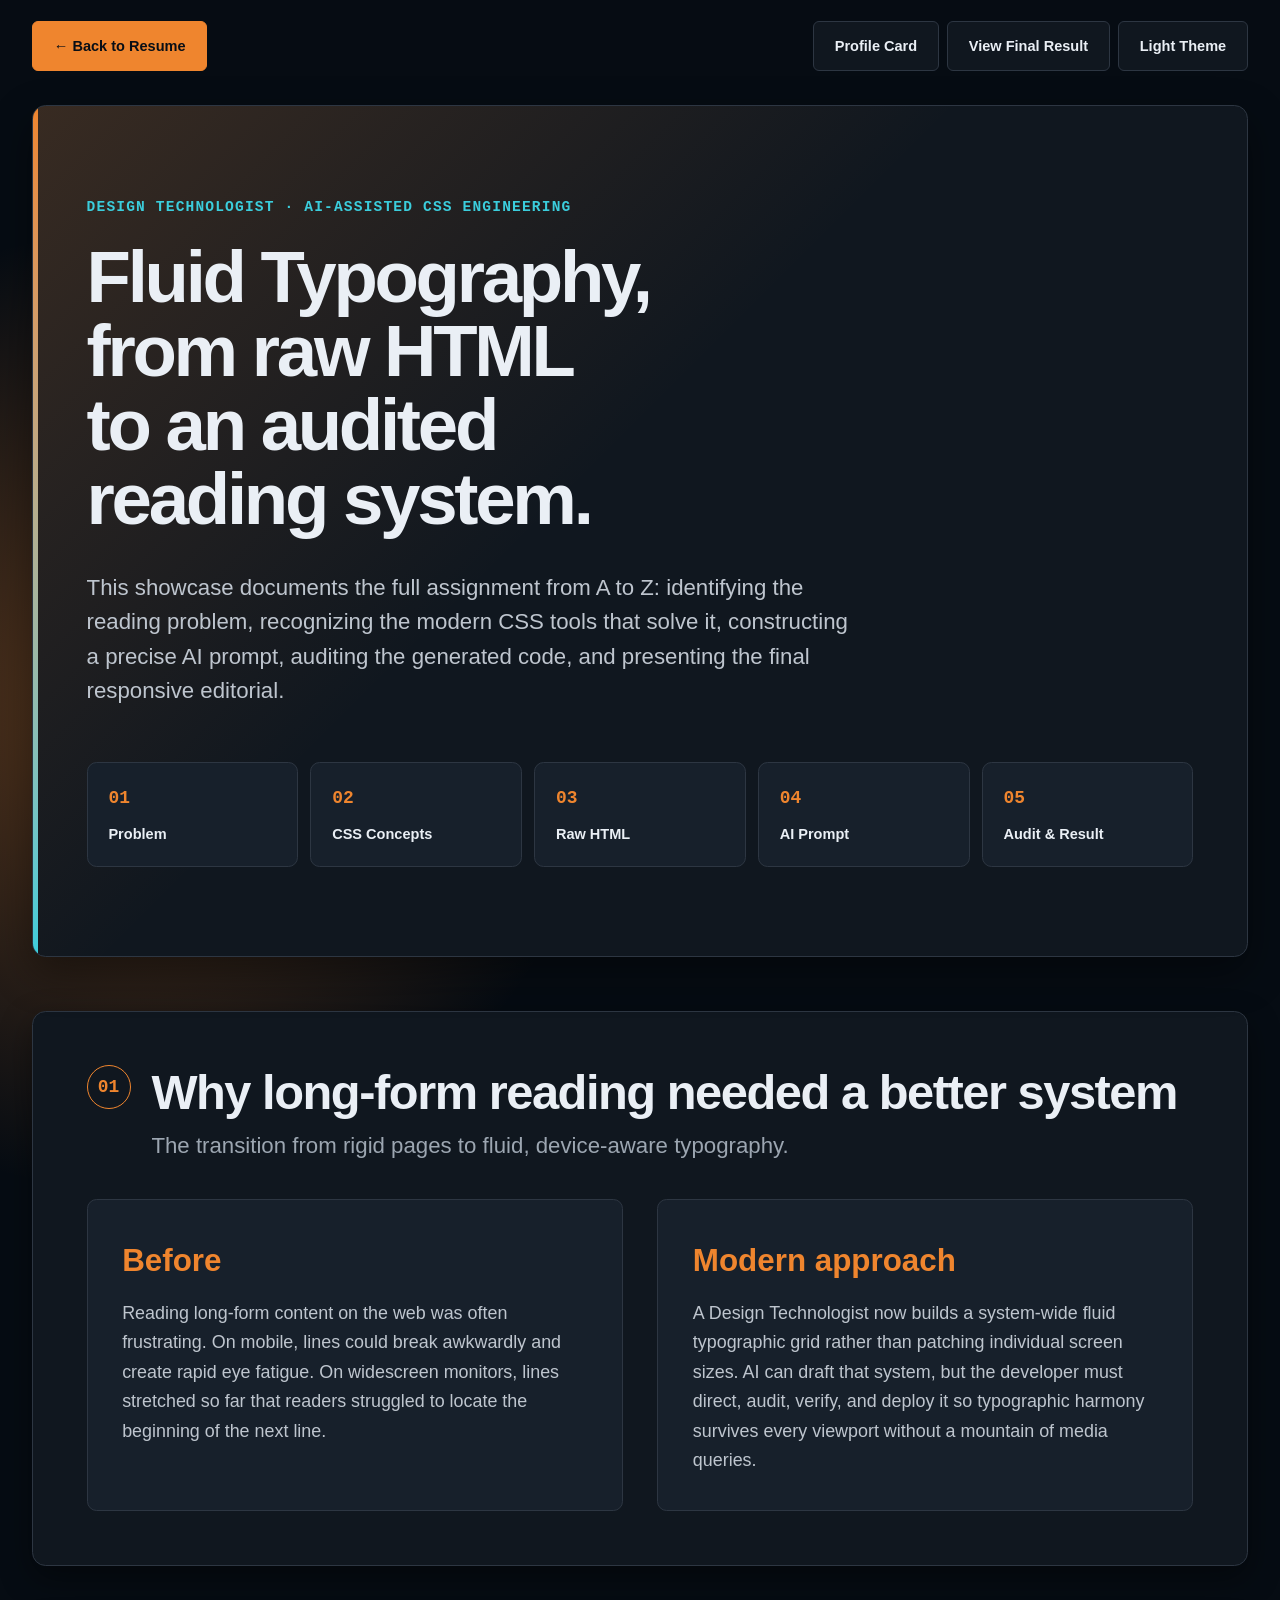
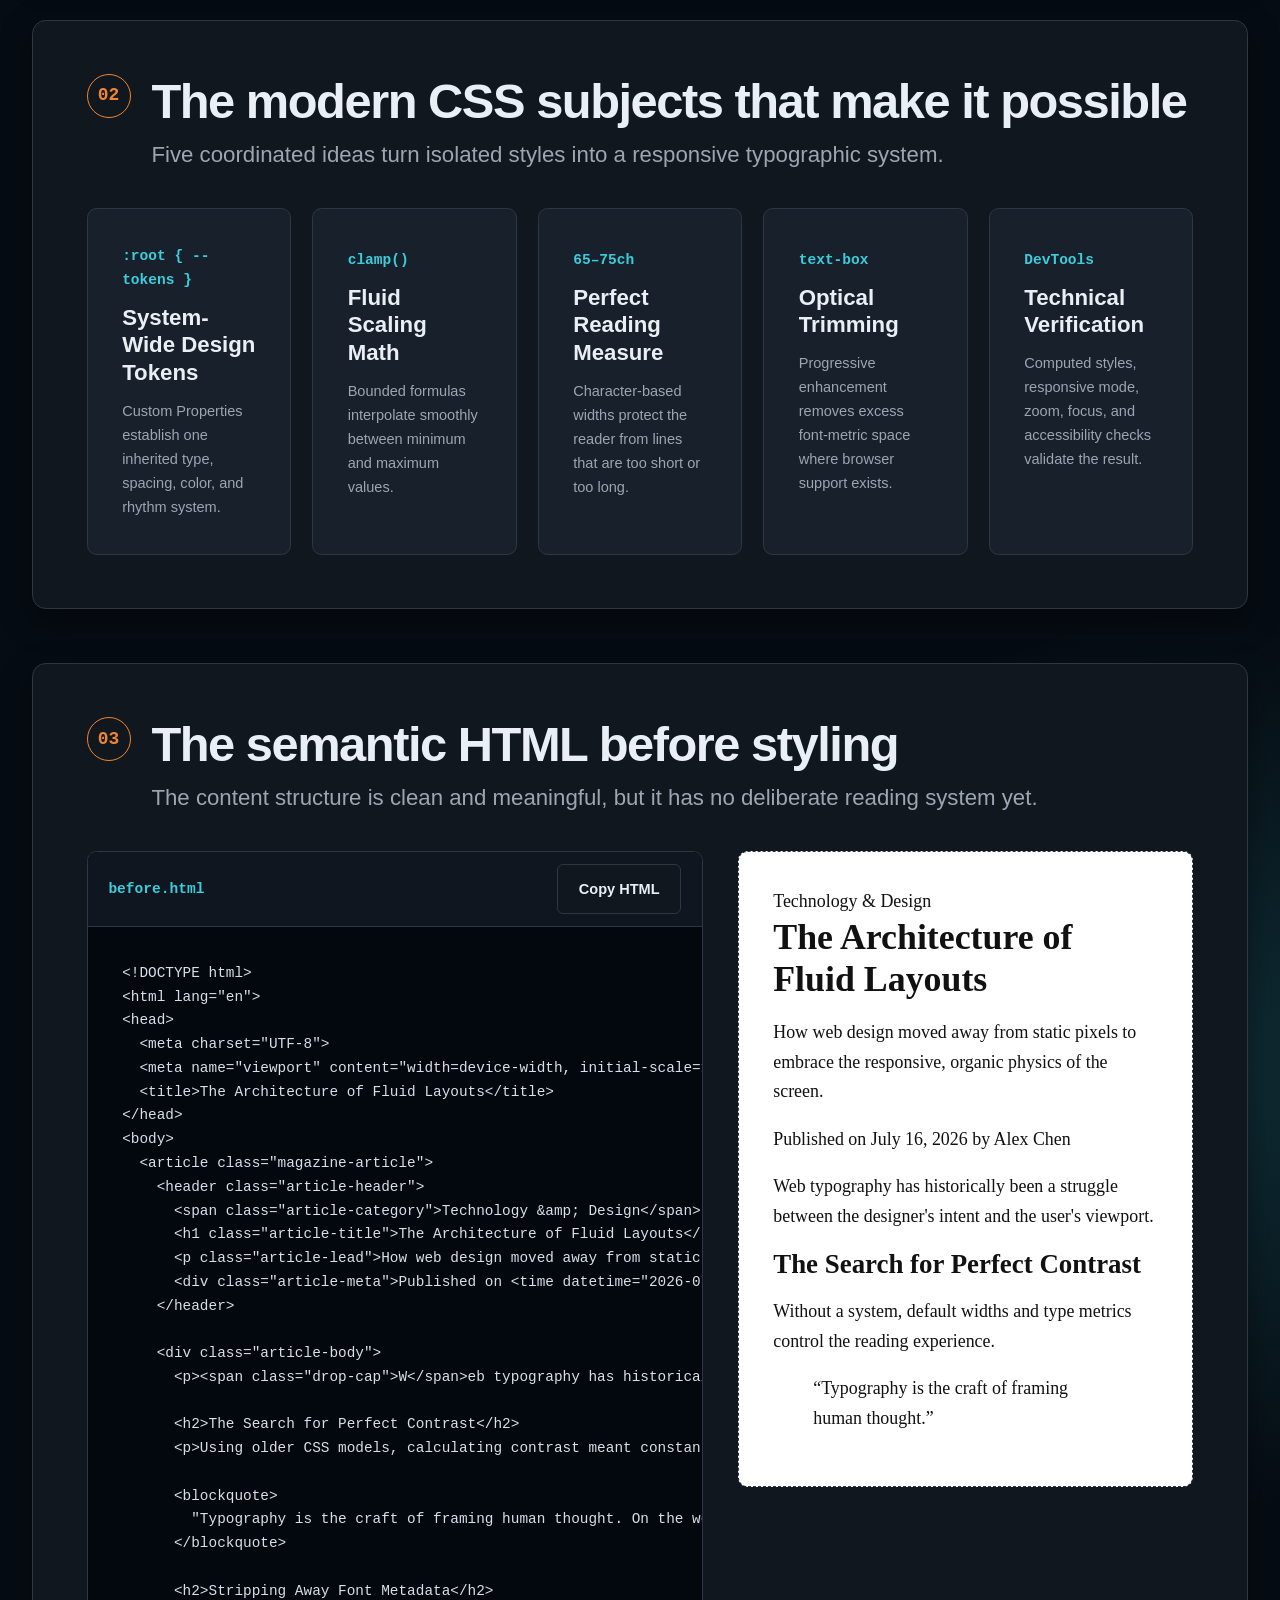
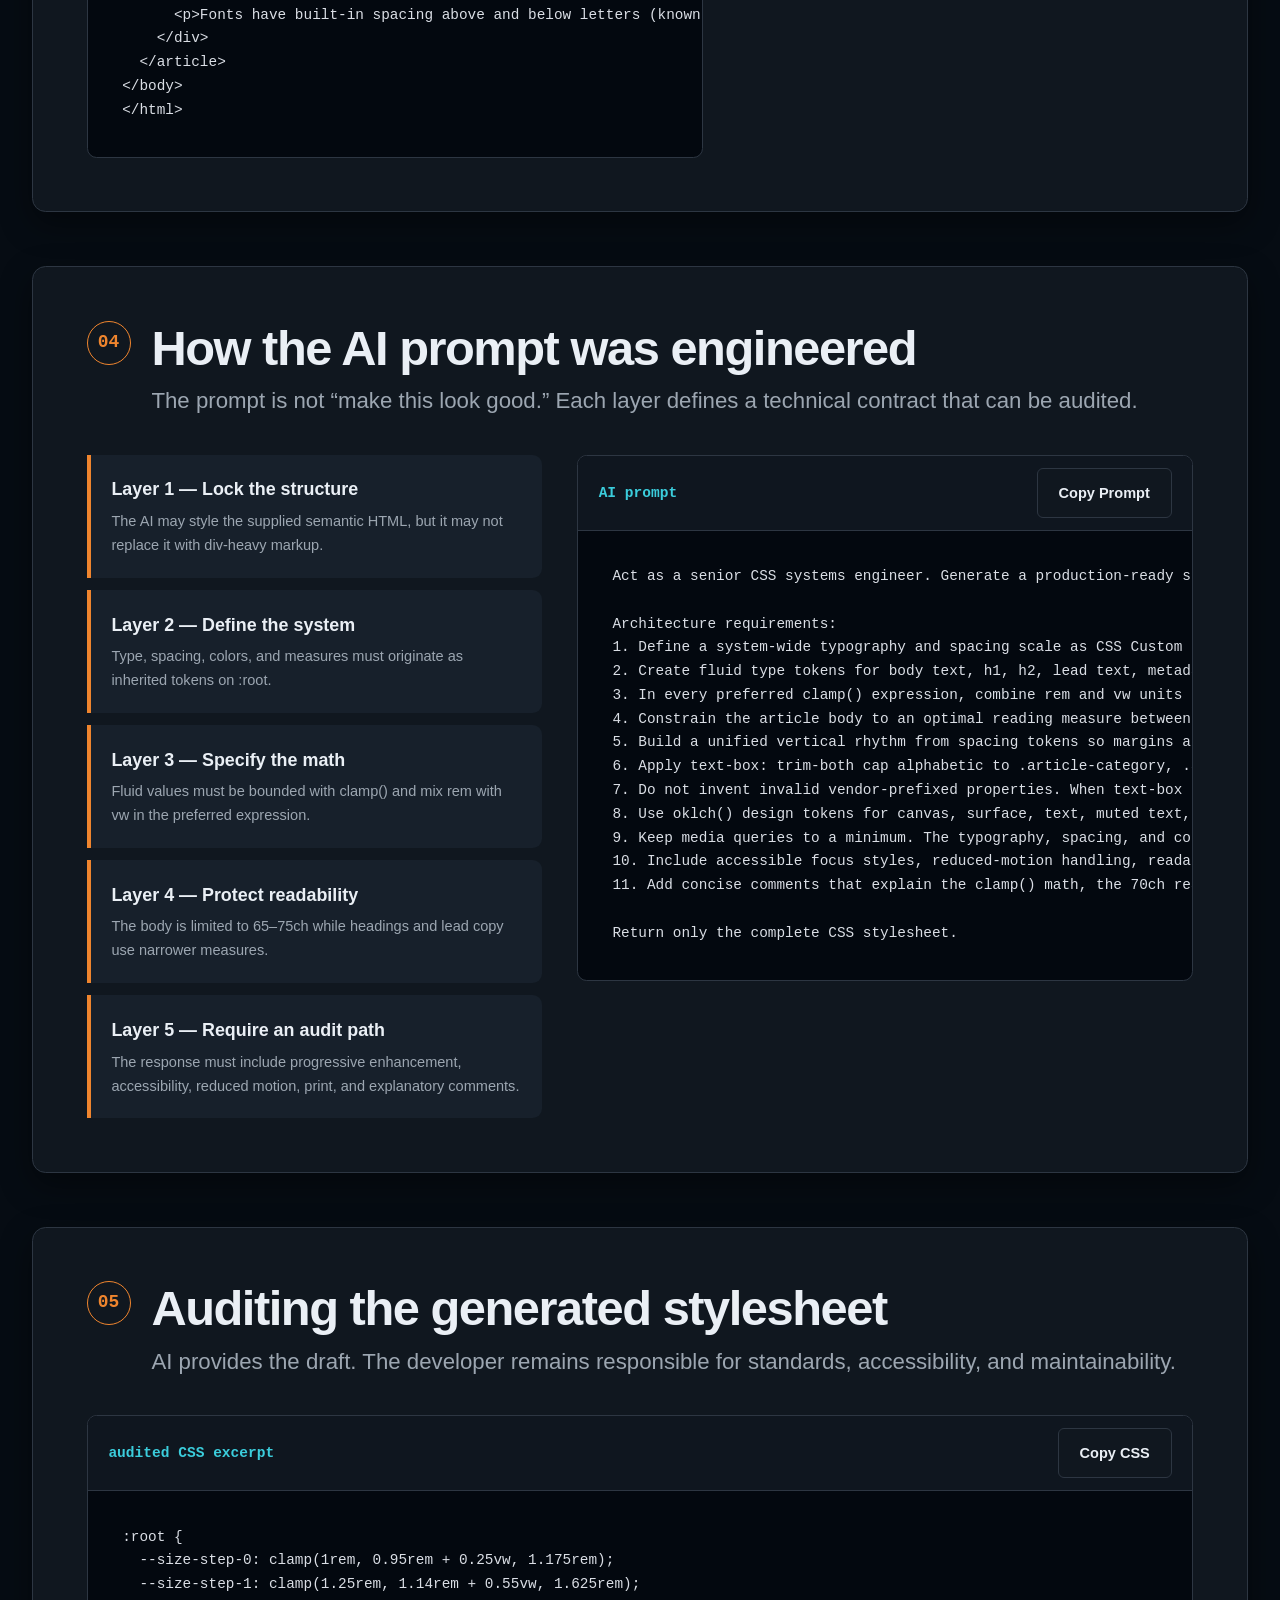
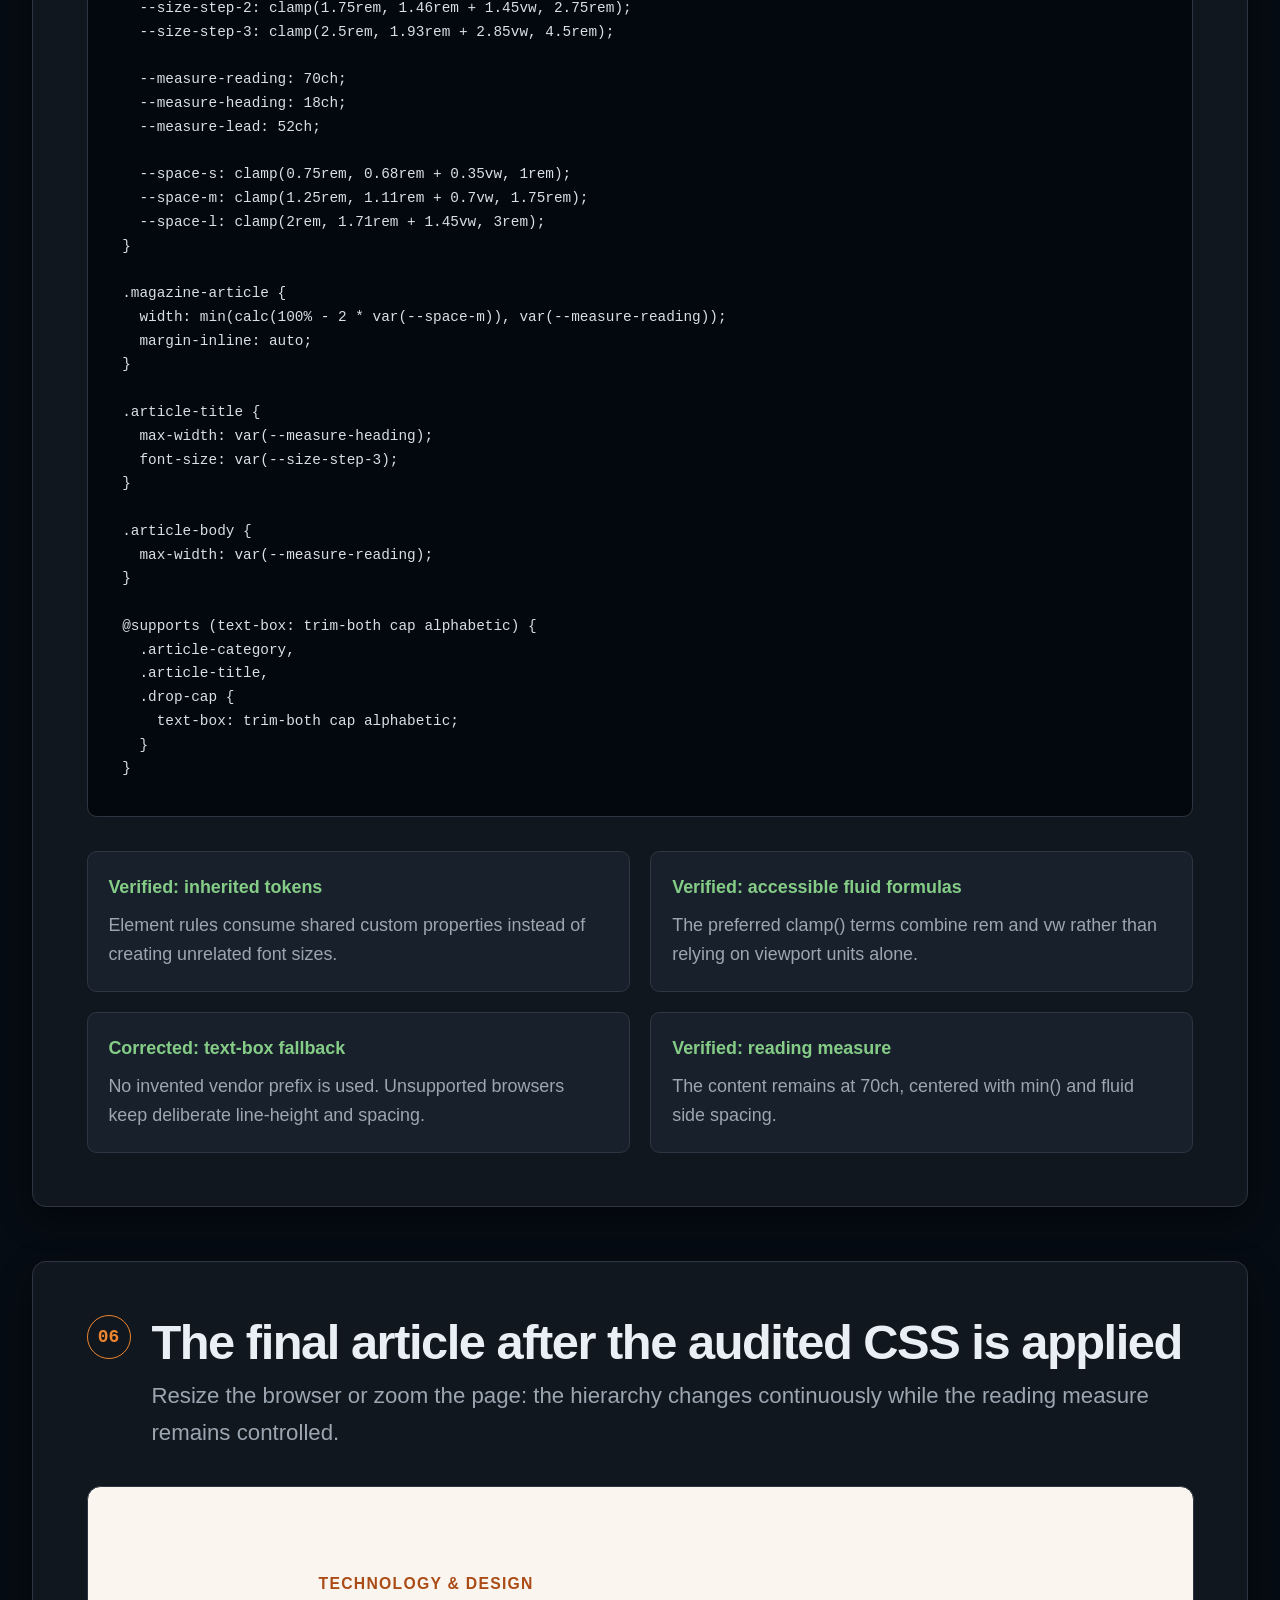
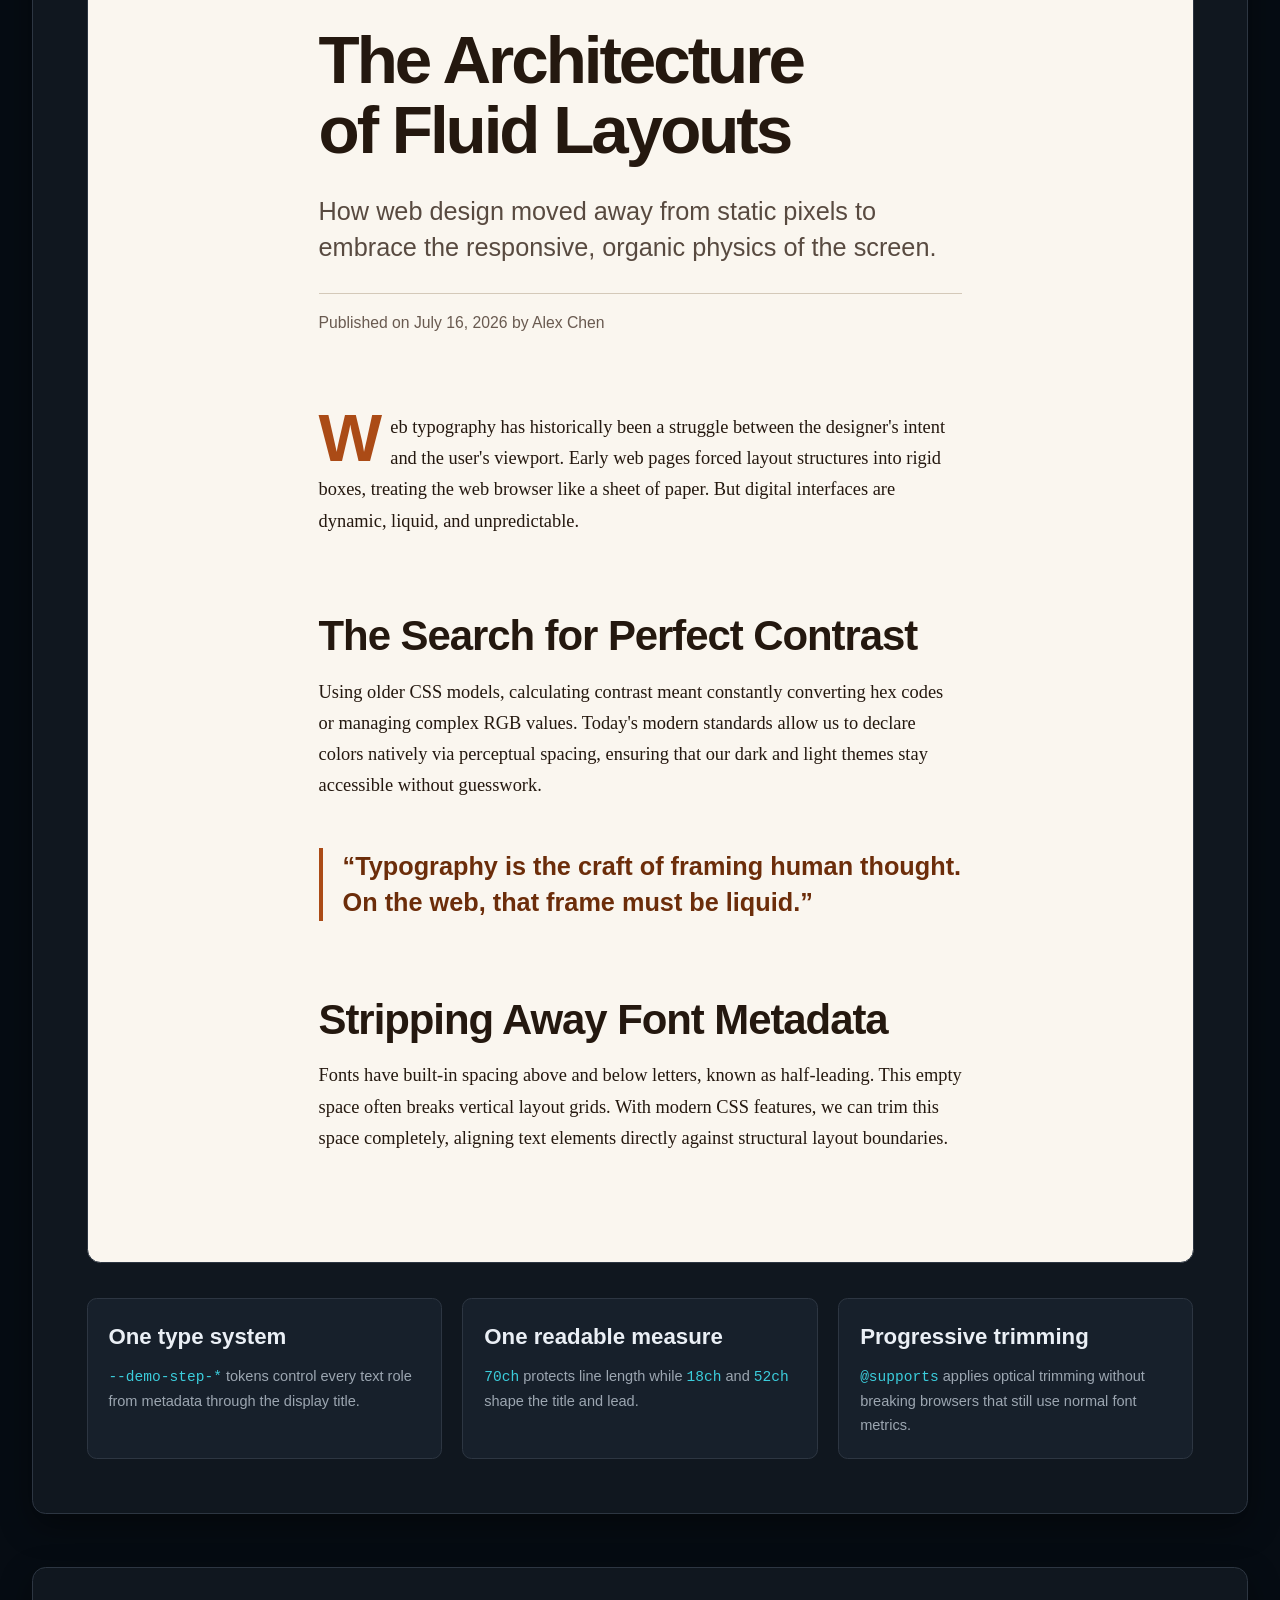
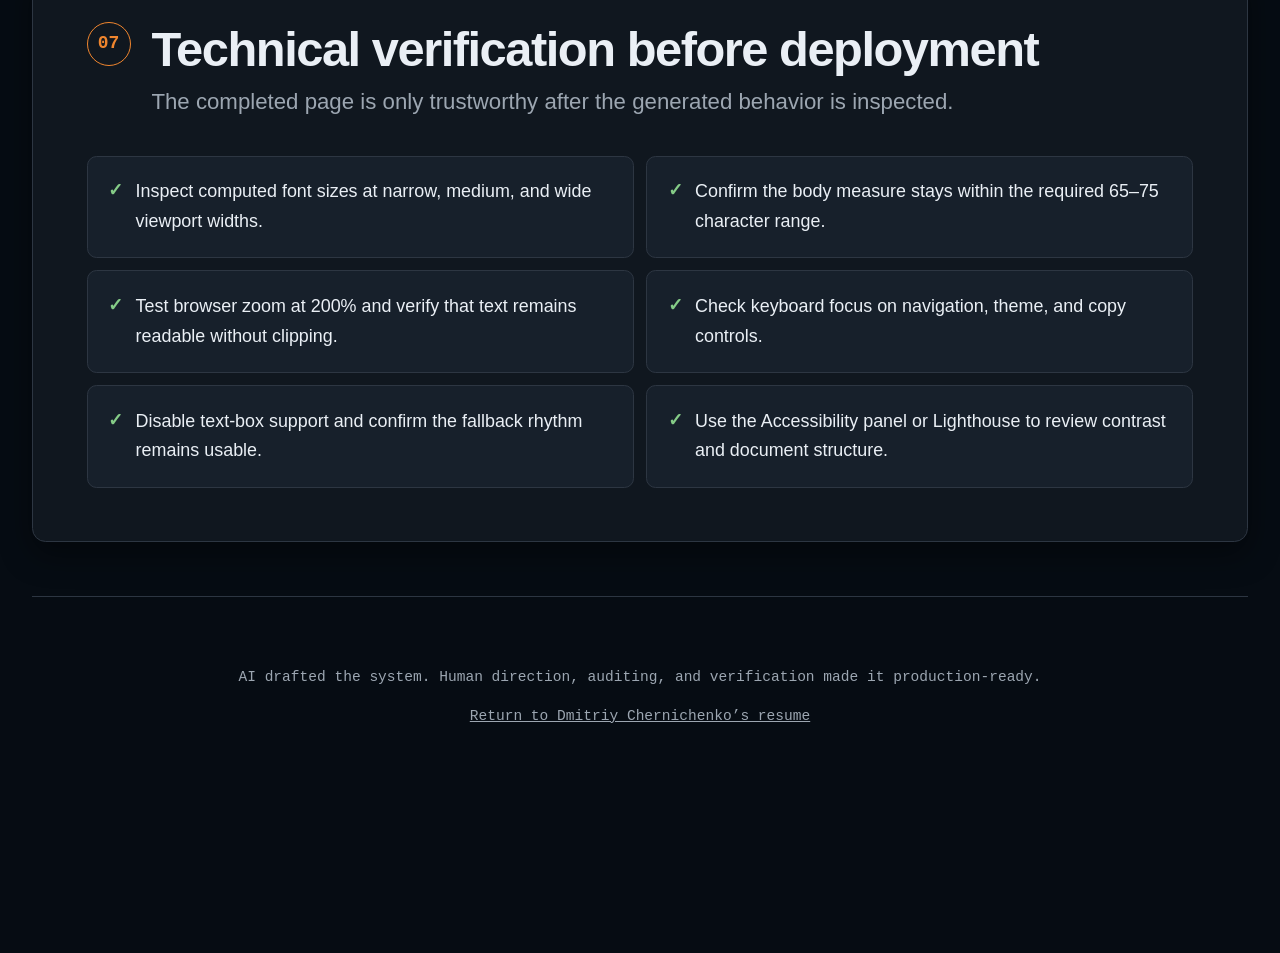
==== fluid-typography-showcase.html @ 5d5708a4 "Typography showcase is added." ====
<!DOCTYPE html>
<html lang="en" data-theme="dark">
<head>
  <meta charset="UTF-8">
  <meta name="viewport" content="width=device-width, initial-scale=1.0">
  <meta name="theme-color" content="#030712">
  <script src="theme.js"></script>
  <meta name="description" content="An end-to-end showcase of using AI to generate, audit, verify, and deploy a modern fluid typography system with CSS custom properties, clamp(), ch units, and text-box trimming.">
  <title>Fluid Typography | AI-Assisted Modern CSS Showcase</title>

  <style>
    :root {
      --color-canvas: oklch(0.15 0.02 255);
      --color-surface: oklch(0.20 0.02 255);
      --color-surface-elevated: oklch(0.24 0.025 255);
      --color-border: oklch(0.33 0.025 255);
      --color-text-primary: oklch(0.95 0.01 255);
      --color-text-secondary: oklch(0.82 0.015 255);
      --color-text-muted: oklch(0.72 0.02 255);
      --color-accent: oklch(0.72 0.16 55);
      --color-accent-hover: oklch(0.77 0.15 55);
      --color-accent-secondary: oklch(0.78 0.12 205);
      --color-on-accent: oklch(0.16 0.02 255);
      --color-accent-soft: oklch(0.72 0.16 55 / 0.10);
      --color-accent-soft-strong: oklch(0.72 0.16 55 / 0.18);
      --color-accent-glow: oklch(0.72 0.16 55 / 0.35);
      --color-cyan-glow: oklch(0.78 0.12 205 / 0.18);
      --color-overlay: oklch(0 0 0 / 0.32);
      --color-code: oklch(0.13 0.02 255);
      --color-success: oklch(0.78 0.12 145);
      --color-shadow: oklch(0 0 0 / 0.42);

      --font-sans: -apple-system, BlinkMacSystemFont, "Segoe UI", Roboto, sans-serif;
      --font-serif: Georgia, "Times New Roman", serif;
      --font-mono: "Fira Code", "SFMono-Regular", Consolas, "Liberation Mono", monospace;

      --showcase-step--1: clamp(0.82rem, 0.79rem + 0.15vw, 0.92rem);
      --showcase-step-0: clamp(1rem, 0.96rem + 0.2vw, 1.125rem);
      --showcase-step-1: clamp(1.15rem, 1.07rem + 0.4vw, 1.4rem);
      --showcase-step-2: clamp(1.45rem, 1.28rem + 0.85vw, 2rem);
      --showcase-step-3: clamp(2rem, 1.65rem + 1.75vw, 3.15rem);
      --showcase-step-4: clamp(2.65rem, 2.02rem + 3.15vw, 4.75rem);

      --demo-step--1: clamp(0.875rem, 0.84rem + 0.18vw, 1rem);
      --demo-step-0: clamp(1rem, 0.95rem + 0.25vw, 1.175rem);
      --demo-step-1: clamp(1.25rem, 1.14rem + 0.55vw, 1.625rem);
      --demo-step-2: clamp(1.75rem, 1.46rem + 1.45vw, 2.75rem);
      --demo-step-3: clamp(2.5rem, 1.93rem + 2.85vw, 4.5rem);

      --space-2xs: 0.25rem;
      --space-xs: 0.5rem;
      --space-sm: 0.75rem;
      --space-md: clamp(1rem, 0.9rem + 0.5vw, 1.35rem);
      --space-lg: clamp(1.5rem, 1.28rem + 1.1vw, 2.25rem);
      --space-xl: clamp(2rem, 1.55rem + 2.25vw, 3.5rem);
      --space-2xl: clamp(3rem, 2.15rem + 4.25vw, 5.75rem);

      --radius-sm: 0.375rem;
      --radius-md: 0.6rem;
      --radius-lg: 0.85rem;
      --radius-pill: 999px;
      --layout-max: 76rem;
      --reading-measure: 70ch;
      --border-hairline: 1px;
      --control-height: 2.75rem;
      --transition-fast: 0.2s ease;
      --transition-normal: 0.3s ease;
      --focus-ring: 0 0 0 0.25rem var(--color-accent-secondary);
      --shadow-card: 0 1rem 2.5rem var(--color-shadow);
    }

    [data-theme="light"] {
      --color-canvas: oklch(0.97 0.008 255);
      --color-surface: oklch(0.995 0.002 255);
      --color-surface-elevated: oklch(0.965 0.01 255);
      --color-border: oklch(0.86 0.02 255);
      --color-text-primary: oklch(0.22 0.025 255);
      --color-text-secondary: oklch(0.36 0.025 255);
      --color-text-muted: oklch(0.45 0.025 255);
      --color-accent: oklch(0.52 0.125 55);
      --color-accent-hover: oklch(0.46 0.11 55);
      --color-accent-secondary: oklch(0.45 0.07 205);
      --color-on-accent: oklch(0.995 0.002 255);
      --color-accent-soft: oklch(0.52 0.125 55 / 0.09);
      --color-accent-soft-strong: oklch(0.52 0.125 55 / 0.15);
      --color-accent-glow: oklch(0.52 0.125 55 / 0.20);
      --color-cyan-glow: oklch(0.45 0.07 205 / 0.12);
      --color-overlay: oklch(0.22 0.025 255 / 0.10);
      --color-code: oklch(0.20 0.02 255);
      --color-success: oklch(0.48 0.12 145);
      --color-shadow: oklch(0.22 0.025 255 / 0.14);
    }

    *,
    *::before,
    *::after {
      box-sizing: border-box;
    }

    html {
      color-scheme: dark;
      scroll-behavior: smooth;
    }

    [data-theme="light"] {
      color-scheme: light;
    }

    body {
      margin: 0;
      min-width: 0;
      background:
        radial-gradient(circle at 10% 8%, var(--color-accent-glow), transparent 30rem),
        radial-gradient(circle at 92% 30%, var(--color-cyan-glow), transparent 28rem),
        var(--color-canvas);
      color: var(--color-text-primary);
      font-family: var(--font-sans);
      font-size: var(--showcase-step-0);
      line-height: 1.65;
      text-rendering: optimizeLegibility;
      -webkit-font-smoothing: antialiased;
      transition: background-color var(--transition-normal), color var(--transition-normal);
    }

    a {
      color: inherit;
    }

    :where(a, button):focus-visible {
      outline: none;
      box-shadow: var(--focus-ring);
    }

    .skip-link {
      position: fixed;
      top: var(--space-xs);
      left: var(--space-xs);
      z-index: 1000;
      transform: translateY(calc(-100% - 2rem));
      padding: var(--space-sm) var(--space-md);
      border-radius: var(--radius-sm);
      background: var(--color-accent);
      color: var(--color-on-accent);
      font-weight: 800;
      text-decoration: none;
      transition: transform var(--transition-fast);
    }

    .skip-link:focus {
      transform: translateY(0);
    }

    .site-shell {
      width: min(100% - 2rem, var(--layout-max));
      margin-inline: auto;
      padding-block: var(--space-md) var(--space-2xl);
    }

    .site-nav {
      position: static;
      display: flex;
      align-items: center;
      justify-content: space-between;
      gap: var(--space-md);
      padding: 0;
      border: 0;
      border-radius: 0;
      background: transparent;
      box-shadow: none;
      backdrop-filter: none;
    }

    .nav-actions {
      display: flex;
      justify-content: flex-end;
      flex-wrap: wrap;
      gap: var(--space-xs);
      margin-inline-start: auto;
    }

    .nav-link,
    .theme-toggle,
    .copy-button {
      min-height: var(--control-height);
      display: inline-flex;
      align-items: center;
      justify-content: center;
      padding: var(--space-sm) var(--space-md);
      border: var(--border-hairline) solid var(--color-border);
      border-radius: var(--radius-sm);
      background: var(--color-surface);
      color: var(--color-text-primary);
      font: inherit;
      font-size: var(--showcase-step--1);
      font-weight: 800;
      text-decoration: none;
      cursor: pointer;
      transition:
        transform var(--transition-fast),
        color var(--transition-fast),
        border-color var(--transition-fast),
        background-color var(--transition-fast);
    }

    .nav-link:hover,
    .theme-toggle:hover,
    .copy-button:hover {
      color: var(--color-accent);
      border-color: var(--color-accent);
      transform: translateY(-0.0625rem);
    }

    .nav-link--primary {
      background: var(--color-accent);
      border-color: var(--color-accent);
      color: var(--color-on-accent);
    }

    .nav-link--primary:hover {
      background: var(--color-accent-hover);
      border-color: var(--color-accent-hover);
      color: var(--color-on-accent);
    }

    .hero {
      position: relative;
      overflow: hidden;
      margin-top: var(--space-lg);
      padding: var(--space-2xl) var(--space-xl);
      border: var(--border-hairline) solid var(--color-border);
      border-radius: var(--radius-lg);
      background:
        linear-gradient(135deg, var(--color-accent-soft-strong), transparent 45%),
        var(--color-surface);
      box-shadow: var(--shadow-card);
    }

    .hero::before {
      content: "";
      position: absolute;
      inset-block: 0;
      inset-inline-start: 0;
      width: 0.3rem;
      background: linear-gradient(var(--color-accent), var(--color-accent-secondary));
    }

    .eyebrow {
      margin: 0 0 var(--space-md);
      color: var(--color-accent-secondary);
      font-family: var(--font-mono);
      font-size: var(--showcase-step--1);
      font-weight: 800;
      letter-spacing: 0.08em;
      text-transform: uppercase;
    }

    h1,
    h2,
    h3 {
      overflow-wrap: anywhere;
    }

    h1 {
      max-width: 17ch;
      margin: 0;
      font-size: var(--showcase-step-4);
      line-height: 1.02;
      letter-spacing: -0.045em;
      text-wrap: balance;
    }

    .hero-lead {
      max-width: 62ch;
      margin: var(--space-lg) 0 0;
      color: var(--color-text-secondary);
      font-size: var(--showcase-step-1);
      line-height: 1.55;
    }

    .process-strip {
      display: grid;
      grid-template-columns: repeat(5, minmax(0, 1fr));
      gap: var(--space-sm);
      margin-top: var(--space-xl);
    }

    .process-step {
      padding: var(--space-md);
      border: var(--border-hairline) solid var(--color-border);
      border-radius: var(--radius-md);
      background: var(--color-surface-elevated);
    }

    .process-number {
      display: block;
      margin-bottom: var(--space-xs);
      color: var(--color-accent);
      font-family: var(--font-mono);
      font-weight: 800;
    }

    .process-step strong {
      display: block;
      font-size: var(--showcase-step--1);
    }

    main {
      display: grid;
      gap: var(--space-xl);
      margin-top: var(--space-xl);
    }

    .section-card {
      padding: var(--space-xl);
      border: var(--border-hairline) solid var(--color-border);
      border-radius: var(--radius-lg);
      background: var(--color-surface);
      box-shadow: 0 0.75rem 2rem var(--color-shadow);
    }

    .section-header {
      display: grid;
      grid-template-columns: auto minmax(0, 1fr);
      gap: var(--space-md);
      align-items: start;
      margin-bottom: var(--space-lg);
    }

    .section-index {
      min-width: 2.75rem;
      min-height: 2.75rem;
      display: inline-grid;
      place-items: center;
      border: var(--border-hairline) solid var(--color-accent);
      border-radius: 50%;
      color: var(--color-accent);
      font-family: var(--font-mono);
      font-weight: 800;
    }

    .section-card h2 {
      margin: 0;
      color: var(--color-text-primary);
      font-size: var(--showcase-step-3);
      line-height: 1.12;
      letter-spacing: -0.03em;
      text-wrap: balance;
    }

    .section-kicker {
      margin: var(--space-xs) 0 0;
      color: var(--color-text-muted);
      font-size: var(--showcase-step-1);
    }

    .narrative-grid {
      display: grid;
      grid-template-columns: repeat(2, minmax(0, 1fr));
      gap: var(--space-lg);
    }

    .narrative-panel {
      padding: var(--space-lg);
      border: var(--border-hairline) solid var(--color-border);
      border-radius: var(--radius-md);
      background: var(--color-surface-elevated);
    }

    .narrative-panel h3 {
      margin: 0 0 var(--space-sm);
      color: var(--color-accent);
      font-size: var(--showcase-step-2);
    }

    .narrative-panel p {
      margin: 0;
      color: var(--color-text-secondary);
    }

    .concept-grid {
      display: grid;
      grid-template-columns: repeat(5, minmax(0, 1fr));
      gap: var(--space-md);
    }

    .concept-card {
      min-width: 0;
      padding: var(--space-lg);
      border: var(--border-hairline) solid var(--color-border);
      border-radius: var(--radius-md);
      background: var(--color-surface-elevated);
      transition: transform var(--transition-normal), border-color var(--transition-normal);
    }

    .concept-card:hover {
      transform: translateY(-0.15rem);
      border-color: var(--color-accent);
    }

    .concept-token {
      display: inline-block;
      margin-bottom: var(--space-sm);
      color: var(--color-accent-secondary);
      font-family: var(--font-mono);
      font-size: var(--showcase-step--1);
      font-weight: 800;
    }

    .concept-card h3 {
      margin: 0 0 var(--space-sm);
      font-size: var(--showcase-step-1);
      line-height: 1.25;
    }

    .concept-card p {
      margin: 0;
      color: var(--color-text-muted);
      font-size: var(--showcase-step--1);
    }

    .code-panel {
      overflow: hidden;
      border: var(--border-hairline) solid var(--color-border);
      border-radius: var(--radius-md);
      background: var(--color-code);
    }

    .code-toolbar {
      display: flex;
      align-items: center;
      justify-content: space-between;
      gap: var(--space-md);
      padding: var(--space-sm) var(--space-md);
      border-bottom: var(--border-hairline) solid var(--color-border);
      background: color-mix(in oklch, var(--color-surface-elevated) 82%, black 18%);
    }

    [data-theme="light"] .code-toolbar {
      background: var(--color-surface-elevated);
    }

    .code-label {
      color: var(--color-accent-secondary);
      font-family: var(--font-mono);
      font-size: var(--showcase-step--1);
      font-weight: 800;
    }

    pre {
      margin: 0;
      padding: var(--space-lg);
      overflow: auto;
      color: oklch(0.90 0.01 255);
      font-family: var(--font-mono);
      font-size: clamp(0.78rem, 0.74rem + 0.2vw, 0.9rem);
      line-height: 1.65;
      tab-size: 2;
      white-space: pre;
    }

    .before-preview {
      padding: var(--space-lg);
      border: var(--border-hairline) dashed var(--color-border);
      border-radius: var(--radius-md);
      background: white;
      color: #111;
      font-family: serif;
    }

    .before-preview article {
      max-width: none;
    }

    .before-preview h1,
    .before-preview h2 {
      letter-spacing: normal;
      text-wrap: wrap;
    }

    .before-preview h1 {
      max-width: none;
      color: #111;
      font-size: 2em;
      line-height: normal;
    }

    .before-preview h2 {
      color: #111;
      font-size: 1.5em;
    }

    .before-preview p,
    .before-preview blockquote {
      color: #111;
    }

    .before-layout {
      display: grid;
      grid-template-columns: minmax(0, 1.15fr) minmax(18rem, 0.85fr);
      gap: var(--space-lg);
      align-items: start;
    }

    .prompt-build {
      display: grid;
      grid-template-columns: minmax(0, 0.85fr) minmax(0, 1.15fr);
      gap: var(--space-lg);
      align-items: start;
    }

    .prompt-layers {
      display: grid;
      gap: var(--space-sm);
    }

    .prompt-layer {
      padding: var(--space-md);
      border-inline-start: 0.25rem solid var(--color-accent);
      border-radius: 0 var(--radius-md) var(--radius-md) 0;
      background: var(--color-surface-elevated);
    }

    .prompt-layer strong {
      display: block;
      margin-bottom: var(--space-2xs);
      color: var(--color-text-primary);
    }

    .prompt-layer p {
      margin: 0;
      color: var(--color-text-muted);
      font-size: var(--showcase-step--1);
    }

    .audit-grid {
      display: grid;
      grid-template-columns: repeat(2, minmax(0, 1fr));
      gap: var(--space-md);
      margin-top: var(--space-lg);
    }

    .audit-item {
      padding: var(--space-md);
      border: var(--border-hairline) solid var(--color-border);
      border-radius: var(--radius-md);
      background: var(--color-surface-elevated);
    }

    .audit-item strong {
      color: var(--color-success);
    }

    .audit-item p {
      margin: var(--space-xs) 0 0;
      color: var(--color-text-muted);
    }

    .result-stage {
      padding: clamp(1rem, 0.6rem + 2vw, 2.5rem);
      border: var(--border-hairline) solid var(--color-border);
      border-radius: var(--radius-lg);
      background: oklch(0.975 0.01 80);
      color: oklch(0.22 0.025 55);
      container-type: inline-size;
    }

    .result-stage .magazine-article {
      width: min(calc(100% - 2rem), 70ch);
      margin-inline: auto;
      padding-block: clamp(2rem, 1.71rem + 1.45vw, 3rem);
      font-family: Georgia, "Times New Roman", serif;
      font-size: var(--demo-step-0);
      line-height: 1.7;
    }

    .result-stage .article-header {
      margin-bottom: clamp(3rem, 2.43rem + 2.85vw, 5rem);
    }

    .result-stage .article-category {
      display: inline-block;
      margin-bottom: clamp(1.25rem, 1.11rem + 0.7vw, 1.75rem);
      color: oklch(0.53 0.14 45);
      font-family: var(--font-sans);
      font-size: var(--demo-step--1);
      font-weight: 800;
      letter-spacing: 0.08em;
      text-transform: uppercase;
    }

    .result-stage .article-title {
      max-width: 18ch;
      margin: 0;
      color: oklch(0.22 0.025 55);
      font-family: var(--font-sans);
      font-size: var(--demo-step-3);
      font-weight: 800;
      line-height: 1.05;
      letter-spacing: -0.045em;
      text-wrap: balance;
    }

    .result-stage .article-lead {
      max-width: 52ch;
      margin-block: clamp(1.25rem, 1.11rem + 0.7vw, 1.75rem);
      color: oklch(0.42 0.025 55);
      font-family: var(--font-sans);
      font-size: var(--demo-step-1);
      line-height: 1.45;
    }

    .result-stage .article-meta {
      padding-top: 1rem;
      border-top: 1px solid oklch(0.84 0.025 75);
      color: oklch(0.48 0.025 55);
      font-family: var(--font-sans);
      font-size: var(--demo-step--1);
    }

    .result-stage .article-body {
      max-width: 70ch;
    }

    .result-stage .article-body p {
      margin-block: 0 clamp(1.25rem, 1.11rem + 0.7vw, 1.75rem);
    }

    .result-stage .article-body h2 {
      margin-block: clamp(3rem, 2.43rem + 2.85vw, 5rem) 1rem;
      color: oklch(0.22 0.025 55);
      font-family: var(--font-sans);
      font-size: var(--demo-step-2);
      line-height: 1.15;
      letter-spacing: -0.025em;
      text-wrap: balance;
    }

    .result-stage blockquote {
      margin: clamp(2rem, 1.71rem + 1.45vw, 3rem) 0;
      padding-inline-start: 1.25rem;
      border-inline-start: 0.25rem solid oklch(0.53 0.14 45);
      color: oklch(0.38 0.1 45);
      font-family: var(--font-sans);
      font-size: var(--demo-step-1);
      font-weight: 700;
      line-height: 1.45;
    }

    .result-stage .drop-cap {
      float: left;
      margin-inline-end: 0.12em;
      color: oklch(0.53 0.14 45);
      font-family: var(--font-sans);
      font-size: var(--demo-step-3);
      font-weight: 800;
      line-height: 0.78;
    }

    @supports (text-box: trim-both cap alphabetic) {
      .result-stage .article-category,
      .result-stage .article-title,
      .result-stage .drop-cap,
      .eyebrow,
      .nav-link,
      .theme-toggle,
      .copy-button {
        text-box: trim-both cap alphabetic;
      }
    }

    .result-explanation {
      display: grid;
      grid-template-columns: repeat(3, minmax(0, 1fr));
      gap: var(--space-md);
      margin-top: var(--space-lg);
    }

    .result-note {
      padding: var(--space-md);
      border: var(--border-hairline) solid var(--color-border);
      border-radius: var(--radius-md);
      background: var(--color-surface-elevated);
    }

    .result-note code {
      color: var(--color-accent-secondary);
      font-family: var(--font-mono);
    }

    .result-note h3 {
      margin: 0 0 var(--space-xs);
      font-size: var(--showcase-step-1);
    }

    .result-note p {
      margin: 0;
      color: var(--color-text-muted);
      font-size: var(--showcase-step--1);
    }

    .verification-list {
      display: grid;
      grid-template-columns: repeat(2, minmax(0, 1fr));
      gap: var(--space-sm);
      padding: 0;
      margin: 0;
      list-style: none;
    }

    .verification-list li {
      position: relative;
      padding: var(--space-md) var(--space-md) var(--space-md) 3rem;
      border: var(--border-hairline) solid var(--color-border);
      border-radius: var(--radius-md);
      background: var(--color-surface-elevated);
    }

    .verification-list li::before {
      content: "✓";
      position: absolute;
      left: var(--space-md);
      color: var(--color-success);
      font-family: var(--font-mono);
      font-weight: 900;
    }

    .site-footer {
      margin-top: var(--space-xl);
      padding: var(--space-xl);
      border-top: var(--border-hairline) solid var(--color-border);
      color: var(--color-text-muted);
      text-align: center;
      font-family: var(--font-mono);
      font-size: var(--showcase-step--1);
    }

    .noscript-note {
      margin-top: var(--space-md);
      padding: var(--space-md);
      border: var(--border-hairline) solid var(--color-border);
      border-radius: var(--radius-md);
      color: var(--color-text-secondary);
      background: var(--color-surface);
    }

    @media (max-width: 64rem) {
      .process-strip,
      .concept-grid {
        grid-template-columns: repeat(2, minmax(0, 1fr));
      }

      .prompt-build,
      .before-layout {
        grid-template-columns: 1fr;
      }
    }

    @media (max-width: 42rem) {
      .site-shell {
        width: min(100% - 1rem, var(--layout-max));
      }

      .site-nav {
        align-items: stretch;
        flex-direction: column;
      }

      .nav-actions {
        display: grid;
        grid-template-columns: 1fr;
        width: 100%;
        margin-inline-start: 0;
      }

      .site-nav > .nav-link,
      .nav-actions > .nav-link,
      .nav-actions > .theme-toggle {
        width: 100%;
      }

      .hero,
      .section-card {
        padding: var(--space-lg);
      }

      .process-strip,
      .concept-grid,
      .narrative-grid,
      .audit-grid,
      .result-explanation,
      .verification-list {
        grid-template-columns: 1fr;
      }

      .section-header {
        grid-template-columns: 1fr;
      }

      .section-index {
        width: 2.75rem;
      }
    }

    @media (prefers-reduced-motion: reduce) {
      html {
        scroll-behavior: auto;
      }

      *,
      *::before,
      *::after {
        transition-duration: 0.01ms !important;
        animation-duration: 0.01ms !important;
        animation-iteration-count: 1 !important;
      }
    }

    @media print {
      :root,
      [data-theme="light"] {
        --color-canvas: white;
        --color-surface: white;
        --color-surface-elevated: #f7f7f7;
        --color-border: #aaa;
        --color-text-primary: #111;
        --color-text-secondary: #222;
        --color-text-muted: #444;
        --color-accent: #8a3b00;
        --color-accent-secondary: #006b75;
        --color-shadow: transparent;
      }

      body {
        background: white;
      }

      .site-nav,
      .copy-button {
        display: none;
      }

      .site-shell {
        width: 100%;
        padding: 0;
      }

      .hero,
      .section-card {
        box-shadow: none;
        break-inside: avoid;
      }

      pre {
        white-space: pre-wrap;
      }
    }
  </style>
</head>

<body>
  <a class="skip-link" href="#main-content">Skip to main content</a>

  <div class="site-shell">
    <nav class="site-nav" aria-label="Portfolio navigation">
      <a class="nav-link nav-link--primary" href="index.html">← Back to Resume</a>

      <div class="nav-actions">
        <a class="nav-link" href="Profile Card/profile-card.html">Profile Card</a>
        <a class="nav-link" href="#final-result">View Final Result</a>
        <button
          type="button"
          class="theme-toggle"
          id="themeToggle"
          data-theme-toggle
          aria-label="Switch to light theme"
          aria-pressed="false"
        >
          Light Theme
        </button>
      </div>
    </nav>

    <header class="hero">
      <p class="eyebrow">Design Technologist · AI-Assisted CSS Engineering</p>
      <h1>Fluid Typography, from raw HTML to an audited reading system.</h1>
      <p class="hero-lead">
        This showcase documents the full assignment from A to Z: identifying the reading problem,
        recognizing the modern CSS tools that solve it, constructing a precise AI prompt, auditing
        the generated code, and presenting the final responsive editorial.
      </p>

      <div class="process-strip" aria-label="Project workflow">
        <div class="process-step"><span class="process-number">01</span><strong>Problem</strong></div>
        <div class="process-step"><span class="process-number">02</span><strong>CSS Concepts</strong></div>
        <div class="process-step"><span class="process-number">03</span><strong>Raw HTML</strong></div>
        <div class="process-step"><span class="process-number">04</span><strong>AI Prompt</strong></div>
        <div class="process-step"><span class="process-number">05</span><strong>Audit &amp; Result</strong></div>
      </div>
    </header>

    <main id="main-content">
      <section class="section-card" aria-labelledby="problem-title">
        <div class="section-header">
          <span class="section-index">01</span>
          <div>
            <h2 id="problem-title">Why long-form reading needed a better system</h2>
            <p class="section-kicker">The transition from rigid pages to fluid, device-aware typography.</p>
          </div>
        </div>

        <div class="narrative-grid">
          <article class="narrative-panel">
            <h3>Before</h3>
            <p>
              Reading long-form content on the web was often frustrating. On mobile, lines could
              break awkwardly and create rapid eye fatigue. On widescreen monitors, lines stretched
              so far that readers struggled to locate the beginning of the next line.
            </p>
          </article>

          <article class="narrative-panel">
            <h3>Modern approach</h3>
            <p>
              A Design Technologist now builds a system-wide fluid typographic grid rather than
              patching individual screen sizes. AI can draft that system, but the developer must
              direct, audit, verify, and deploy it so typographic harmony survives every viewport
              without a mountain of media queries.
            </p>
          </article>
        </div>
      </section>

      <section class="section-card" aria-labelledby="concepts-title">
        <div class="section-header">
          <span class="section-index">02</span>
          <div>
            <h2 id="concepts-title">The modern CSS subjects that make it possible</h2>
            <p class="section-kicker">Five coordinated ideas turn isolated styles into a responsive typographic system.</p>
          </div>
        </div>

        <div class="concept-grid">
          <article class="concept-card">
            <span class="concept-token">:root { --tokens }</span>
            <h3>System-Wide Design Tokens</h3>
            <p>Custom Properties establish one inherited type, spacing, color, and rhythm system.</p>
          </article>

          <article class="concept-card">
            <span class="concept-token">clamp()</span>
            <h3>Fluid Scaling Math</h3>
            <p>Bounded formulas interpolate smoothly between minimum and maximum values.</p>
          </article>

          <article class="concept-card">
            <span class="concept-token">65–75ch</span>
            <h3>Perfect Reading Measure</h3>
            <p>Character-based widths protect the reader from lines that are too short or too long.</p>
          </article>

          <article class="concept-card">
            <span class="concept-token">text-box</span>
            <h3>Optical Trimming</h3>
            <p>Progressive enhancement removes excess font-metric space where browser support exists.</p>
          </article>

          <article class="concept-card">
            <span class="concept-token">DevTools</span>
            <h3>Technical Verification</h3>
            <p>Computed styles, responsive mode, zoom, focus, and accessibility checks validate the result.</p>
          </article>
        </div>
      </section>

      <section class="section-card" aria-labelledby="before-title">
        <div class="section-header">
          <span class="section-index">03</span>
          <div>
            <h2 id="before-title">The semantic HTML before styling</h2>
            <p class="section-kicker">The content structure is clean and meaningful, but it has no deliberate reading system yet.</p>
          </div>
        </div>

        <div class="before-layout">
          <div class="code-panel">
            <div class="code-toolbar">
              <span class="code-label">before.html</span>
              <button class="copy-button" type="button" data-copy-target="rawHtmlCode">Copy HTML</button>
            </div>
            <pre><code id="rawHtmlCode">&lt;!DOCTYPE html&gt;
&lt;html lang=&quot;en&quot;&gt;
&lt;head&gt;
  &lt;meta charset=&quot;UTF-8&quot;&gt;
  &lt;meta name=&quot;viewport&quot; content=&quot;width=device-width, initial-scale=1.0&quot;&gt;
  &lt;title&gt;The Architecture of Fluid Layouts&lt;/title&gt;
&lt;/head&gt;
&lt;body&gt;
  &lt;article class=&quot;magazine-article&quot;&gt;
    &lt;header class=&quot;article-header&quot;&gt;
      &lt;span class=&quot;article-category&quot;&gt;Technology &amp;amp; Design&lt;/span&gt;
      &lt;h1 class=&quot;article-title&quot;&gt;The Architecture of Fluid Layouts&lt;/h1&gt;
      &lt;p class=&quot;article-lead&quot;&gt;How web design moved away from static pixels to embrace the responsive, organic physics of the screen.&lt;/p&gt;
      &lt;div class=&quot;article-meta&quot;&gt;Published on &lt;time datetime=&quot;2026-07-16&quot;&gt;July 16, 2026&lt;/time&gt; by Alex Chen&lt;/div&gt;
    &lt;/header&gt;

    &lt;div class=&quot;article-body&quot;&gt;
      &lt;p&gt;&lt;span class=&quot;drop-cap&quot;&gt;W&lt;/span&gt;eb typography has historically been a struggle between the designer&#x27;s intent and the user&#x27;s viewport. Early web pages forced layout structures into rigid boxes, treating the web browser like a sheet of paper. But digital interfaces are dynamic, liquid, and unpredictable.&lt;/p&gt;

      &lt;h2&gt;The Search for Perfect Contrast&lt;/h2&gt;
      &lt;p&gt;Using older CSS models, calculating contrast meant constantly converting hex codes or managing complex RGB values. Today&#x27;s modern standards allow us to declare colors natively via perceptual spacing, ensuring that our dark and light themes stay accessible without guesswork.&lt;/p&gt;

      &lt;blockquote&gt;
        &quot;Typography is the craft of framing human thought. On the web, that frame must be liquid.&quot;
      &lt;/blockquote&gt;

      &lt;h2&gt;Stripping Away Font Metadata&lt;/h2&gt;
      &lt;p&gt;Fonts have built-in spacing above and below letters (known as half-leading). This empty space often breaks vertical layout grids. With modern CSS features, we can trim this space completely, aligning text elements directly against structural layout boundaries.&lt;/p&gt;
    &lt;/div&gt;
  &lt;/article&gt;
&lt;/body&gt;
&lt;/html&gt;</code></pre>
          </div>

          <div class="before-preview" aria-label="Simplified unstyled article preview">
            <article>
              <header>
                <span>Technology &amp; Design</span>
                <h1>The Architecture of Fluid Layouts</h1>
                <p>How web design moved away from static pixels to embrace the responsive, organic physics of the screen.</p>
                <p>Published on July 16, 2026 by Alex Chen</p>
              </header>
              <p>Web typography has historically been a struggle between the designer's intent and the user's viewport.</p>
              <h2>The Search for Perfect Contrast</h2>
              <p>Without a system, default widths and type metrics control the reading experience.</p>
              <blockquote>“Typography is the craft of framing human thought.”</blockquote>
            </article>
          </div>
        </div>
      </section>

      <section class="section-card" aria-labelledby="prompt-title">
        <div class="section-header">
          <span class="section-index">04</span>
          <div>
            <h2 id="prompt-title">How the AI prompt was engineered</h2>
            <p class="section-kicker">The prompt is not “make this look good.” Each layer defines a technical contract that can be audited.</p>
          </div>
        </div>

        <div class="prompt-build">
          <div class="prompt-layers">
            <div class="prompt-layer">
              <strong>Layer 1 — Lock the structure</strong>
              <p>The AI may style the supplied semantic HTML, but it may not replace it with div-heavy markup.</p>
            </div>

            <div class="prompt-layer">
              <strong>Layer 2 — Define the system</strong>
              <p>Type, spacing, colors, and measures must originate as inherited tokens on :root.</p>
            </div>

            <div class="prompt-layer">
              <strong>Layer 3 — Specify the math</strong>
              <p>Fluid values must be bounded with clamp() and mix rem with vw in the preferred expression.</p>
            </div>

            <div class="prompt-layer">
              <strong>Layer 4 — Protect readability</strong>
              <p>The body is limited to 65–75ch while headings and lead copy use narrower measures.</p>
            </div>

            <div class="prompt-layer">
              <strong>Layer 5 — Require an audit path</strong>
              <p>The response must include progressive enhancement, accessibility, reduced motion, print, and explanatory comments.</p>
            </div>
          </div>

          <div class="code-panel">
            <div class="code-toolbar">
              <span class="code-label">AI prompt</span>
              <button class="copy-button" type="button" data-copy-target="promptCode">Copy Prompt</button>
            </div>
            <pre><code id="promptCode">Act as a senior CSS systems engineer. Generate a production-ready stylesheet for the supplied semantic HTML without changing the HTML structure.

Architecture requirements:
1. Define a system-wide typography and spacing scale as CSS Custom Properties on :root. Do not place hardcoded font-size values directly on article elements.
2. Create fluid type tokens for body text, h1, h2, lead text, metadata, and blockquote using clamp().
3. In every preferred clamp() expression, combine rem and vw units so scaling remains responsive while preserving browser zoom and user font-size behavior.
4. Constrain the article body to an optimal reading measure between 65ch and 75ch. Use a narrower measure for the headline and lead.
5. Build a unified vertical rhythm from spacing tokens so margins and padding flow from the same system.
6. Apply text-box: trim-both cap alphabetic to .article-category, .article-title, and .drop-cap inside an @supports feature query.
7. Do not invent invalid vendor-prefixed properties. When text-box is unsupported, preserve alignment through controlled line-height, padding, and baseline-aware spacing.
8. Use oklch() design tokens for canvas, surface, text, muted text, border, and accent colors.
9. Keep media queries to a minimum. The typography, spacing, and content width should adapt primarily through clamp(), min(), max(), and logical properties.
10. Include accessible focus styles, reduced-motion handling, readable contrast, and sensible print behavior.
11. Add concise comments that explain the clamp() math, the 70ch reading measure, and the progressive-enhancement fallback for text-box.

Return only the complete CSS stylesheet.</code></pre>
          </div>
        </div>
      </section>

      <section class="section-card" aria-labelledby="audit-title">
        <div class="section-header">
          <span class="section-index">05</span>
          <div>
            <h2 id="audit-title">Auditing the generated stylesheet</h2>
            <p class="section-kicker">AI provides the draft. The developer remains responsible for standards, accessibility, and maintainability.</p>
          </div>
        </div>

        <div class="code-panel">
          <div class="code-toolbar">
            <span class="code-label">audited CSS excerpt</span>
            <button class="copy-button" type="button" data-copy-target="cssCode">Copy CSS</button>
          </div>
          <pre><code id="cssCode">:root {
  --size-step-0: clamp(1rem, 0.95rem + 0.25vw, 1.175rem);
  --size-step-1: clamp(1.25rem, 1.14rem + 0.55vw, 1.625rem);
  --size-step-2: clamp(1.75rem, 1.46rem + 1.45vw, 2.75rem);
  --size-step-3: clamp(2.5rem, 1.93rem + 2.85vw, 4.5rem);

  --measure-reading: 70ch;
  --measure-heading: 18ch;
  --measure-lead: 52ch;

  --space-s: clamp(0.75rem, 0.68rem + 0.35vw, 1rem);
  --space-m: clamp(1.25rem, 1.11rem + 0.7vw, 1.75rem);
  --space-l: clamp(2rem, 1.71rem + 1.45vw, 3rem);
}

.magazine-article {
  width: min(calc(100% - 2 * var(--space-m)), var(--measure-reading));
  margin-inline: auto;
}

.article-title {
  max-width: var(--measure-heading);
  font-size: var(--size-step-3);
}

.article-body {
  max-width: var(--measure-reading);
}

@supports (text-box: trim-both cap alphabetic) {
  .article-category,
  .article-title,
  .drop-cap {
    text-box: trim-both cap alphabetic;
  }
}</code></pre>
        </div>

        <div class="audit-grid">
          <article class="audit-item">
            <strong>Verified: inherited tokens</strong>
            <p>Element rules consume shared custom properties instead of creating unrelated font sizes.</p>
          </article>

          <article class="audit-item">
            <strong>Verified: accessible fluid formulas</strong>
            <p>The preferred clamp() terms combine rem and vw rather than relying on viewport units alone.</p>
          </article>

          <article class="audit-item">
            <strong>Corrected: text-box fallback</strong>
            <p>No invented vendor prefix is used. Unsupported browsers keep deliberate line-height and spacing.</p>
          </article>

          <article class="audit-item">
            <strong>Verified: reading measure</strong>
            <p>The content remains at 70ch, centered with min() and fluid side spacing.</p>
          </article>
        </div>
      </section>

      <section class="section-card" id="final-result" aria-labelledby="result-title">
        <div class="section-header">
          <span class="section-index">06</span>
          <div>
            <h2 id="result-title">The final article after the audited CSS is applied</h2>
            <p class="section-kicker">Resize the browser or zoom the page: the hierarchy changes continuously while the reading measure remains controlled.</p>
          </div>
        </div>

        <div class="result-stage">
          <article class="magazine-article">
            <header class="article-header">
              <span class="article-category">Technology &amp; Design</span>
              <h1 class="article-title">The Architecture of Fluid Layouts</h1>
              <p class="article-lead">How web design moved away from static pixels to embrace the responsive, organic physics of the screen.</p>
              <div class="article-meta">Published on <time datetime="2026-07-16">July 16, 2026</time> by Alex Chen</div>
            </header>

            <div class="article-body">
              <p><span class="drop-cap">W</span>eb typography has historically been a struggle between the designer's intent and the user's viewport. Early web pages forced layout structures into rigid boxes, treating the web browser like a sheet of paper. But digital interfaces are dynamic, liquid, and unpredictable.</p>

              <h2>The Search for Perfect Contrast</h2>
              <p>Using older CSS models, calculating contrast meant constantly converting hex codes or managing complex RGB values. Today's modern standards allow us to declare colors natively via perceptual spacing, ensuring that our dark and light themes stay accessible without guesswork.</p>

              <blockquote>
                “Typography is the craft of framing human thought. On the web, that frame must be liquid.”
              </blockquote>

              <h2>Stripping Away Font Metadata</h2>
              <p>Fonts have built-in spacing above and below letters, known as half-leading. This empty space often breaks vertical layout grids. With modern CSS features, we can trim this space completely, aligning text elements directly against structural layout boundaries.</p>
            </div>
          </article>
        </div>

        <div class="result-explanation">
          <article class="result-note">
            <h3>One type system</h3>
            <p><code>--demo-step-*</code> tokens control every text role from metadata through the display title.</p>
          </article>

          <article class="result-note">
            <h3>One readable measure</h3>
            <p><code>70ch</code> protects line length while <code>18ch</code> and <code>52ch</code> shape the title and lead.</p>
          </article>

          <article class="result-note">
            <h3>Progressive trimming</h3>
            <p><code>@supports</code> applies optical trimming without breaking browsers that still use normal font metrics.</p>
          </article>
        </div>
      </section>

      <section class="section-card" aria-labelledby="verification-title">
        <div class="section-header">
          <span class="section-index">07</span>
          <div>
            <h2 id="verification-title">Technical verification before deployment</h2>
            <p class="section-kicker">The completed page is only trustworthy after the generated behavior is inspected.</p>
          </div>
        </div>

        <ul class="verification-list">
          <li>Inspect computed font sizes at narrow, medium, and wide viewport widths.</li>
          <li>Confirm the body measure stays within the required 65–75 character range.</li>
          <li>Test browser zoom at 200% and verify that text remains readable without clipping.</li>
          <li>Check keyboard focus on navigation, theme, and copy controls.</li>
          <li>Disable text-box support and confirm the fallback rhythm remains usable.</li>
          <li>Use the Accessibility panel or Lighthouse to review contrast and document structure.</li>
        </ul>
      </section>
    </main>

    <footer class="site-footer">
      <p>AI drafted the system. Human direction, auditing, and verification made it production-ready.</p>
      <p><a href="index.html">Return to Dmitriy Chernichenko’s resume</a></p>
    </footer>

    <noscript>
      <p class="noscript-note">The showcase remains readable without JavaScript. Theme persistence and copy buttons require JavaScript.</p>
    </noscript>
  </div>

  <script>
    document.querySelectorAll("[data-copy-target]").forEach((button) => {
        button.addEventListener("click", async () => {
          const target = document.getElementById(button.dataset.copyTarget);
          if (!target) return;

          const originalLabel = button.textContent;

          try {
            await navigator.clipboard.writeText(target.textContent);
            button.textContent = "Copied";
          } catch {
            button.textContent = "Select & Copy";
            const selection = window.getSelection();
            const range = document.createRange();
            range.selectNodeContents(target);
            selection.removeAllRanges();
            selection.addRange(range);
          }

          window.setTimeout(() => {
            button.textContent = originalLabel;
          }, 1800);
        });
    });
  </script>
</body>
</html>
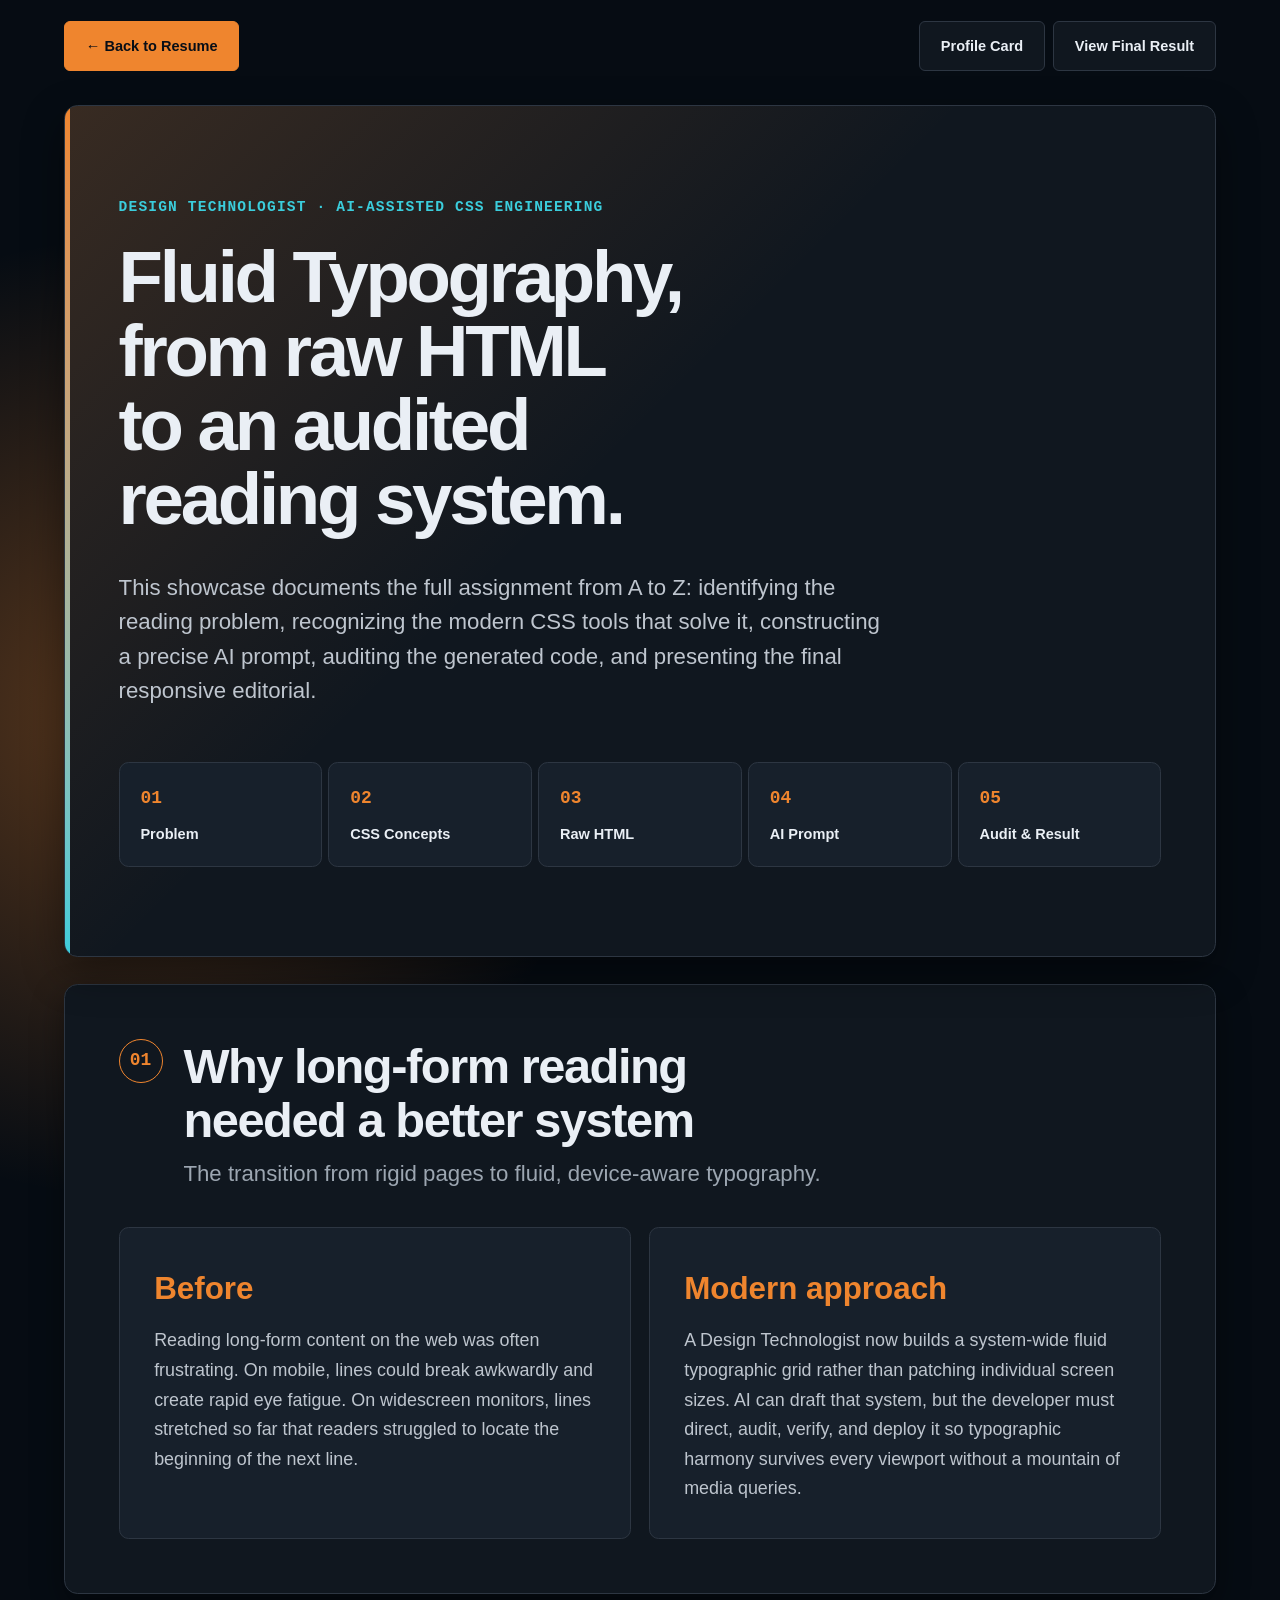
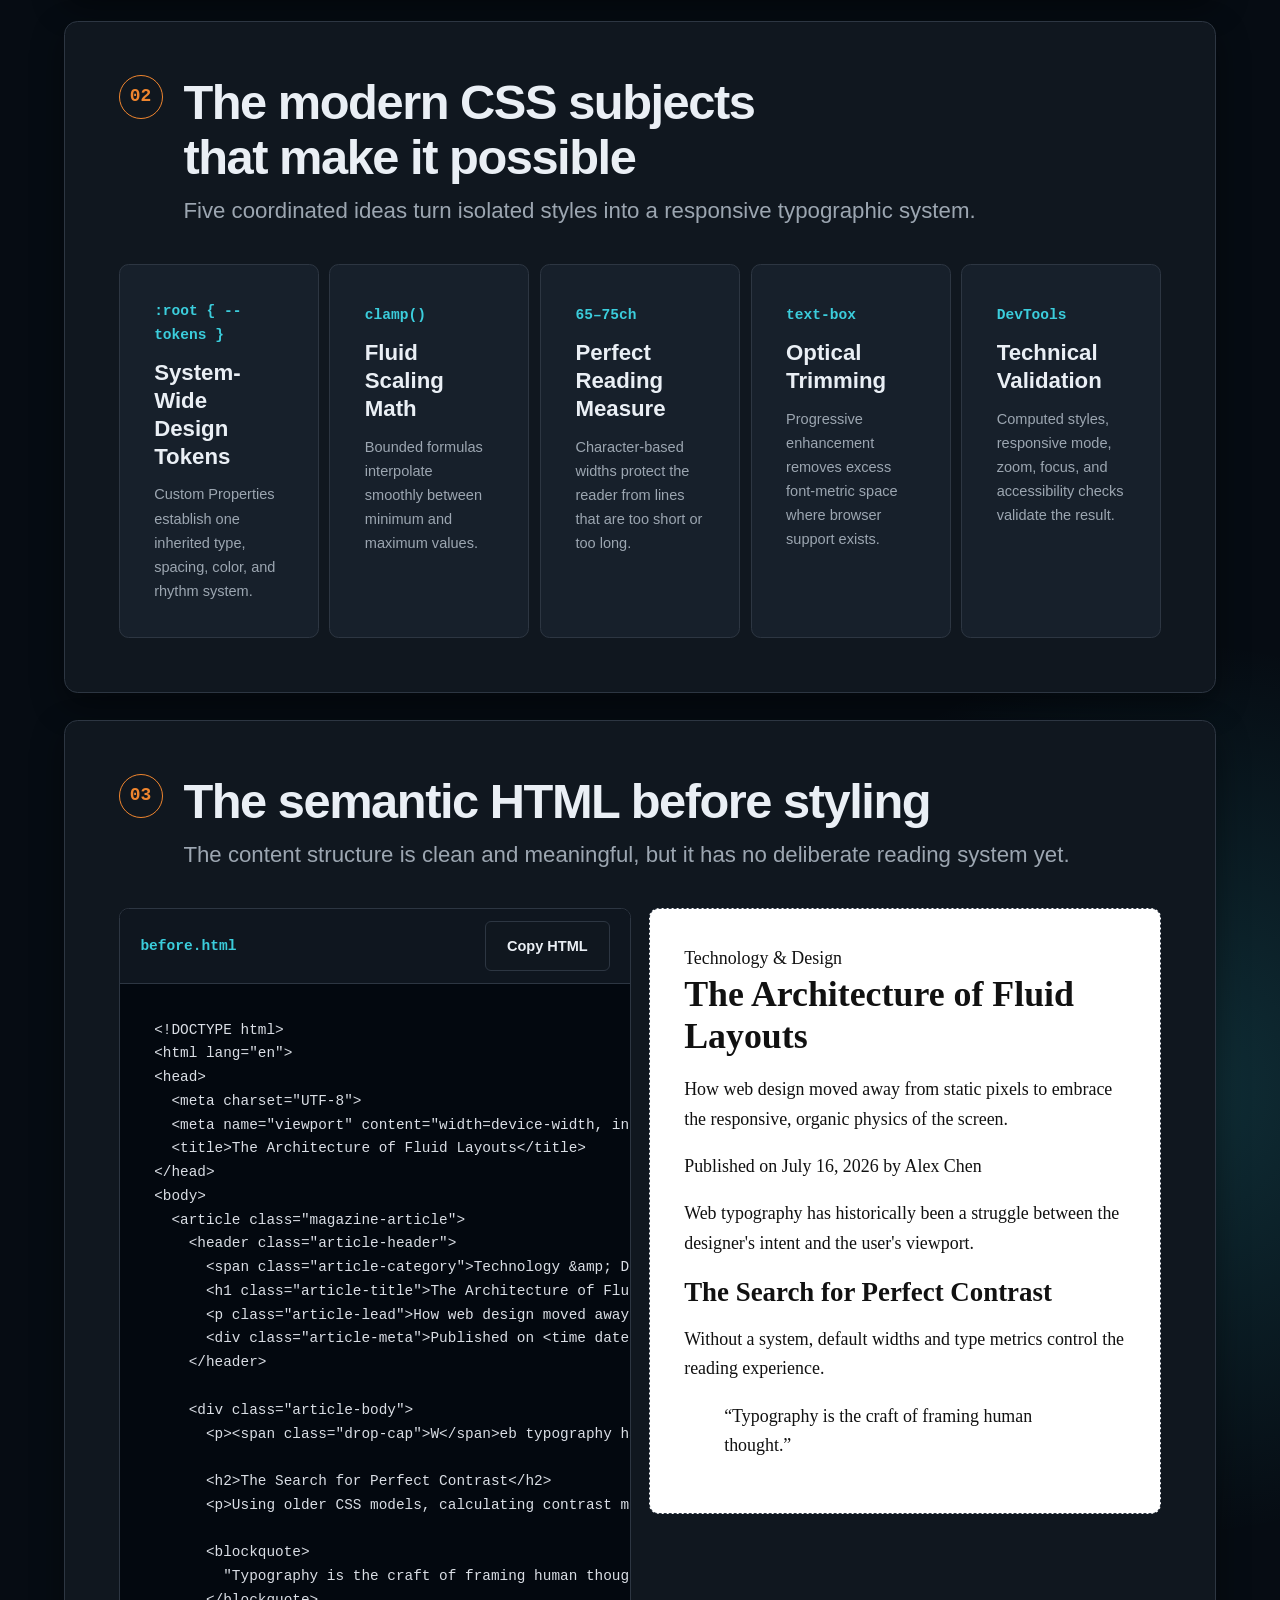
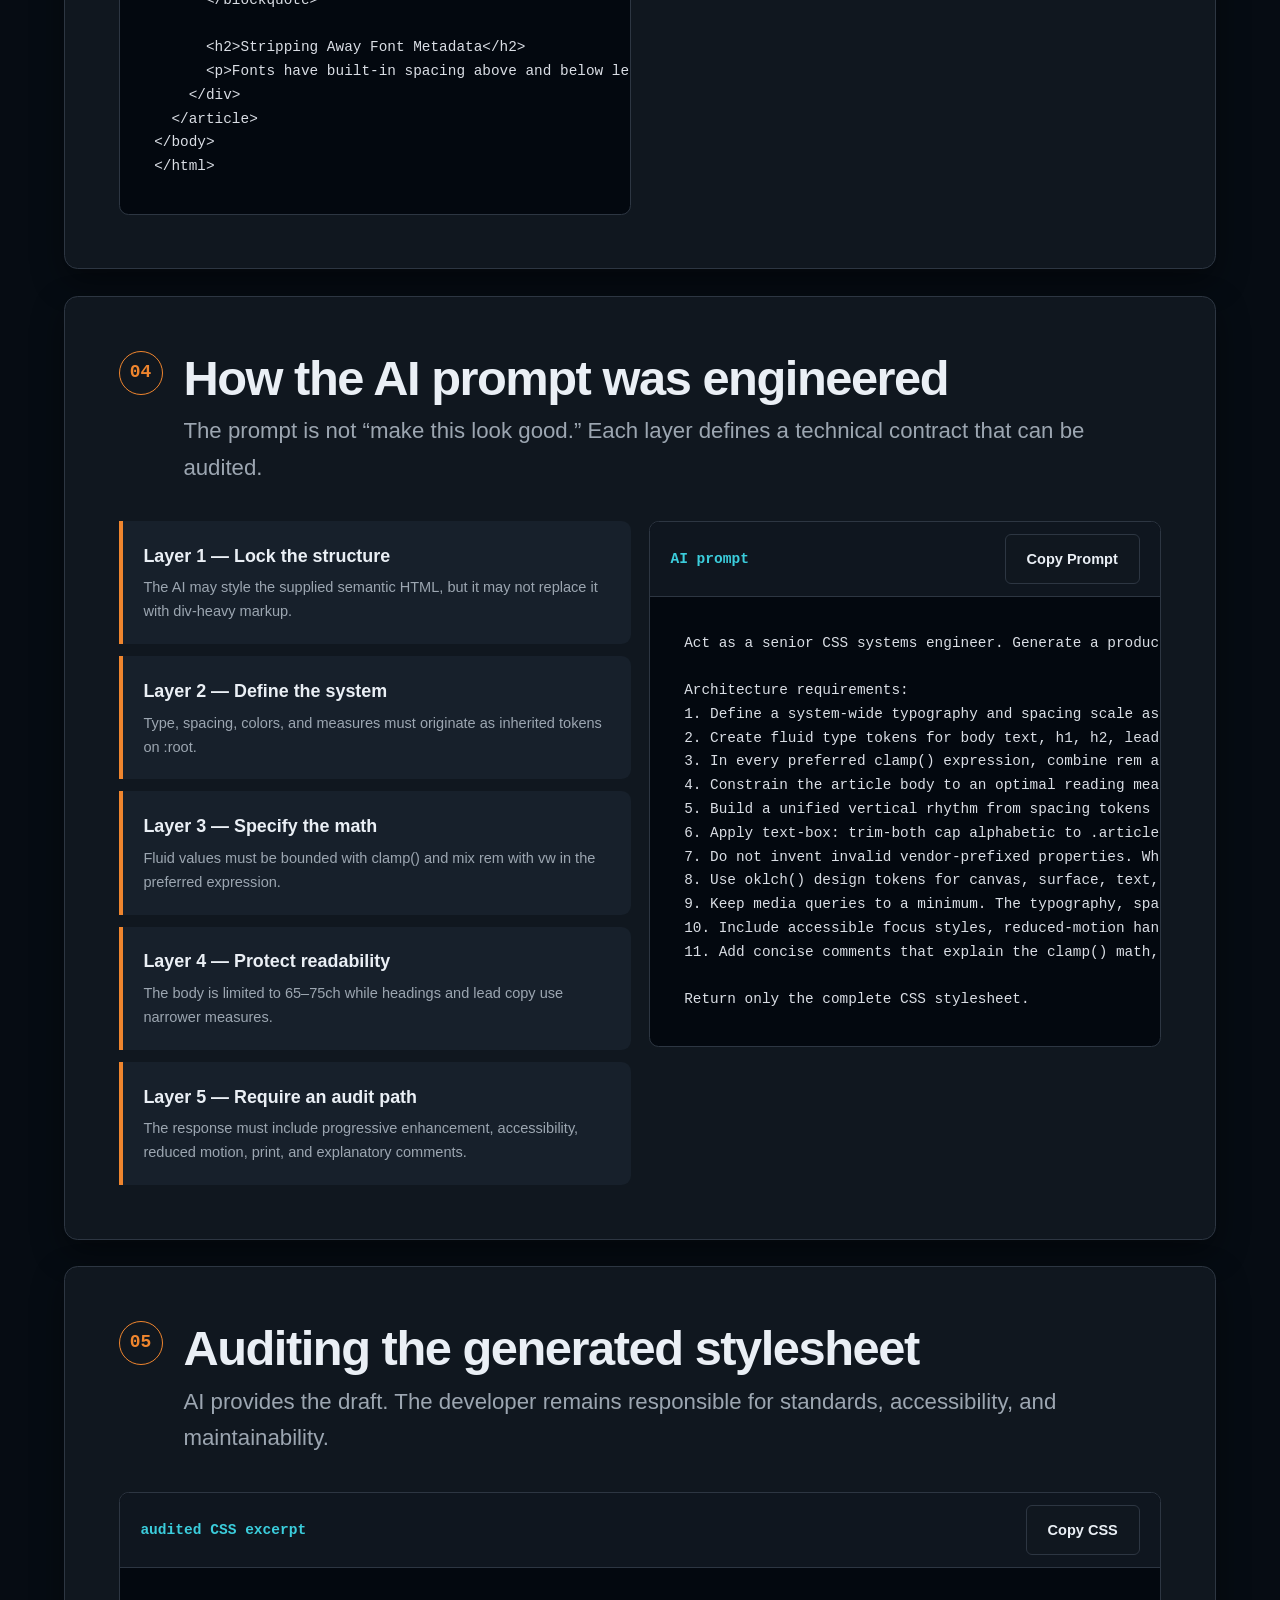
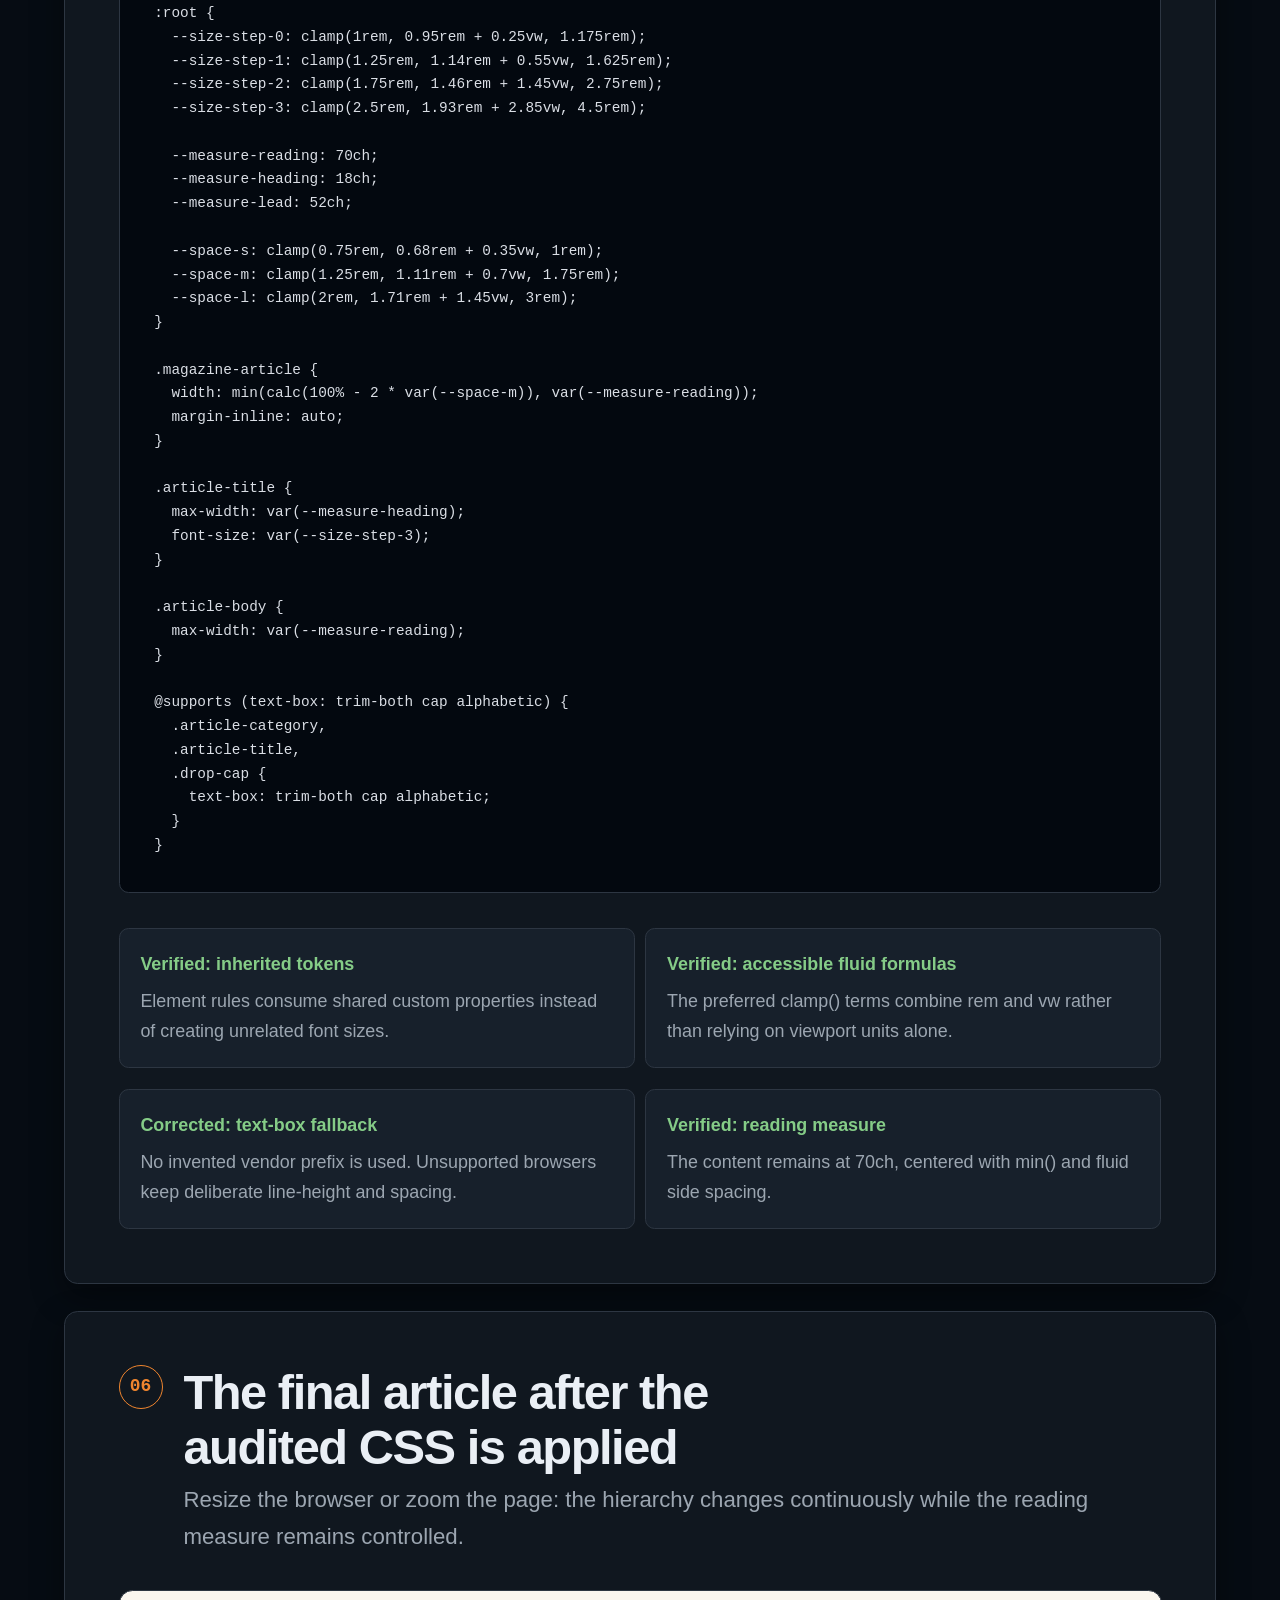
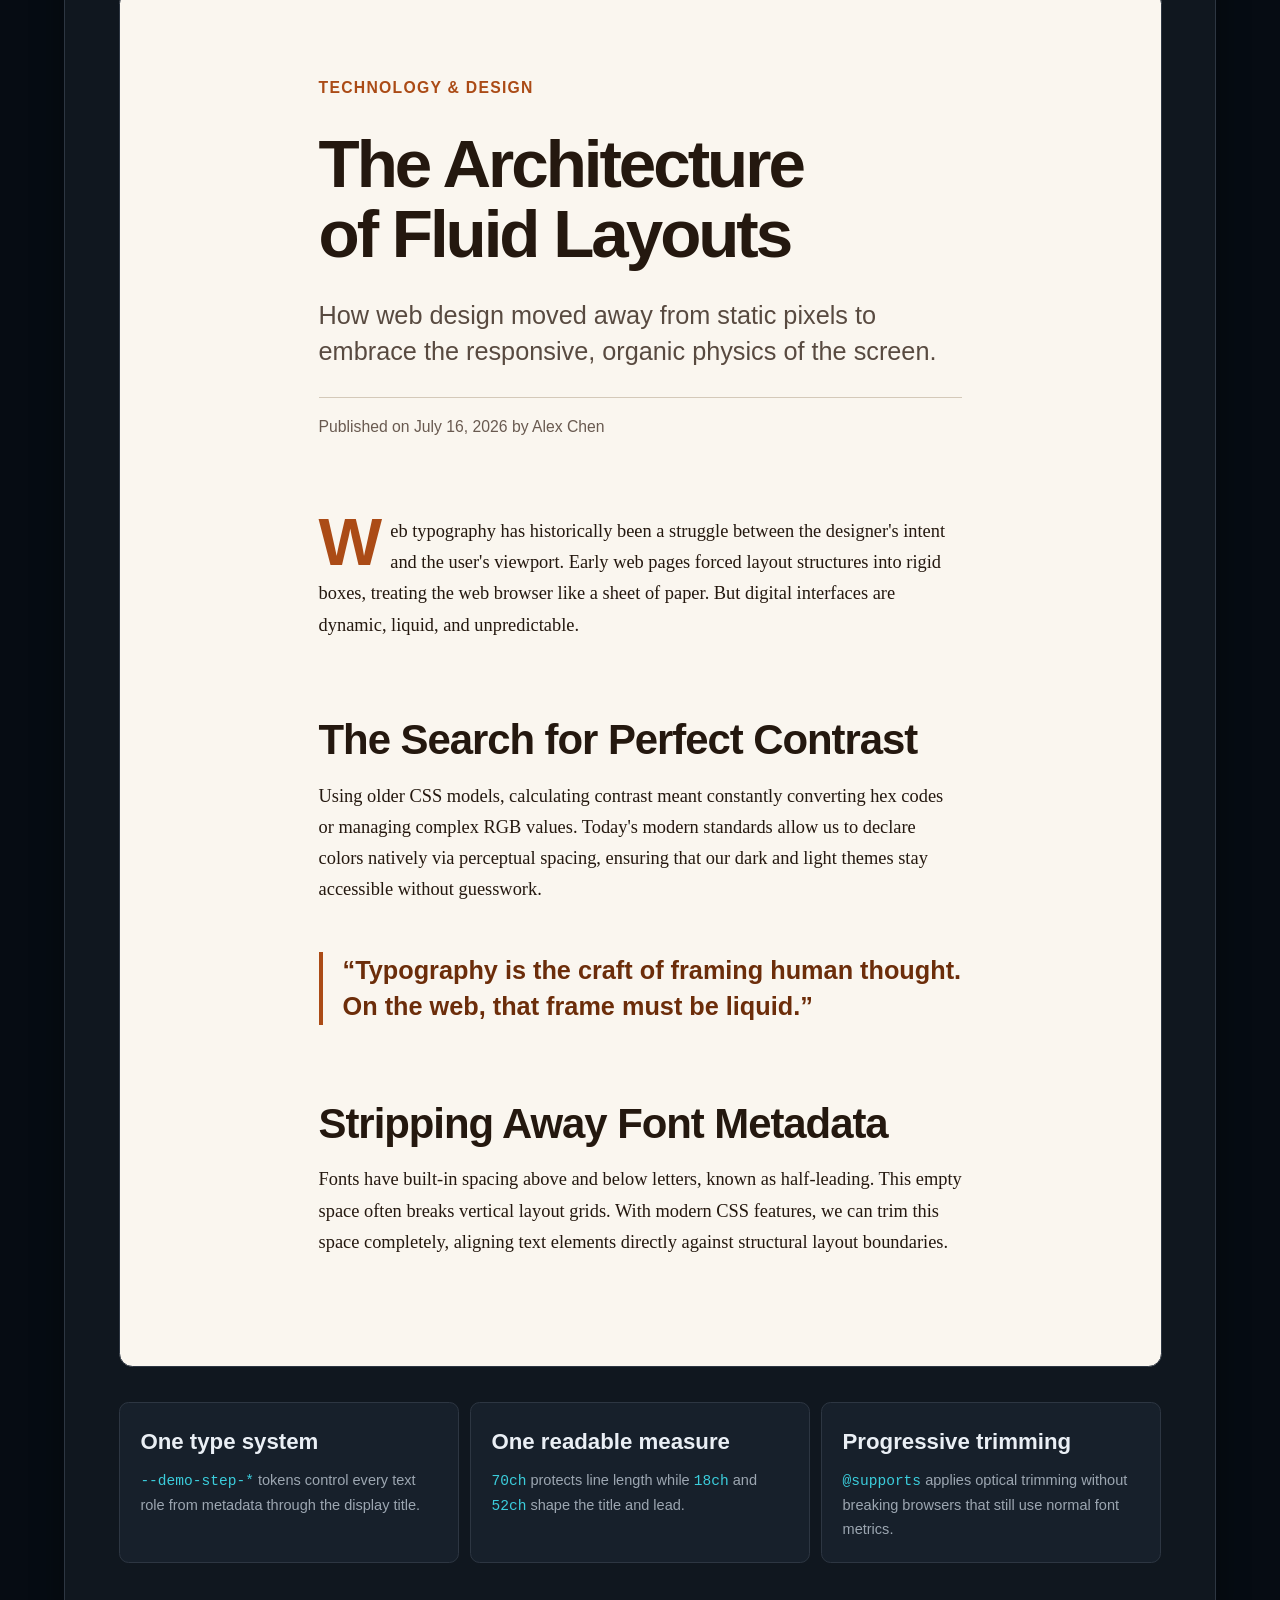
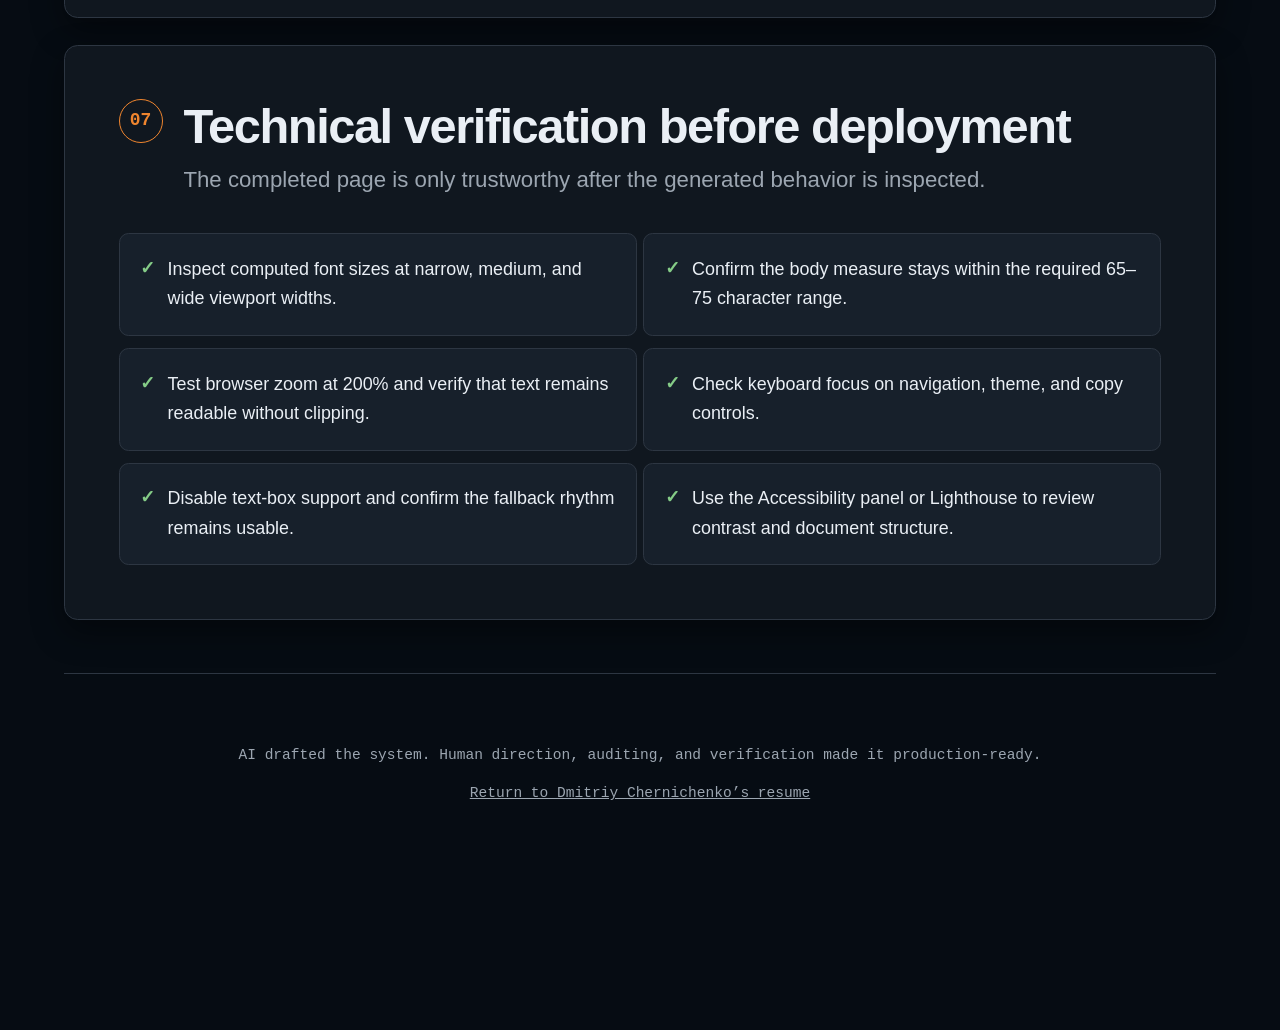
==== commit f3d5b057: "Minor fixex" ====
--- a/fluid-typography-showcase.html
+++ b/fluid-typography-showcase.html
@@ -7,857 +7,13 @@
   <script src="theme.js"></script>
   <meta name="description" content="An end-to-end showcase of using AI to generate, audit, verify, and deploy a modern fluid typography system with CSS custom properties, clamp(), ch units, and text-box trimming.">
   <title>Fluid Typography | AI-Assisted Modern CSS Showcase</title>
-
-  <style>
-    :root {
-      --color-canvas: oklch(0.15 0.02 255);
-      --color-surface: oklch(0.20 0.02 255);
-      --color-surface-elevated: oklch(0.24 0.025 255);
-      --color-border: oklch(0.33 0.025 255);
-      --color-text-primary: oklch(0.95 0.01 255);
-      --color-text-secondary: oklch(0.82 0.015 255);
-      --color-text-muted: oklch(0.72 0.02 255);
-      --color-accent: oklch(0.72 0.16 55);
-      --color-accent-hover: oklch(0.77 0.15 55);
-      --color-accent-secondary: oklch(0.78 0.12 205);
-      --color-on-accent: oklch(0.16 0.02 255);
-      --color-accent-soft: oklch(0.72 0.16 55 / 0.10);
-      --color-accent-soft-strong: oklch(0.72 0.16 55 / 0.18);
-      --color-accent-glow: oklch(0.72 0.16 55 / 0.35);
-      --color-cyan-glow: oklch(0.78 0.12 205 / 0.18);
-      --color-overlay: oklch(0 0 0 / 0.32);
-      --color-code: oklch(0.13 0.02 255);
-      --color-success: oklch(0.78 0.12 145);
-      --color-shadow: oklch(0 0 0 / 0.42);
-
-      --font-sans: -apple-system, BlinkMacSystemFont, "Segoe UI", Roboto, sans-serif;
-      --font-serif: Georgia, "Times New Roman", serif;
-      --font-mono: "Fira Code", "SFMono-Regular", Consolas, "Liberation Mono", monospace;
-
-      --showcase-step--1: clamp(0.82rem, 0.79rem + 0.15vw, 0.92rem);
-      --showcase-step-0: clamp(1rem, 0.96rem + 0.2vw, 1.125rem);
-      --showcase-step-1: clamp(1.15rem, 1.07rem + 0.4vw, 1.4rem);
-      --showcase-step-2: clamp(1.45rem, 1.28rem + 0.85vw, 2rem);
-      --showcase-step-3: clamp(2rem, 1.65rem + 1.75vw, 3.15rem);
-      --showcase-step-4: clamp(2.65rem, 2.02rem + 3.15vw, 4.75rem);
-
-      --demo-step--1: clamp(0.875rem, 0.84rem + 0.18vw, 1rem);
-      --demo-step-0: clamp(1rem, 0.95rem + 0.25vw, 1.175rem);
-      --demo-step-1: clamp(1.25rem, 1.14rem + 0.55vw, 1.625rem);
-      --demo-step-2: clamp(1.75rem, 1.46rem + 1.45vw, 2.75rem);
-      --demo-step-3: clamp(2.5rem, 1.93rem + 2.85vw, 4.5rem);
-
-      --space-2xs: 0.25rem;
-      --space-xs: 0.5rem;
-      --space-sm: 0.75rem;
-      --space-md: clamp(1rem, 0.9rem + 0.5vw, 1.35rem);
-      --space-lg: clamp(1.5rem, 1.28rem + 1.1vw, 2.25rem);
-      --space-xl: clamp(2rem, 1.55rem + 2.25vw, 3.5rem);
-      --space-2xl: clamp(3rem, 2.15rem + 4.25vw, 5.75rem);
-
-      --radius-sm: 0.375rem;
-      --radius-md: 0.6rem;
-      --radius-lg: 0.85rem;
-      --radius-pill: 999px;
-      --layout-max: 76rem;
-      --reading-measure: 70ch;
-      --border-hairline: 1px;
-      --control-height: 2.75rem;
-      --transition-fast: 0.2s ease;
-      --transition-normal: 0.3s ease;
-      --focus-ring: 0 0 0 0.25rem var(--color-accent-secondary);
-      --shadow-card: 0 1rem 2.5rem var(--color-shadow);
-    }
-
-    [data-theme="light"] {
-      --color-canvas: oklch(0.97 0.008 255);
-      --color-surface: oklch(0.995 0.002 255);
-      --color-surface-elevated: oklch(0.965 0.01 255);
-      --color-border: oklch(0.86 0.02 255);
-      --color-text-primary: oklch(0.22 0.025 255);
-      --color-text-secondary: oklch(0.36 0.025 255);
-      --color-text-muted: oklch(0.45 0.025 255);
-      --color-accent: oklch(0.52 0.125 55);
-      --color-accent-hover: oklch(0.46 0.11 55);
-      --color-accent-secondary: oklch(0.45 0.07 205);
-      --color-on-accent: oklch(0.995 0.002 255);
-      --color-accent-soft: oklch(0.52 0.125 55 / 0.09);
-      --color-accent-soft-strong: oklch(0.52 0.125 55 / 0.15);
-      --color-accent-glow: oklch(0.52 0.125 55 / 0.20);
-      --color-cyan-glow: oklch(0.45 0.07 205 / 0.12);
-      --color-overlay: oklch(0.22 0.025 255 / 0.10);
-      --color-code: oklch(0.20 0.02 255);
-      --color-success: oklch(0.48 0.12 145);
-      --color-shadow: oklch(0.22 0.025 255 / 0.14);
-    }
-
-    *,
-    *::before,
-    *::after {
-      box-sizing: border-box;
-    }
-
-    html {
-      color-scheme: dark;
-      scroll-behavior: smooth;
-    }
-
-    [data-theme="light"] {
-      color-scheme: light;
-    }
-
-    body {
-      margin: 0;
-      min-width: 0;
-      background:
-        radial-gradient(circle at 10% 8%, var(--color-accent-glow), transparent 30rem),
-        radial-gradient(circle at 92% 30%, var(--color-cyan-glow), transparent 28rem),
-        var(--color-canvas);
-      color: var(--color-text-primary);
-      font-family: var(--font-sans);
-      font-size: var(--showcase-step-0);
-      line-height: 1.65;
-      text-rendering: optimizeLegibility;
-      -webkit-font-smoothing: antialiased;
-      transition: background-color var(--transition-normal), color var(--transition-normal);
-    }
-
-    a {
-      color: inherit;
-    }
-
-    :where(a, button):focus-visible {
-      outline: none;
-      box-shadow: var(--focus-ring);
-    }
-
-    .skip-link {
-      position: fixed;
-      top: var(--space-xs);
-      left: var(--space-xs);
-      z-index: 1000;
-      transform: translateY(calc(-100% - 2rem));
-      padding: var(--space-sm) var(--space-md);
-      border-radius: var(--radius-sm);
-      background: var(--color-accent);
-      color: var(--color-on-accent);
-      font-weight: 800;
-      text-decoration: none;
-      transition: transform var(--transition-fast);
-    }
-
-    .skip-link:focus {
-      transform: translateY(0);
-    }
-
-    .site-shell {
-      width: min(100% - 2rem, var(--layout-max));
-      margin-inline: auto;
-      padding-block: var(--space-md) var(--space-2xl);
-    }
-
-    .site-nav {
-      position: static;
-      display: flex;
-      align-items: center;
-      justify-content: space-between;
-      gap: var(--space-md);
-      padding: 0;
-      border: 0;
-      border-radius: 0;
-      background: transparent;
-      box-shadow: none;
-      backdrop-filter: none;
-    }
-
-    .nav-actions {
-      display: flex;
-      justify-content: flex-end;
-      flex-wrap: wrap;
-      gap: var(--space-xs);
-      margin-inline-start: auto;
-    }
-
-    .nav-link,
-    .theme-toggle,
-    .copy-button {
-      min-height: var(--control-height);
-      display: inline-flex;
-      align-items: center;
-      justify-content: center;
-      padding: var(--space-sm) var(--space-md);
-      border: var(--border-hairline) solid var(--color-border);
-      border-radius: var(--radius-sm);
-      background: var(--color-surface);
-      color: var(--color-text-primary);
-      font: inherit;
-      font-size: var(--showcase-step--1);
-      font-weight: 800;
-      text-decoration: none;
-      cursor: pointer;
-      transition:
-        transform var(--transition-fast),
-        color var(--transition-fast),
-        border-color var(--transition-fast),
-        background-color var(--transition-fast);
-    }
-
-    .nav-link:hover,
-    .theme-toggle:hover,
-    .copy-button:hover {
-      color: var(--color-accent);
-      border-color: var(--color-accent);
-      transform: translateY(-0.0625rem);
-    }
-
-    .nav-link--primary {
-      background: var(--color-accent);
-      border-color: var(--color-accent);
-      color: var(--color-on-accent);
-    }
-
-    .nav-link--primary:hover {
-      background: var(--color-accent-hover);
-      border-color: var(--color-accent-hover);
-      color: var(--color-on-accent);
-    }
-
-    .hero {
-      position: relative;
-      overflow: hidden;
-      margin-top: var(--space-lg);
-      padding: var(--space-2xl) var(--space-xl);
-      border: var(--border-hairline) solid var(--color-border);
-      border-radius: var(--radius-lg);
-      background:
-        linear-gradient(135deg, var(--color-accent-soft-strong), transparent 45%),
-        var(--color-surface);
-      box-shadow: var(--shadow-card);
-    }
-
-    .hero::before {
-      content: "";
-      position: absolute;
-      inset-block: 0;
-      inset-inline-start: 0;
-      width: 0.3rem;
-      background: linear-gradient(var(--color-accent), var(--color-accent-secondary));
-    }
-
-    .eyebrow {
-      margin: 0 0 var(--space-md);
-      color: var(--color-accent-secondary);
-      font-family: var(--font-mono);
-      font-size: var(--showcase-step--1);
-      font-weight: 800;
-      letter-spacing: 0.08em;
-      text-transform: uppercase;
-    }
-
-    h1,
-    h2,
-    h3 {
-      overflow-wrap: anywhere;
-    }
-
-    h1 {
-      max-width: 17ch;
-      margin: 0;
-      font-size: var(--showcase-step-4);
-      line-height: 1.02;
-      letter-spacing: -0.045em;
-      text-wrap: balance;
-    }
-
-    .hero-lead {
-      max-width: 62ch;
-      margin: var(--space-lg) 0 0;
-      color: var(--color-text-secondary);
-      font-size: var(--showcase-step-1);
-      line-height: 1.55;
-    }
-
-    .process-strip {
-      display: grid;
-      grid-template-columns: repeat(5, minmax(0, 1fr));
-      gap: var(--space-sm);
-      margin-top: var(--space-xl);
-    }
-
-    .process-step {
-      padding: var(--space-md);
-      border: var(--border-hairline) solid var(--color-border);
-      border-radius: var(--radius-md);
-      background: var(--color-surface-elevated);
-    }
-
-    .process-number {
-      display: block;
-      margin-bottom: var(--space-xs);
-      color: var(--color-accent);
-      font-family: var(--font-mono);
-      font-weight: 800;
-    }
-
-    .process-step strong {
-      display: block;
-      font-size: var(--showcase-step--1);
-    }
-
-    main {
-      display: grid;
-      gap: var(--space-xl);
-      margin-top: var(--space-xl);
-    }
-
-    .section-card {
-      padding: var(--space-xl);
-      border: var(--border-hairline) solid var(--color-border);
-      border-radius: var(--radius-lg);
-      background: var(--color-surface);
-      box-shadow: 0 0.75rem 2rem var(--color-shadow);
-    }
-
-    .section-header {
-      display: grid;
-      grid-template-columns: auto minmax(0, 1fr);
-      gap: var(--space-md);
-      align-items: start;
-      margin-bottom: var(--space-lg);
-    }
-
-    .section-index {
-      min-width: 2.75rem;
-      min-height: 2.75rem;
-      display: inline-grid;
-      place-items: center;
-      border: var(--border-hairline) solid var(--color-accent);
-      border-radius: 50%;
-      color: var(--color-accent);
-      font-family: var(--font-mono);
-      font-weight: 800;
-    }
-
-    .section-card h2 {
-      margin: 0;
-      color: var(--color-text-primary);
-      font-size: var(--showcase-step-3);
-      line-height: 1.12;
-      letter-spacing: -0.03em;
-      text-wrap: balance;
-    }
-
-    .section-kicker {
-      margin: var(--space-xs) 0 0;
-      color: var(--color-text-muted);
-      font-size: var(--showcase-step-1);
-    }
-
-    .narrative-grid {
-      display: grid;
-      grid-template-columns: repeat(2, minmax(0, 1fr));
-      gap: var(--space-lg);
-    }
-
-    .narrative-panel {
-      padding: var(--space-lg);
-      border: var(--border-hairline) solid var(--color-border);
-      border-radius: var(--radius-md);
-      background: var(--color-surface-elevated);
-    }
-
-    .narrative-panel h3 {
-      margin: 0 0 var(--space-sm);
-      color: var(--color-accent);
-      font-size: var(--showcase-step-2);
-    }
-
-    .narrative-panel p {
-      margin: 0;
-      color: var(--color-text-secondary);
-    }
-
-    .concept-grid {
-      display: grid;
-      grid-template-columns: repeat(5, minmax(0, 1fr));
-      gap: var(--space-md);
-    }
-
-    .concept-card {
-      min-width: 0;
-      padding: var(--space-lg);
-      border: var(--border-hairline) solid var(--color-border);
-      border-radius: var(--radius-md);
-      background: var(--color-surface-elevated);
-      transition: transform var(--transition-normal), border-color var(--transition-normal);
-    }
-
-    .concept-card:hover {
-      transform: translateY(-0.15rem);
-      border-color: var(--color-accent);
-    }
-
-    .concept-token {
-      display: inline-block;
-      margin-bottom: var(--space-sm);
-      color: var(--color-accent-secondary);
-      font-family: var(--font-mono);
-      font-size: var(--showcase-step--1);
-      font-weight: 800;
-    }
-
-    .concept-card h3 {
-      margin: 0 0 var(--space-sm);
-      font-size: var(--showcase-step-1);
-      line-height: 1.25;
-    }
-
-    .concept-card p {
-      margin: 0;
-      color: var(--color-text-muted);
-      font-size: var(--showcase-step--1);
-    }
-
-    .code-panel {
-      overflow: hidden;
-      border: var(--border-hairline) solid var(--color-border);
-      border-radius: var(--radius-md);
-      background: var(--color-code);
-    }
-
-    .code-toolbar {
-      display: flex;
-      align-items: center;
-      justify-content: space-between;
-      gap: var(--space-md);
-      padding: var(--space-sm) var(--space-md);
-      border-bottom: var(--border-hairline) solid var(--color-border);
-      background: color-mix(in oklch, var(--color-surface-elevated) 82%, black 18%);
-    }
-
-    [data-theme="light"] .code-toolbar {
-      background: var(--color-surface-elevated);
-    }
-
-    .code-label {
-      color: var(--color-accent-secondary);
-      font-family: var(--font-mono);
-      font-size: var(--showcase-step--1);
-      font-weight: 800;
-    }
-
-    pre {
-      margin: 0;
-      padding: var(--space-lg);
-      overflow: auto;
-      color: oklch(0.90 0.01 255);
-      font-family: var(--font-mono);
-      font-size: clamp(0.78rem, 0.74rem + 0.2vw, 0.9rem);
-      line-height: 1.65;
-      tab-size: 2;
-      white-space: pre;
-    }
-
-    .before-preview {
-      padding: var(--space-lg);
-      border: var(--border-hairline) dashed var(--color-border);
-      border-radius: var(--radius-md);
-      background: white;
-      color: #111;
-      font-family: serif;
-    }
-
-    .before-preview article {
-      max-width: none;
-    }
-
-    .before-preview h1,
-    .before-preview h2 {
-      letter-spacing: normal;
-      text-wrap: wrap;
-    }
-
-    .before-preview h1 {
-      max-width: none;
-      color: #111;
-      font-size: 2em;
-      line-height: normal;
-    }
-
-    .before-preview h2 {
-      color: #111;
-      font-size: 1.5em;
-    }
-
-    .before-preview p,
-    .before-preview blockquote {
-      color: #111;
-    }
-
-    .before-layout {
-      display: grid;
-      grid-template-columns: minmax(0, 1.15fr) minmax(18rem, 0.85fr);
-      gap: var(--space-lg);
-      align-items: start;
-    }
-
-    .prompt-build {
-      display: grid;
-      grid-template-columns: minmax(0, 0.85fr) minmax(0, 1.15fr);
-      gap: var(--space-lg);
-      align-items: start;
-    }
-
-    .prompt-layers {
-      display: grid;
-      gap: var(--space-sm);
-    }
-
-    .prompt-layer {
-      padding: var(--space-md);
-      border-inline-start: 0.25rem solid var(--color-accent);
-      border-radius: 0 var(--radius-md) var(--radius-md) 0;
-      background: var(--color-surface-elevated);
-    }
-
-    .prompt-layer strong {
-      display: block;
-      margin-bottom: var(--space-2xs);
-      color: var(--color-text-primary);
-    }
-
-    .prompt-layer p {
-      margin: 0;
-      color: var(--color-text-muted);
-      font-size: var(--showcase-step--1);
-    }
-
-    .audit-grid {
-      display: grid;
-      grid-template-columns: repeat(2, minmax(0, 1fr));
-      gap: var(--space-md);
-      margin-top: var(--space-lg);
-    }
-
-    .audit-item {
-      padding: var(--space-md);
-      border: var(--border-hairline) solid var(--color-border);
-      border-radius: var(--radius-md);
-      background: var(--color-surface-elevated);
-    }
-
-    .audit-item strong {
-      color: var(--color-success);
-    }
-
-    .audit-item p {
-      margin: var(--space-xs) 0 0;
-      color: var(--color-text-muted);
-    }
-
-    .result-stage {
-      padding: clamp(1rem, 0.6rem + 2vw, 2.5rem);
-      border: var(--border-hairline) solid var(--color-border);
-      border-radius: var(--radius-lg);
-      background: oklch(0.975 0.01 80);
-      color: oklch(0.22 0.025 55);
-      container-type: inline-size;
-    }
-
-    .result-stage .magazine-article {
-      width: min(calc(100% - 2rem), 70ch);
-      margin-inline: auto;
-      padding-block: clamp(2rem, 1.71rem + 1.45vw, 3rem);
-      font-family: Georgia, "Times New Roman", serif;
-      font-size: var(--demo-step-0);
-      line-height: 1.7;
-    }
-
-    .result-stage .article-header {
-      margin-bottom: clamp(3rem, 2.43rem + 2.85vw, 5rem);
-    }
-
-    .result-stage .article-category {
-      display: inline-block;
-      margin-bottom: clamp(1.25rem, 1.11rem + 0.7vw, 1.75rem);
-      color: oklch(0.53 0.14 45);
-      font-family: var(--font-sans);
-      font-size: var(--demo-step--1);
-      font-weight: 800;
-      letter-spacing: 0.08em;
-      text-transform: uppercase;
-    }
-
-    .result-stage .article-title {
-      max-width: 18ch;
-      margin: 0;
-      color: oklch(0.22 0.025 55);
-      font-family: var(--font-sans);
-      font-size: var(--demo-step-3);
-      font-weight: 800;
-      line-height: 1.05;
-      letter-spacing: -0.045em;
-      text-wrap: balance;
-    }
-
-    .result-stage .article-lead {
-      max-width: 52ch;
-      margin-block: clamp(1.25rem, 1.11rem + 0.7vw, 1.75rem);
-      color: oklch(0.42 0.025 55);
-      font-family: var(--font-sans);
-      font-size: var(--demo-step-1);
-      line-height: 1.45;
-    }
-
-    .result-stage .article-meta {
-      padding-top: 1rem;
-      border-top: 1px solid oklch(0.84 0.025 75);
-      color: oklch(0.48 0.025 55);
-      font-family: var(--font-sans);
-      font-size: var(--demo-step--1);
-    }
-
-    .result-stage .article-body {
-      max-width: 70ch;
-    }
-
-    .result-stage .article-body p {
-      margin-block: 0 clamp(1.25rem, 1.11rem + 0.7vw, 1.75rem);
-    }
-
-    .result-stage .article-body h2 {
-      margin-block: clamp(3rem, 2.43rem + 2.85vw, 5rem) 1rem;
-      color: oklch(0.22 0.025 55);
-      font-family: var(--font-sans);
-      font-size: var(--demo-step-2);
-      line-height: 1.15;
-      letter-spacing: -0.025em;
-      text-wrap: balance;
-    }
-
-    .result-stage blockquote {
-      margin: clamp(2rem, 1.71rem + 1.45vw, 3rem) 0;
-      padding-inline-start: 1.25rem;
-      border-inline-start: 0.25rem solid oklch(0.53 0.14 45);
-      color: oklch(0.38 0.1 45);
-      font-family: var(--font-sans);
-      font-size: var(--demo-step-1);
-      font-weight: 700;
-      line-height: 1.45;
-    }
-
-    .result-stage .drop-cap {
-      float: left;
-      margin-inline-end: 0.12em;
-      color: oklch(0.53 0.14 45);
-      font-family: var(--font-sans);
-      font-size: var(--demo-step-3);
-      font-weight: 800;
-      line-height: 0.78;
-    }
-
-    @supports (text-box: trim-both cap alphabetic) {
-      .result-stage .article-category,
-      .result-stage .article-title,
-      .result-stage .drop-cap,
-      .eyebrow,
-      .nav-link,
-      .theme-toggle,
-      .copy-button {
-        text-box: trim-both cap alphabetic;
-      }
-    }
-
-    .result-explanation {
-      display: grid;
-      grid-template-columns: repeat(3, minmax(0, 1fr));
-      gap: var(--space-md);
-      margin-top: var(--space-lg);
-    }
-
-    .result-note {
-      padding: var(--space-md);
-      border: var(--border-hairline) solid var(--color-border);
-      border-radius: var(--radius-md);
-      background: var(--color-surface-elevated);
-    }
-
-    .result-note code {
-      color: var(--color-accent-secondary);
-      font-family: var(--font-mono);
-    }
-
-    .result-note h3 {
-      margin: 0 0 var(--space-xs);
-      font-size: var(--showcase-step-1);
-    }
-
-    .result-note p {
-      margin: 0;
-      color: var(--color-text-muted);
-      font-size: var(--showcase-step--1);
-    }
-
-    .verification-list {
-      display: grid;
-      grid-template-columns: repeat(2, minmax(0, 1fr));
-      gap: var(--space-sm);
-      padding: 0;
-      margin: 0;
-      list-style: none;
-    }
-
-    .verification-list li {
-      position: relative;
-      padding: var(--space-md) var(--space-md) var(--space-md) 3rem;
-      border: var(--border-hairline) solid var(--color-border);
-      border-radius: var(--radius-md);
-      background: var(--color-surface-elevated);
-    }
-
-    .verification-list li::before {
-      content: "✓";
-      position: absolute;
-      left: var(--space-md);
-      color: var(--color-success);
-      font-family: var(--font-mono);
-      font-weight: 900;
-    }
-
-    .site-footer {
-      margin-top: var(--space-xl);
-      padding: var(--space-xl);
-      border-top: var(--border-hairline) solid var(--color-border);
-      color: var(--color-text-muted);
-      text-align: center;
-      font-family: var(--font-mono);
-      font-size: var(--showcase-step--1);
-    }
-
-    .noscript-note {
-      margin-top: var(--space-md);
-      padding: var(--space-md);
-      border: var(--border-hairline) solid var(--color-border);
-      border-radius: var(--radius-md);
-      color: var(--color-text-secondary);
-      background: var(--color-surface);
-    }
-
-    @media (max-width: 64rem) {
-      .process-strip,
-      .concept-grid {
-        grid-template-columns: repeat(2, minmax(0, 1fr));
-      }
-
-      .prompt-build,
-      .before-layout {
-        grid-template-columns: 1fr;
-      }
-    }
-
-    @media (max-width: 42rem) {
-      .site-shell {
-        width: min(100% - 1rem, var(--layout-max));
-      }
-
-      .site-nav {
-        align-items: stretch;
-        flex-direction: column;
-      }
-
-      .nav-actions {
-        display: grid;
-        grid-template-columns: 1fr;
-        width: 100%;
-        margin-inline-start: 0;
-      }
-
-      .site-nav > .nav-link,
-      .nav-actions > .nav-link,
-      .nav-actions > .theme-toggle {
-        width: 100%;
-      }
-
-      .hero,
-      .section-card {
-        padding: var(--space-lg);
-      }
-
-      .process-strip,
-      .concept-grid,
-      .narrative-grid,
-      .audit-grid,
-      .result-explanation,
-      .verification-list {
-        grid-template-columns: 1fr;
-      }
-
-      .section-header {
-        grid-template-columns: 1fr;
-      }
-
-      .section-index {
-        width: 2.75rem;
-      }
-    }
-
-    @media (prefers-reduced-motion: reduce) {
-      html {
-        scroll-behavior: auto;
-      }
-
-      *,
-      *::before,
-      *::after {
-        transition-duration: 0.01ms !important;
-        animation-duration: 0.01ms !important;
-        animation-iteration-count: 1 !important;
-      }
-    }
-
-    @media print {
-      :root,
-      [data-theme="light"] {
-        --color-canvas: white;
-        --color-surface: white;
-        --color-surface-elevated: #f7f7f7;
-        --color-border: #aaa;
-        --color-text-primary: #111;
-        --color-text-secondary: #222;
-        --color-text-muted: #444;
-        --color-accent: #8a3b00;
-        --color-accent-secondary: #006b75;
-        --color-shadow: transparent;
-      }
-
-      body {
-        background: white;
-      }
-
-      .site-nav,
-      .copy-button {
-        display: none;
-      }
-
-      .site-shell {
-        width: 100%;
-        padding: 0;
-      }
-
-      .hero,
-      .section-card {
-        box-shadow: none;
-        break-inside: avoid;
-      }
-
-      pre {
-        white-space: pre-wrap;
-      }
-    }
-  </style>
+  <!-- OLD: Fluid Typography used an active embedded <style> block here.
+       CHANGED: those same rules now live in style.css, scoped to
+       body.fluid-typography-page. Profile Card CSS was not moved. -->
+  <link rel="stylesheet" href="style.css">
 </head>
 
-<body>
+<body class="fluid-typography-page">
   <a class="skip-link" href="#main-content">Skip to main content</a>
 
   <div class="site-shell">
@@ -867,6 +23,7 @@
       <div class="nav-actions">
         <a class="nav-link" href="Profile Card/profile-card.html">Profile Card</a>
         <a class="nav-link" href="#final-result">View Final Result</a>
+        <!-- OLD LOCAL THEME BUTTON — intentionally disabled:
         <button
           type="button"
           class="theme-toggle"
@@ -877,6 +34,8 @@
         >
           Light Theme
         </button>
+        -->
+        <!-- CHANGED: Fluid Typography follows the Resume page's resume-theme value. -->
       </div>
     </nav>
 
@@ -966,7 +125,7 @@
 
           <article class="concept-card">
             <span class="concept-token">DevTools</span>
-            <h3>Technical Verification</h3>
+            <h3>Technical Validation</h3>
             <p>Computed styles, responsive mode, zoom, focus, and accessibility checks validate the result.</p>
           </article>
         </div>
--- a/style.css
+++ b/style.css
@@ -0,0 +1,2302 @@
+/* ==========================================================================
+   REFACTOR NOTES
+   Every altered legacy declaration is retained immediately above its
+   replacement as a commented-out OLD line. The following declaration or block
+   explains why it changed. Additions are labeled ADDED.
+   ========================================================================== */
+
+/* ==========================================================================
+   1. DESIGN TOKENS AND THEME COLORS
+   ========================================================================== */
+:root {
+  /* OLD: --bg-primary: #030712;
+     CHANGED: replaced device-dependent hex with an in-sRGB-gamut OKLCH token. */
+  --color-canvas: oklch(0.15 0.02 255);
+
+  /* OLD: --bg-secondary: #0b0f19;
+     CHANGED: renamed semantically so components do not depend on one theme. */
+  --color-surface: oklch(0.20 0.02 255);
+
+  /* ADDED: a distinct elevated surface prevents one-off translucent whites. */
+  --color-surface-elevated: oklch(0.24 0.025 255);
+
+  /* OLD: --border-color: #1e293b;
+     CHANGED: moved the border into the perceptual palette. */
+  --color-border: oklch(0.33 0.025 255);
+
+  /* OLD: --text-primary: #ffffff;
+     CHANGED: near-white reduces glare while preserving 17.01:1 contrast on the canvas. */
+  --color-text-primary: oklch(0.95 0.01 255);
+
+  /* OLD: --text-secondary: #ffffff;
+     CHANGED: restored a useful hierarchy; contrast remains 10.37:1 on the surface. */
+  --color-text-secondary: oklch(0.82 0.015 255);
+
+  /* OLD: --text-muted: #64748b;
+     CHANGED: the old gray was too dim for several small-text uses. This token
+     provides 7.30:1 contrast on the dark surface. */
+  --color-text-muted: oklch(0.72 0.02 255);
+
+  /* OLD: --accent-primary: #ff6a00;
+     CHANGED: in-gamut orange preserves the visual identity and provides 6.96:1
+     contrast against the dark surface. */
+  --color-accent: oklch(0.72 0.16 55);
+  --color-accent-hover: oklch(0.77 0.15 55);
+
+  /* OLD: --accent-secondary: #00f2fe;
+     CHANGED: reduced chroma to the verified-safe sRGB ceiling while preserving hue. */
+  --color-accent-secondary: oklch(0.78 0.12 205);
+
+  /* ADDED: foreground placed on the orange control background; 7.46:1 contrast. */
+  --color-on-accent: oklch(0.16 0.02 255);
+
+  /* OLD examples:
+       background-color: rgba(255, 255, 255, 0.01);
+       background-color: rgba(255, 106, 0, 0.05);
+       box-shadow: 0 0 15px rgba(255, 106, 0, 0.4);
+     CHANGED: reusable translucent colors now belong to the token system. */
+  --color-accent-soft: oklch(0.72 0.16 55 / 0.10);
+  --color-accent-soft-strong: oklch(0.72 0.16 55 / 0.18);
+  --color-accent-glow: oklch(0.72 0.16 55 / 0.38);
+  --color-overlay-soft: oklch(1 0 0 / 0.025);
+  --color-shadow: oklch(0 0 0 / 0.46);
+  --color-shadow-soft: oklch(0 0 0 / 0.34);
+
+  /* OLD: --font-mono: "Fira Code", "Courier New", Courier, monospace;
+     CHANGED: retained and grouped with the full typography system. */
+  --font-sans: -apple-system, BlinkMacSystemFont, "Segoe UI", Roboto, sans-serif;
+  --font-mono: "Fira Code", "Courier New", Courier, monospace;
+
+  /* ADDED: shared typography tokens replace repeated fixed values. */
+  --font-size-xs: 0.8rem;
+  --font-size-sm: 0.875rem;
+  --font-size-base: 1rem;
+  --font-size-md: 1.05rem;
+  --font-size-lg: 1.15rem;
+  --font-size-xl: 1.25rem;
+  --line-height-compact: 1.3;
+  --line-height-base: 1.6;
+  --line-height-relaxed: 1.7;
+
+  /* ADDED: spacing tokens replace repeated 0.5/0.75/1/1.5/2/3rem literals. */
+  --space-2xs: 0.25rem;
+  --space-xs: 0.5rem;
+  --space-sm: 0.75rem;
+  --space-md: 1rem;
+  --space-lg: 1.5rem;
+  --space-xl: 2rem;
+  --space-2xl: 2.5rem;
+  --space-3xl: 3rem;
+
+  /* OLD examples:
+       border-radius: 4px;
+       border-radius: 6px;
+       border-radius: 8px;
+       border-radius: 12px;
+     CHANGED: component radii now share one scale. */
+  --radius-xs: 0.25rem;
+  --radius-sm: 0.375rem;
+  --radius-md: 0.5rem;
+  --radius-lg: 0.75rem;
+  --radius-pill: 999px;
+
+  /* ADDED: structural and interaction tokens. */
+  --layout-max-width: 75rem;
+  --sidebar-ratio: 2.7fr;
+  --content-ratio: 7.3fr;
+
+  /* ADDED: fixed timeline tracks keep every job number, heading, and date on
+     the same vertical guides instead of allowing content width to move them. */
+  --timeline-number-column: 1.25rem;
+  --timeline-date-column: minmax(16rem, 20rem);
+
+  --control-height: 2.75rem;
+  --control-height-primary: 3rem;
+  --border-hairline: 1px;
+  --transition-fast: 0.2s ease;
+  --transition-normal: 0.3s ease;
+  --focus-ring: 0 0 0 0.25rem var(--color-accent-secondary);
+  --shadow-card: 0 var(--space-sm) var(--space-xl) var(--color-shadow-soft);
+  --shadow-header: 0 var(--space-lg) var(--space-2xl) var(--color-shadow);
+}
+
+/* ADDED: light-theme override. Hue stays consistent across themes; chroma is
+   lowered only where the sRGB gamut narrows. Every listed color is in gamut. */
+[data-theme="light"] {
+  --color-canvas: oklch(0.97 0.008 255);
+  --color-surface: oklch(0.995 0.002 255);
+  --color-surface-elevated: oklch(0.965 0.01 255);
+  --color-border: oklch(0.86 0.02 255);
+  --color-text-primary: oklch(0.22 0.025 255);
+  --color-text-secondary: oklch(0.36 0.025 255);
+  --color-text-muted: oklch(0.45 0.025 255);
+  --color-accent: oklch(0.52 0.125 55);
+  --color-accent-hover: oklch(0.46 0.11 55);
+  --color-accent-secondary: oklch(0.45 0.07 205);
+  --color-on-accent: oklch(0.995 0.002 255);
+  --color-accent-soft: oklch(0.52 0.125 55 / 0.09);
+  --color-accent-soft-strong: oklch(0.52 0.125 55 / 0.15);
+  --color-accent-glow: oklch(0.52 0.125 55 / 0.24);
+  --color-overlay-soft: oklch(0.22 0.025 255 / 0.025);
+  --color-shadow: oklch(0.22 0.025 255 / 0.16);
+  --color-shadow-soft: oklch(0.22 0.025 255 / 0.10);
+}
+
+/* ==========================================================================
+   2. RESET, DOCUMENT BASICS, AND ACCESSIBILITY
+   ========================================================================== */
+*, *::before, *::after {
+  box-sizing: border-box;
+}
+
+html {
+  color-scheme: dark;
+  scroll-behavior: smooth;
+}
+
+[data-theme="light"] {
+  color-scheme: light;
+}
+
+body {
+  margin: 0;
+  padding: 0;
+
+  /* OLD: background-color: var(--bg-primary);
+     CHANGED: semantic theme token supports both themes. */
+  background-color: var(--color-canvas);
+
+  /* OLD: color: var(--text-primary);
+     CHANGED: semantic theme token supports both themes. */
+  color: var(--color-text-primary);
+
+  /* OLD: font-family: -apple-system, BlinkMacSystemFont, "Segoe UI", Roboto, sans-serif;
+     CHANGED: consumes the shared font token. */
+  font-family: var(--font-sans);
+
+  /* OLD: line-height: 1.6;
+     CHANGED: consumes the shared line-height token. */
+  line-height: var(--line-height-base);
+
+  -webkit-font-smoothing: antialiased;
+  text-rendering: optimizeLegibility;
+  transition:
+    background-color var(--transition-normal),
+    color var(--transition-normal);
+}
+
+/* Accessibility skip link */
+.skip-link {
+  position: fixed;
+
+  /* OLD: top: -40px;
+     CHANGED: transform keeps the control fully off-canvas regardless of text size. */
+  top: var(--space-xs);
+  left: var(--space-xs);
+  transform: translateY(calc(-100% - var(--space-lg)));
+
+  /* OLD: background: var(--accent-primary);
+     CHANGED: semantic accent token. */
+  background: var(--color-accent);
+
+  /* OLD: color: var(--bg-primary);
+     CHANGED: verified on-accent foreground. */
+  color: var(--color-on-accent);
+
+  /* OLD: padding: 8px 16px;
+     CHANGED: spacing tokens remove duplicated pixel values. */
+  padding: var(--space-sm) var(--space-md);
+
+  min-height: var(--control-height);
+  display: inline-flex;
+  align-items: center;
+  font-weight: 700;
+  z-index: 1000;
+
+  /* OLD: transition: top 0.2s;
+     CHANGED: transition only the property that actually moves. */
+  transition: transform var(--transition-fast);
+
+  text-decoration: none;
+
+  /* OLD: border-radius: 0 0 4px 4px;
+     CHANGED: shared radius token. */
+  border-radius: var(--radius-sm);
+}
+
+.skip-link:focus {
+  /* OLD: top: 0;
+     CHANGED: pairs with the transform-based hidden state. */
+  transform: translateY(0);
+}
+
+/* OLD:
+   a:focus-visible {
+     outline: 3px solid var(--accent-secondary);
+     outline-offset: 2px;
+   }
+   CHANGED: all interactive controls receive the same tokenized focus treatment. */
+:where(a, button):focus-visible {
+  outline: none;
+  box-shadow: var(--focus-ring);
+}
+
+/* ADDED: top-level controls include the requested Read Resume action and theme toggle. */
+.page-controls {
+  width: min(100%, var(--layout-max-width));
+  margin: 0 auto;
+  padding: var(--space-md) var(--space-lg) 0;
+  display: flex;
+  justify-content: flex-end;
+  flex-wrap: wrap;
+  gap: var(--space-sm);
+}
+
+.button,
+.theme-toggle {
+  min-height: var(--control-height);
+  display: inline-flex;
+  align-items: center;
+  justify-content: center;
+  padding: var(--space-sm) var(--space-md);
+  border-radius: var(--radius-sm);
+  border: var(--border-hairline) solid var(--color-border);
+  font: inherit;
+  font-size: var(--font-size-sm);
+  font-weight: 700;
+  cursor: pointer;
+  text-decoration: none;
+  transition:
+    background-color var(--transition-fast),
+    border-color var(--transition-fast),
+    color var(--transition-fast),
+    box-shadow var(--transition-fast),
+    transform var(--transition-fast);
+}
+
+.button--primary {
+  min-height: var(--control-height-primary);
+  color: var(--color-on-accent);
+  background-color: var(--color-accent);
+  border-color: var(--color-accent);
+}
+
+.button--primary:hover {
+  background-color: var(--color-accent-hover);
+  border-color: var(--color-accent-hover);
+  transform: translateY(-0.0625rem);
+}
+
+.theme-toggle {
+  color: var(--color-text-primary);
+  background-color: var(--color-surface);
+}
+
+.theme-toggle:hover {
+  color: var(--color-accent);
+  border-color: var(--color-accent);
+}
+
+/* Standards-based optical text trimming. No invalid -webkit-text-box fallback. */
+@supports (text-box: trim-both cap alphabetic) {
+  .button,
+  .theme-toggle {
+    text-box: trim-both cap alphabetic;
+    padding-block: calc(var(--space-sm) + 0.15em);
+  }
+}
+
+/* ==========================================================================
+   3. LAYOUT STRUCTURE
+   ========================================================================== */
+.resume-container {
+  /* OLD: max-width: 1200px;
+     CHANGED: structural width is tokenized and expressed in rem. */
+  max-width: var(--layout-max-width);
+  margin: 0 auto;
+
+  /* OLD: padding: 2.5rem 1.5rem;
+     CHANGED: spacing scale prevents duplicated literals. */
+  padding: var(--space-2xl) var(--space-lg);
+}
+
+/* ==========================================================================
+   4. HEADER SECTION
+   ========================================================================== */
+.profile-header {
+  /* OLD: background: radial-gradient(circle at 10% 20%, rgba(11, 15, 25, 0.98) 0%, rgba(3, 7, 18, 0.99) 90%);
+     CHANGED: gradient derives from theme tokens and remains readable in light mode. */
+  /* ADDED: solid fallback remains valid where color-mix() is unavailable. */
+  background-color: var(--color-surface);
+  background:
+    radial-gradient(
+      circle at 10% 20%,
+      color-mix(in oklch, var(--color-surface-elevated) 92%, var(--color-accent) 8%) 0%,
+      var(--color-surface) 90%
+    );
+
+  /* OLD: border: 1px solid var(--border-color);
+     CHANGED: tokenized hairline and semantic border color. */
+  border: var(--border-hairline) solid var(--color-border);
+
+  /* OLD: padding: 2.5rem;
+     CHANGED: spacing token. */
+  padding: var(--space-2xl);
+
+  /* OLD: border-radius: 12px;
+     CHANGED: radius token. */
+  border-radius: var(--radius-lg);
+
+  /* OLD: box-shadow: 0 20px 40px rgba(0, 0, 0, 0.6);
+     CHANGED: shadow geometry and color are centralized. */
+  box-shadow: var(--shadow-header);
+
+  display: flex;
+  flex-direction: column;
+
+  /* OLD: gap: 1.5rem;
+     CHANGED: spacing token. */
+  gap: var(--space-lg);
+
+  /* OLD: margin-bottom: 2rem;
+     CHANGED: spacing token. */
+  margin-bottom: var(--space-xl);
+
+  position: relative;
+  overflow: hidden;
+  transition:
+    background-color var(--transition-normal),
+    border-color var(--transition-normal),
+    box-shadow var(--transition-normal);
+}
+
+/* Gradient left neon accent line */
+.profile-header::before {
+  content: "";
+  position: absolute;
+  inset-block: 0;
+  inset-inline-start: 0;
+  width: 0.25rem;
+
+  /* OLD: background: linear-gradient(180deg, var(--accent-primary) 0%, var(--accent-secondary) 100%);
+     CHANGED: semantic theme tokens. */
+  background: linear-gradient(
+    180deg,
+    var(--color-accent) 0%,
+    var(--color-accent-secondary) 100%
+  );
+}
+
+/* FLUID TYPOGRAPHY VIA clamp()
+   Required derivation:
+     Point A: 320px viewport -> 32px name (2rem)
+     Point B: 1440px viewport -> 44.8px name (2.8rem)
+     slope = (44.8 - 32) / (1440 - 320)
+           = 12.8 / 1120
+           = 0.0114286 px per viewport-px
+           = 1.14286vw
+     intercept = 32px - (0.0114286 * 320)
+               = 28.343px
+               = 1.7714rem
+   Result: clamp(2rem, 1.7714rem + 1.1429vw, 2.8rem). */
+.profile-name {
+  /* OLD: font-size: 2.8rem;
+     CHANGED: fluid type scales continuously without a font-size media query. */
+  font-size: clamp(2rem, 1.7714rem + 1.1429vw, 2.8rem);
+
+  font-weight: 800;
+  letter-spacing: -0.03em;
+
+  /* OLD: margin: 0 0 0.5rem 0;
+     CHANGED: logical property and spacing token. */
+  margin: 0 0 var(--space-xs);
+
+  /* OLD: background: linear-gradient(to right, #ffffff, var(--accent-primary));
+     CHANGED: text and accent now re-theme together. */
+  background: linear-gradient(
+    to right,
+    var(--color-text-primary),
+    var(--color-accent)
+  );
+
+  -webkit-background-clip: text;
+  background-clip: text;
+  color: var(--color-text-primary);
+  -webkit-text-fill-color: transparent;
+  overflow-wrap: anywhere;
+}
+
+.profile-headline {
+  /* ADDED: each text segment becomes a flex item so separators can turn into
+     clean line breaks on narrow screens instead of leaving words concatenated. */
+  display: flex;
+  align-items: center;
+  flex-wrap: wrap;
+  column-gap: var(--space-xs);
+
+  /* OLD: font-size: 1.2rem;
+     CHANGED: uses the shared type scale. */
+  font-size: var(--font-size-lg);
+
+  font-weight: 600;
+
+  /* OLD: color: #ffffff;
+     CHANGED: semantic text token maintains hierarchy in both themes. */
+  color: var(--color-text-primary);
+
+  /* OLD: margin: 0 0 0.5rem 0;
+     CHANGED: spacing token. */
+  margin: 0 0 var(--space-xs);
+}
+
+.profile-headline .divider {
+  /* OLD: color: var(--accent-primary);
+     CHANGED: semantic accent token. */
+  color: var(--color-accent);
+
+  /* OLD: margin: 0 0.5rem;
+     CHANGED: parent gap now owns separator spacing, preventing doubled gaps. */
+  margin: 0;
+}
+
+.profile-location {
+  /* OLD: font-size: 0.95rem;
+     CHANGED: uses a shared accessible small-text token. */
+  font-size: var(--font-size-sm);
+
+  font-weight: 700;
+
+  /* OLD: color: var(--accent-secondary);
+     CHANGED: semantic secondary accent token. */
+  color: var(--color-accent-secondary);
+
+  text-transform: uppercase;
+  letter-spacing: 0.05em;
+
+  /* OLD: margin: 0 0 1.5rem 0;
+     CHANGED: spacing token. */
+  margin: 0 0 var(--space-lg);
+}
+
+.contact-info {
+  font-style: normal;
+  display: flex;
+  flex-wrap: wrap;
+
+  /* OLD: gap: 1.5rem;
+     CHANGED: spacing token. */
+  gap: var(--space-lg);
+
+  /* OLD: border-top: 1px solid var(--border-color);
+     CHANGED: tokenized hairline and semantic border. */
+  border-top: var(--border-hairline) solid var(--color-border);
+
+  /* OLD: padding-top: 1.5rem;
+     CHANGED: spacing token. */
+  padding-top: var(--space-lg);
+}
+
+.contact-info p {
+  margin: 0;
+
+  /* OLD: font-size: 1rem;
+     CHANGED: typography token. */
+  font-size: var(--font-size-base);
+
+  /* OLD: color: var(--text-secondary);
+     CHANGED: semantic text token. */
+  color: var(--color-text-secondary);
+
+  overflow-wrap: anywhere;
+}
+
+.contact-info strong {
+  /* OLD: color: var(--accent-primary);
+     CHANGED: semantic accent token. */
+  color: var(--color-accent);
+}
+
+.contact-info a {
+  /* OLD: color: #ffffff;
+     CHANGED: semantic text token supports light mode. */
+  color: var(--color-text-primary);
+
+  text-decoration: underline;
+  text-underline-offset: 0.18em;
+
+  /* OLD: transition: color 0.2s ease;
+     CHANGED: shared transition token. */
+  transition: color var(--transition-fast);
+}
+
+.contact-info a:hover {
+  /* OLD: color: var(--accent-primary);
+     CHANGED: semantic accent token. */
+  color: var(--color-accent);
+}
+
+/* Header profile links */
+.social-links ul {
+  list-style: none;
+  padding: 0;
+  margin: 0;
+  display: flex;
+  flex-wrap: wrap;
+
+  /* OLD: gap: 1rem;
+     CHANGED: spacing token. */
+  gap: var(--space-md);
+}
+
+.social-links a {
+  /* OLD: display: inline-block;
+     CHANGED: inline-flex enables reliable touch-target centering. */
+  display: inline-flex;
+  align-items: center;
+  justify-content: center;
+
+  /* OLD: background-color: rgba(255, 255, 255, 0.02);
+     CHANGED: tokenized overlay color. */
+  background-color: var(--color-overlay-soft);
+
+  /* OLD: color: #ffffff;
+     CHANGED: semantic text token. */
+  color: var(--color-text-primary);
+
+  /* OLD: padding: 0.5rem 1rem;
+     CHANGED: spacing tokens. */
+  padding: var(--space-xs) var(--space-md);
+
+  /* OLD: border-radius: 6px;
+     CHANGED: radius token. */
+  border-radius: var(--radius-sm);
+
+  text-decoration: none;
+
+  /* OLD: font-size: 0.85rem;
+     CHANGED: shared small-text token. */
+  font-size: var(--font-size-sm);
+
+  font-weight: 600;
+
+  /* OLD: border: 1px solid var(--border-color);
+     CHANGED: tokenized hairline and semantic border. */
+  border: var(--border-hairline) solid var(--color-border);
+
+  /* ADDED: all action links meet the 44px touch-target minimum. */
+  min-height: var(--control-height);
+
+  /* OLD: transition: all 0.25s ease;
+     CHANGED: avoids animating unrelated or expensive properties. */
+  transition:
+    background-color var(--transition-fast),
+    border-color var(--transition-fast),
+    color var(--transition-fast),
+    box-shadow var(--transition-fast),
+    transform var(--transition-fast);
+}
+
+.social-links a:hover,
+.social-links a:focus-visible {
+  /* OLD: background-color: var(--accent-primary);
+     CHANGED: semantic accent token. */
+  background-color: var(--color-accent);
+
+  /* OLD: color: var(--bg-primary);
+     CHANGED: verified on-accent foreground. */
+  color: var(--color-on-accent);
+
+  /* OLD: border-color: var(--accent-primary);
+     CHANGED: semantic accent token. */
+  border-color: var(--color-accent);
+
+  /* OLD: box-shadow: 0 0 15px rgba(255, 106, 0, 0.4);
+     CHANGED: glow color is tokenized. */
+  box-shadow: 0 0 var(--space-lg) var(--color-accent-glow);
+
+  transform: translateY(-0.0625rem);
+}
+
+/* ==========================================================================
+   5. DASHBOARD GRID AND PANELS
+   ========================================================================== */
+.dashboard-grid {
+  display: grid;
+  grid-template-columns: minmax(0, 1fr);
+
+  /* OLD: gap: 1rem;
+     CHANGED: spacing token. */
+  gap: var(--space-md);
+}
+
+.sidebar-column,
+.main-column {
+  min-width: 0;
+}
+
+/* OLD: @media (min-width: 992px)
+   CHANGED: rem breakpoint respects user font scaling while preserving 992px at 16px root size. */
+@media (min-width: 62rem) {
+  .dashboard-grid {
+    /* OLD: grid-template-columns: 2.7fr 7.3fr;
+       CHANGED: ratios are structural tokens and minmax prevents overflow. */
+    grid-template-columns:
+      minmax(0, var(--sidebar-ratio))
+      minmax(0, var(--content-ratio));
+
+    /* OLD: gap: 1rem;
+       CHANGED: spacing token. */
+    gap: var(--space-md);
+  }
+}
+
+.dashboard-card {
+  /* OLD: background-color: var(--bg-secondary);
+     CHANGED: semantic surface token. */
+  background-color: var(--color-surface);
+
+  /* OLD: border: 1px solid var(--border-color);
+     CHANGED: tokenized hairline and semantic border. */
+  border: var(--border-hairline) solid var(--color-border);
+
+  /* OLD: padding: 2rem;
+     CHANGED: spacing token. */
+  padding: var(--space-xl);
+
+  /* OLD: border-radius: 12px;
+     CHANGED: radius token. */
+  border-radius: var(--radius-lg);
+
+  /* OLD: box-shadow: 0 10px 30px rgba(0, 0, 0, 0.4);
+     CHANGED: shadow token. */
+  box-shadow: var(--shadow-card);
+
+  /* OLD: margin-bottom: 2rem;
+     CHANGED: spacing token. */
+  margin-bottom: var(--space-xl);
+
+  /* OLD: transition: border-color 0.3s ease;
+     CHANGED: includes theme-relevant properties without using transition: all. */
+  transition:
+    background-color var(--transition-normal),
+    border-color var(--transition-normal),
+    box-shadow var(--transition-normal),
+    transform var(--transition-normal);
+}
+
+.dashboard-card:hover {
+  /* OLD: border-color: rgba(255, 106, 0, 0.3);
+     CHANGED: tokenized soft accent. */
+  border-color: var(--color-accent-soft-strong);
+}
+
+.card-title {
+  /* OLD: font-size: 1.55rem;
+     CHANGED: responsive shared range improves small-screen fit. */
+  font-size: clamp(1.3rem, 1.2286rem + 0.3571vw, 1.55rem);
+
+  font-weight: 800;
+
+  /* OLD: color: var(--accent-primary);
+     CHANGED: semantic accent token. */
+  color: var(--color-accent);
+
+  margin-top: 0;
+
+  /* OLD: margin-bottom: 1.5rem;
+     CHANGED: spacing token. */
+  margin-bottom: var(--space-lg);
+
+  display: flex;
+  align-items: center;
+
+  /* OLD: border-bottom: 1px solid var(--border-color);
+     CHANGED: tokenized hairline and semantic border. */
+  border-bottom: var(--border-hairline) solid var(--color-border);
+
+  /* OLD: padding-bottom: 0.75rem;
+     CHANGED: spacing token. */
+  padding-bottom: var(--space-sm);
+
+  overflow-wrap: anywhere;
+}
+
+.card-title::before {
+  content: ">";
+
+  /* OLD: font-family: var(--font-mono);
+     RETAINED: intentional display typography. */
+  font-family: var(--font-mono);
+
+  /* OLD: color: var(--accent-secondary);
+     CHANGED: semantic secondary accent token. */
+  color: var(--color-accent-secondary);
+
+  /* OLD: margin-right: 0.5rem;
+     CHANGED: logical spacing token. */
+  margin-inline-end: var(--space-xs);
+
+  font-weight: 800;
+}
+
+/* ==========================================================================
+   6. SIDEBAR COMPONENTS
+   ========================================================================== */
+.skills-grid {
+  list-style: none;
+  padding: 0;
+  margin: 0;
+  display: flex;
+  flex-wrap: wrap;
+
+  /* OLD: gap: 0.5rem;
+     CHANGED: spacing token. */
+  gap: var(--space-xs);
+}
+
+.skills-grid li {
+  /* OLD: background-color: rgba(255, 106, 0, 0.05);
+     CHANGED: tokenized soft accent. */
+  background-color: var(--color-accent-soft);
+
+  /* OLD: color: #ffffff;
+     CHANGED: semantic text token. */
+  color: var(--color-text-primary);
+
+  /* OLD: padding: 0.5rem 0.8rem;
+     CHANGED: spacing and typography tokens replace the magic 0.8rem value. */
+  padding: var(--space-xs) var(--space-sm);
+
+  /* OLD: border-radius: 6px;
+     CHANGED: radius token. */
+  border-radius: var(--radius-sm);
+
+  /* OLD: font-size: 0.95rem;
+     CHANGED: shared small-text token. */
+  font-size: var(--font-size-sm);
+
+  font-weight: 600;
+  font-family: var(--font-mono);
+
+  /* OLD: border: 1px solid var(--border-color);
+     CHANGED: tokenized hairline and semantic border. */
+  border: var(--border-hairline) solid var(--color-border);
+
+  /* OLD: transition: all 0.2s ease;
+     CHANGED: explicit transition properties. */
+  transition:
+    background-color var(--transition-fast),
+    border-color var(--transition-fast),
+    color var(--transition-fast);
+}
+
+.skills-grid li:hover {
+  /* OLD: border-color: var(--accent-primary);
+     CHANGED: semantic accent token. */
+  border-color: var(--color-accent);
+
+  /* OLD: background-color: rgba(255, 106, 0, 0.15);
+     CHANGED: tokenized stronger accent tint. */
+  background-color: var(--color-accent-soft-strong);
+}
+
+.certs-list,
+.education-list {
+  list-style: none;
+  padding: 0;
+  margin: 0;
+}
+
+.certs-list li {
+  /* OLD: padding: 1rem;
+     CHANGED: spacing token. */
+  padding: var(--space-md);
+
+  /* OLD: background-color: rgba(255, 255, 255, 0.01);
+     CHANGED: semantic elevated surface. */
+  background-color: var(--color-surface-elevated);
+
+  /* OLD: border: 1px solid var(--border-color);
+     CHANGED: tokenized hairline and semantic border. */
+  border: var(--border-hairline) solid var(--color-border);
+
+  /* OLD: border-radius: 8px;
+     CHANGED: radius token. */
+  border-radius: var(--radius-md);
+
+  /* OLD: margin-bottom: 0.75rem;
+     CHANGED: spacing token. */
+  margin-bottom: var(--space-sm);
+
+  /* OLD: border-left: 3px solid var(--accent-primary);
+     CHANGED: logical border and semantic accent token. */
+  border-inline-start: 0.1875rem solid var(--color-accent);
+}
+
+.certs-list strong {
+  display: block;
+
+  /* OLD: font-size: 1.05rem;
+     CHANGED: typography token. */
+  font-size: var(--font-size-md);
+
+  /* OLD: color: #ffffff;
+     CHANGED: semantic text token. */
+  color: var(--color-text-primary);
+}
+
+.certs-list .subtext {
+  display: block;
+
+  /* OLD: font-size: 0.95rem;
+     CHANGED: shared small-text token. */
+  font-size: var(--font-size-sm);
+
+  /* OLD: color: var(--text-secondary);
+     CHANGED: semantic text token. */
+  color: var(--color-text-secondary);
+
+  /* OLD: margin-top: 0.25rem;
+     CHANGED: spacing token. */
+  margin-top: var(--space-2xs);
+}
+
+.education-list li {
+  /* OLD: border-bottom: 1px solid var(--border-color);
+     CHANGED: tokenized hairline and semantic border. */
+  border-bottom: var(--border-hairline) solid var(--color-border);
+
+  /* OLD: padding-bottom: 1.25rem;
+     CHANGED: spacing token. */
+  padding-bottom: var(--space-xl);
+
+  /* OLD: margin-bottom: 1.25rem;
+     CHANGED: spacing token. */
+  margin-bottom: var(--space-xl);
+}
+
+.education-list li:last-child {
+  border-bottom: none;
+  padding-bottom: 0;
+  margin-bottom: 0;
+}
+
+.education-list h3 {
+  /* OLD: font-size: 1.15rem;
+     CHANGED: typography token. */
+  font-size: var(--font-size-lg);
+
+  margin: 0;
+
+  /* OLD: color: var(--accent-primary);
+     CHANGED: semantic accent token. */
+  color: var(--color-accent);
+}
+
+.education-list .degree {
+  /* OLD: font-size: 1rem;
+     CHANGED: typography token. */
+  font-size: var(--font-size-base);
+
+  /* OLD: color: #ffffff;
+     CHANGED: semantic text token. */
+  color: var(--color-text-primary);
+
+  /* OLD: margin: 0.25rem 0;
+     CHANGED: spacing token. */
+  margin: var(--space-2xs) 0;
+}
+
+.education-list .dates {
+  /* OLD: font-size: 0.85rem;
+     CHANGED: shared small-text token. */
+  font-size: var(--font-size-sm);
+
+  font-family: var(--font-mono);
+
+  /* OLD: color: var(--accent-secondary);
+     CHANGED: semantic secondary accent token. */
+  color: var(--color-accent-secondary);
+
+  margin: 0;
+}
+
+.gpa-tag {
+  display: inline-block;
+
+  /* OLD: font-size: 0.8rem;
+     CHANGED: typography token. */
+  font-size: var(--font-size-xs);
+
+  font-weight: 700;
+
+  /* OLD: background-color: rgba(255, 106, 0, 0.15);
+     CHANGED: tokenized accent tint. */
+  background-color: var(--color-accent-soft-strong);
+
+  /* OLD: color: var(--accent-primary);
+     CHANGED: semantic accent token. */
+  color: var(--color-accent);
+
+  /* OLD: border: 1px solid var(--accent-primary);
+     CHANGED: tokenized hairline and semantic accent. */
+  border: var(--border-hairline) solid var(--color-accent);
+
+  /* OLD: padding: 0.15rem 0.5rem;
+     CHANGED: tokenized spacing; 0.15rem had no scale relationship. */
+  padding: var(--space-2xs) var(--space-xs);
+
+  /* OLD: border-radius: 4px;
+     CHANGED: radius token. */
+  border-radius: var(--radius-xs);
+
+  /* OLD: margin-top: 0.5rem;
+     CHANGED: spacing token. */
+  margin-top: var(--space-xs);
+}
+
+/* Optional optical trimming for compact chips. */
+@supports (text-box: trim-both cap alphabetic) {
+  .gpa-tag,
+  .skills-grid li {
+    text-box: trim-both cap alphabetic;
+    padding-block: calc(var(--space-2xs) + 0.15em);
+  }
+}
+
+/* ==========================================================================
+   7. MAIN CONTENT COMPONENTS
+   ========================================================================== */
+.summary-card {
+  /* OLD: border-top: 4px solid var(--accent-primary);
+     CHANGED: semantic accent token; 4px remains an intentional decorative line. */
+  border-top: 0.25rem solid var(--color-accent);
+}
+
+.lead-text {
+  /* OLD: font-size: 1.2rem;
+     CHANGED: fluid but bounded body emphasis. */
+  font-size: clamp(1.05rem, 1.0071rem + 0.2143vw, 1.2rem);
+
+  font-weight: 500;
+
+  /* OLD: color: var(--text-secondary);
+     CHANGED: semantic text token. */
+  color: var(--color-text-secondary);
+
+  /* OLD: line-height: 1.7;
+     CHANGED: shared relaxed line-height token. */
+  line-height: var(--line-height-relaxed);
+
+  /* OLD: margin-bottom: 1.5rem;
+     CHANGED: spacing token. */
+  margin-bottom: var(--space-lg);
+}
+
+.subsection-title {
+  /* OLD: font-size: 1.25rem;
+     CHANGED: typography token. */
+  font-size: var(--font-size-xl);
+
+  font-weight: 700;
+  text-transform: uppercase;
+  letter-spacing: 0.05em;
+
+  /* OLD: color: var(--accent-secondary);
+     CHANGED: semantic secondary accent token. */
+  color: var(--color-accent-secondary);
+
+  /* OLD: margin-top: 2rem;
+     CHANGED: spacing token. */
+  margin-top: var(--space-xl);
+
+  /* OLD: margin-bottom: 1.25rem;
+     CHANGED: spacing token. */
+  margin-bottom: var(--space-xl);
+
+  /* OLD: border-left: 3px solid var(--accent-primary);
+     CHANGED: logical border and semantic accent token. */
+  border-inline-start: 0.1875rem solid var(--color-accent);
+
+  /* OLD: padding-left: 0.5rem;
+     CHANGED: logical spacing token. */
+  padding-inline-start: var(--space-xs);
+}
+
+.projects-grid {
+  display: grid;
+  grid-template-columns: minmax(0, 1fr);
+
+  /* OLD: gap: 1rem;
+     CHANGED: spacing token. */
+  gap: var(--space-md);
+}
+
+/* OLD: @media (min-width: 600px)
+   CHANGED: equivalent rem breakpoint respects root font scaling. */
+@media (min-width: 37.5rem) {
+  .projects-grid {
+    /* OLD: grid-template-columns: 1fr 1fr;
+       CHANGED: minmax prevents long URLs or code terms from forcing overflow. */
+    grid-template-columns: repeat(2, minmax(0, 1fr));
+  }
+}
+
+.project-box {
+  /* OLD: background-color: rgba(255, 255, 255, 0.01);
+     CHANGED: semantic elevated surface. */
+  background-color: var(--color-surface-elevated);
+
+  /* OLD: border: 1px solid var(--border-color);
+     CHANGED: tokenized hairline and semantic border. */
+  border: var(--border-hairline) solid var(--color-border);
+
+  /* OLD: padding: 1.5rem;
+     CHANGED: spacing token. */
+  padding: var(--space-lg);
+
+  /* OLD: border-radius: 8px;
+     CHANGED: radius token. */
+  border-radius: var(--radius-md);
+
+  /* OLD: transition: all 0.3s ease;
+     CHANGED: explicit transition properties. */
+  transition:
+    background-color var(--transition-normal),
+    border-color var(--transition-normal),
+    transform var(--transition-normal);
+}
+
+.project-box:hover {
+  /* OLD: border-color: var(--accent-primary);
+     CHANGED: semantic accent token. */
+  border-color: var(--color-accent);
+
+  /* OLD: transform: translateY(-2px);
+     CHANGED: rem value responds predictably to root scaling. */
+  transform: translateY(-0.125rem);
+}
+
+.project-counter {
+  display: block;
+  font-family: var(--font-mono);
+
+  /* OLD: font-size: 0.95rem;
+     CHANGED: shared small-text token. */
+  font-size: var(--font-size-sm);
+
+  font-weight: 700;
+
+  /* OLD: color: var(--accent-primary);
+     CHANGED: semantic accent token. */
+  color: var(--color-accent);
+
+  /* OLD: margin-bottom: 0.5rem;
+     CHANGED: spacing token. */
+  margin-bottom: var(--space-xs);
+
+  overflow-wrap: anywhere;
+}
+
+.project-box p {
+  /* OLD: font-size: 1rem;
+     CHANGED: typography token. */
+  font-size: var(--font-size-base);
+
+  /* OLD: color: var(--text-secondary);
+     CHANGED: semantic text token. */
+  color: var(--color-text-secondary);
+
+  /* OLD: margin: 0 0 1.25rem 0;
+     CHANGED: spacing token. */
+  margin: 0 0 var(--space-xl);
+}
+
+.project-link {
+  /* OLD: font-size: 0.95rem;
+     CHANGED: shared small-text token. */
+  font-size: var(--font-size-sm);
+
+  /* OLD: color: var(--accent-secondary);
+     CHANGED: semantic secondary accent token. */
+  color: var(--color-accent-secondary);
+
+  text-decoration: underline;
+  text-underline-offset: 0.18em;
+  font-weight: 700;
+  overflow-wrap: anywhere;
+}
+
+.project-link:hover {
+  /* OLD: color: var(--accent-primary);
+     CHANGED: semantic accent token. */
+  color: var(--color-accent);
+}
+
+/* ==========================================================================
+   8. CHRONOLOGICAL CAREER TIMELINE
+   ========================================================================== */
+.timeline {
+  position: relative;
+
+  /* OLD: padding-left: 1.5rem;
+     CHANGED: logical spacing token. */
+  padding-inline-start: var(--space-lg);
+
+  /* OLD: border-left: 2px solid var(--border-color);
+     CHANGED: logical border and semantic border token. */
+  border-inline-start: 0.125rem solid var(--color-border);
+}
+
+.timeline-item {
+  position: relative;
+
+  /* OLD: margin-bottom: 3rem;
+     CHANGED: spacing token. */
+  margin-bottom: var(--space-3xl);
+}
+
+.timeline-item:last-child {
+  margin-bottom: 0;
+}
+
+.timeline-dot {
+  position: absolute;
+
+  /* OLD: left: calc(-1.5rem - 6px);
+     CHANGED: logical inset and tokenized spacing/radius arithmetic. */
+  inset-inline-start: calc(-1 * var(--space-lg) - 0.375rem);
+
+  /* OLD: top: 6px;
+     CHANGED: rem value remains stable under zoom. */
+  top: 0.375rem;
+
+  /* OLD: width: 10px; height: 10px;
+     CHANGED: shared rem sizing. */
+  width: 0.625rem;
+  height: 0.625rem;
+
+  border-radius: 50%;
+
+  /* OLD: background-color: var(--accent-primary);
+     CHANGED: semantic accent token. */
+  background-color: var(--color-accent);
+
+  /* OLD: border: 2px solid var(--bg-primary);
+     CHANGED: semantic canvas token. */
+  border: 0.125rem solid var(--color-canvas);
+
+  /* OLD: box-shadow: 0 0 8px var(--accent-primary);
+     CHANGED: tokenized glow color. */
+  box-shadow: 0 0 var(--space-xs) var(--color-accent-glow);
+}
+
+.timeline-header {
+  /* OLD:
+     display: flex;
+     flex-direction: column;
+     CHANGED: flex plus justify-content: space-between made the title position
+     depend on the widths of each title and date. A two-column grid gives the
+     index and job details one consistent alignment on narrow screens. */
+  display: grid;
+  grid-template-columns: var(--timeline-number-column) minmax(0, 1fr);
+  align-items: start;
+
+  /* OLD: gap: var(--space-2xs);
+     CHANGED: separate row/column gaps preserve a tighter relationship between
+     a title and its date while keeping the index clear of the text column. */
+  column-gap: var(--space-md);
+  row-gap: var(--space-2xs);
+
+  /* OLD: margin-bottom: 1rem;
+     CHANGED: spacing token retained. */
+  margin-bottom: var(--space-md);
+}
+
+/* ADDED: in the narrow two-column layout, the date sits directly below the
+   title/company block and starts on exactly the same text guide. */
+.job-date {
+  grid-column: 2;
+}
+
+/* OLD:
+   @media (min-width: 600px)
+   @media (min-width: 37.5rem)
+   CHANGED: the first refactor preserved the 600px breakpoint, but a three-track
+   header left too little room for long job titles at that width. Waiting until
+   48rem keeps the narrow two-column pattern until all three tracks fit cleanly. */
+@media (min-width: 48rem) {
+  .timeline-header {
+    /* OLD:
+       flex-direction: row;
+       justify-content: space-between;
+       align-items: flex-start;
+       gap: var(--space-md);
+       CHANGED: three explicit tracks replace variable flex distribution. The
+       number, heading, and date now begin at identical positions for every job,
+       regardless of title length or whether a date wraps. */
+    grid-template-columns:
+      var(--timeline-number-column)
+      minmax(0, 1fr)
+      var(--timeline-date-column);
+  }
+
+  .job-date {
+    /* OLD: flex positioning selected the date column indirectly.
+       CHANGED: explicitly places every date in the third grid track. */
+    grid-column: 3;
+  }
+}
+
+.timeline-number {
+  font-family: var(--font-mono);
+
+  /* OLD: font-size: 0.9rem;
+     CHANGED: shared small-text token. */
+  font-size: var(--font-size-sm);
+
+  font-weight: 700;
+
+  /* OLD: color: var(--accent-secondary);
+     CHANGED: semantic secondary accent token. */
+  color: var(--color-accent-secondary);
+}
+
+.job-title {
+  /* OLD: font-size: 1.4rem;
+     CHANGED: fluid type improves narrow-screen wrapping. */
+  font-size: clamp(1.2rem, 1.1429rem + 0.2857vw, 1.4rem);
+
+  margin: 0;
+
+  /* OLD: color: #ffffff;
+     CHANGED: semantic text token. */
+  color: var(--color-text-primary);
+
+  font-weight: 700;
+  overflow-wrap: anywhere;
+}
+
+.company-name {
+  /* OLD: font-size: 1.15rem;
+     CHANGED: typography token. */
+  font-size: var(--font-size-lg);
+
+  font-weight: 700;
+
+  /* OLD: color: var(--accent-primary);
+     CHANGED: semantic accent token. */
+  color: var(--color-accent);
+
+  /* OLD: margin: 0.2rem 0 0 0;
+     CHANGED: spacing token. */
+  margin: var(--space-2xs) 0 0;
+  overflow-wrap: anywhere;
+}
+
+.job-date {
+  font-family: var(--font-mono);
+
+  /* OLD: font-size: 0.9rem;
+     CHANGED: shared small-text token. */
+  font-size: var(--font-size-sm);
+
+  /* OLD: color: var(--accent-secondary);
+     CHANGED: semantic secondary accent token. */
+  color: var(--color-accent-secondary);
+
+  font-weight: 600;
+  margin: 0;
+  max-width: 22rem;
+  overflow-wrap: anywhere;
+}
+
+.job-intro {
+  /* OLD: font-size: 1.1rem;
+     CHANGED: shared typography token. */
+  font-size: var(--font-size-md);
+
+  font-weight: 500;
+
+  /* OLD: color: #ffffff;
+     CHANGED: semantic text token. */
+  color: var(--color-text-primary);
+
+  /* OLD: margin-bottom: 1rem;
+     CHANGED: spacing token. */
+  margin-bottom: var(--space-md);
+}
+
+.job-bullets {
+  /* OLD: padding-left: 1.25rem;
+     CHANGED: logical spacing token. */
+  padding-inline-start: var(--space-xl);
+
+  margin: 0;
+
+  /* OLD: font-size: 1.05rem;
+     CHANGED: shared typography token. */
+  font-size: var(--font-size-md);
+
+  /* OLD: color: #94a3b8;
+     CHANGED: semantic muted token provides verified contrast in both themes. */
+  color: var(--color-text-muted);
+}
+
+.job-bullets li {
+  /* OLD: margin-bottom: 0.75rem;
+     CHANGED: spacing token. */
+  margin-bottom: var(--space-sm);
+
+  /* OLD: line-height: 1.6;
+     CHANGED: line-height token. */
+  line-height: var(--line-height-base);
+}
+
+.job-bullets li::marker {
+  color: var(--color-accent);
+}
+
+/* ==========================================================================
+   9. FOOTER
+   ========================================================================== */
+.resume-footer {
+  text-align: center;
+
+  /* OLD: padding: 3rem 0;
+     CHANGED: spacing token. */
+  padding: var(--space-3xl) 0;
+
+  /* OLD: color: var(--text-secondary);
+     CHANGED: semantic text token. */
+  color: var(--color-text-secondary);
+
+  font-family: var(--font-mono);
+
+  /* OLD: font-size: 0.85rem;
+     CHANGED: shared small-text token. */
+  font-size: var(--font-size-sm);
+
+  /* OLD: border-top: 1px solid var(--border-color);
+     CHANGED: tokenized hairline and semantic border. */
+  border-top: var(--border-hairline) solid var(--color-border);
+}
+
+/* ==========================================================================
+   10. RESPONSIVE, MOTION, AND PRINT SCENARIOS
+   ========================================================================== */
+@media (max-width: 37.499rem) {
+  .page-controls {
+    padding-inline: var(--space-md);
+  }
+
+  .page-controls > * {
+    flex: 1 1 9rem;
+  }
+
+  .resume-container {
+    padding: var(--space-lg) var(--space-md);
+  }
+
+  .profile-header,
+  .dashboard-card {
+    padding: var(--space-lg);
+  }
+
+  .contact-info {
+    gap: var(--space-sm);
+  }
+
+  .contact-info p {
+    flex-basis: 100%;
+  }
+
+  .profile-headline {
+    flex-direction: column;
+    align-items: flex-start;
+    row-gap: var(--space-2xs);
+  }
+
+  .profile-headline .divider {
+    display: none;
+  }
+}
+
+/* ADDED: respects users who request reduced motion. */
+@media (prefers-reduced-motion: reduce) {
+  html {
+    scroll-behavior: auto;
+  }
+
+  *,
+  *::before,
+  *::after {
+    scroll-behavior: auto !important;
+    transition-duration: 0.01ms !important;
+    animation-duration: 0.01ms !important;
+    animation-iteration-count: 1 !important;
+  }
+}
+
+/* ADDED: a resume should remain legible and economical when printed. */
+@media print {
+  :root,
+  [data-theme="light"] {
+    --color-canvas: oklch(1 0 0);
+    --color-surface: oklch(1 0 0);
+    --color-surface-elevated: oklch(0.98 0 0);
+    --color-border: oklch(0.75 0 0);
+    --color-text-primary: oklch(0.12 0 0);
+    --color-text-secondary: oklch(0.24 0 0);
+    --color-text-muted: oklch(0.34 0 0);
+    --color-accent: oklch(0.36 0.08 55);
+    --color-accent-secondary: oklch(0.34 0.055 205);
+    --color-shadow: transparent;
+    --color-shadow-soft: transparent;
+  }
+
+  .skip-link,
+  .page-controls {
+    display: none;
+  }
+
+  body {
+    background: white;
+  }
+
+  .resume-container {
+    max-width: none;
+    padding: 0;
+  }
+
+  .profile-header,
+  .dashboard-card,
+  .project-box,
+  .certs-list li {
+    box-shadow: none;
+    break-inside: avoid;
+  }
+
+  .dashboard-grid {
+    display: block;
+  }
+
+  a {
+    color: inherit;
+    text-decoration: none;
+  }
+
+  .social-links a::after,
+  .project-link::after {
+    content: " (" attr(href) ")";
+    font-size: 0.75em;
+    overflow-wrap: anywhere;
+  }
+}
+
+
+/* ==========================================================================
+   FLUID TYPOGRAPHY PAGE
+   The original Fluid Typography embedded CSS was moved here only. Every rule
+   is scoped to body.fluid-typography-page so these additions cannot alter the
+   Resume page. Profile Card CSS remains embedded in profile-card.html.
+   ========================================================================== */
+    body.fluid-typography-page {      --color-canvas: oklch(0.15 0.02 255);
+      --color-surface: oklch(0.20 0.02 255);
+      --color-surface-elevated: oklch(0.24 0.025 255);
+      --color-border: oklch(0.33 0.025 255);
+      --color-text-primary: oklch(0.95 0.01 255);
+      --color-text-secondary: oklch(0.82 0.015 255);
+      --color-text-muted: oklch(0.72 0.02 255);
+      --color-accent: oklch(0.72 0.16 55);
+      --color-accent-hover: oklch(0.77 0.15 55);
+      --color-accent-secondary: oklch(0.78 0.12 205);
+      --color-on-accent: oklch(0.16 0.02 255);
+      --color-accent-soft: oklch(0.72 0.16 55 / 0.10);
+      --color-accent-soft-strong: oklch(0.72 0.16 55 / 0.18);
+      --color-accent-glow: oklch(0.72 0.16 55 / 0.35);
+      --color-cyan-glow: oklch(0.78 0.12 205 / 0.18);
+      --color-overlay: oklch(0 0 0 / 0.32);
+      --color-code: oklch(0.13 0.02 255);
+      --color-success: oklch(0.78 0.12 145);
+      --color-shadow: oklch(0 0 0 / 0.42);
+
+      --font-sans: -apple-system, BlinkMacSystemFont, "Segoe UI", Roboto, sans-serif;
+      --font-serif: Georgia, "Times New Roman", serif;
+      --font-mono: "Fira Code", "SFMono-Regular", Consolas, "Liberation Mono", monospace;
+
+      --showcase-step--1: clamp(0.82rem, 0.79rem + 0.15vw, 0.92rem);
+      --showcase-step-0: clamp(1rem, 0.96rem + 0.2vw, 1.125rem);
+      --showcase-step-1: clamp(1.15rem, 1.07rem + 0.4vw, 1.4rem);
+      --showcase-step-2: clamp(1.45rem, 1.28rem + 0.85vw, 2rem);
+      --showcase-step-3: clamp(2rem, 1.65rem + 1.75vw, 3.15rem);
+      --showcase-step-4: clamp(2.65rem, 2.02rem + 3.15vw, 4.75rem);
+
+      --demo-step--1: clamp(0.875rem, 0.84rem + 0.18vw, 1rem);
+      --demo-step-0: clamp(1rem, 0.95rem + 0.25vw, 1.175rem);
+      --demo-step-1: clamp(1.25rem, 1.14rem + 0.55vw, 1.625rem);
+      --demo-step-2: clamp(1.75rem, 1.46rem + 1.45vw, 2.75rem);
+      --demo-step-3: clamp(2.5rem, 1.93rem + 2.85vw, 4.5rem);
+
+      --space-2xs: 0.25rem;
+      --space-xs: 0.5rem;
+      --space-sm: 0.75rem;
+      --space-md: clamp(1rem, 0.9rem + 0.5vw, 1.35rem);
+      --space-lg: clamp(1.5rem, 1.28rem + 1.1vw, 2.25rem);
+      --space-xl: clamp(2rem, 1.55rem + 2.25vw, 3.5rem);
+      --space-2xl: clamp(3rem, 2.15rem + 4.25vw, 5.75rem);
+
+      --radius-sm: 0.375rem;
+      --radius-md: 0.6rem;
+      --radius-lg: 0.85rem;
+      --radius-pill: 999px;
+      /* Matches the resume container width. Because both shells use border-box
+         sizing and 1.5rem inline padding, their top-level tiles align exactly. */
+      --layout-max: 75rem;
+      --reading-measure: 70ch;
+      --border-hairline: 1px;
+      --control-height: 2.75rem;
+      --transition-fast: 0.2s ease;
+      --transition-normal: 0.3s ease;
+      --focus-ring: 0 0 0 0.25rem var(--color-accent-secondary);
+      --shadow-card: 0 1rem 2.5rem var(--color-shadow);
+    }
+
+    [data-theme="light"] body.fluid-typography-page {      --color-canvas: oklch(0.97 0.008 255);
+      --color-surface: oklch(0.995 0.002 255);
+      --color-surface-elevated: oklch(0.965 0.01 255);
+      --color-border: oklch(0.86 0.02 255);
+      --color-text-primary: oklch(0.22 0.025 255);
+      --color-text-secondary: oklch(0.36 0.025 255);
+      --color-text-muted: oklch(0.45 0.025 255);
+      --color-accent: oklch(0.52 0.125 55);
+      --color-accent-hover: oklch(0.46 0.11 55);
+      --color-accent-secondary: oklch(0.45 0.07 205);
+      --color-on-accent: oklch(0.995 0.002 255);
+      --color-accent-soft: oklch(0.52 0.125 55 / 0.09);
+      --color-accent-soft-strong: oklch(0.52 0.125 55 / 0.15);
+      --color-accent-glow: oklch(0.52 0.125 55 / 0.20);
+      --color-cyan-glow: oklch(0.45 0.07 205 / 0.12);
+      --color-overlay: oklch(0.22 0.025 255 / 0.10);
+      --color-code: oklch(0.20 0.02 255);
+      --color-success: oklch(0.48 0.12 145);
+      --color-shadow: oklch(0.22 0.025 255 / 0.14);
+    }
+
+    body.fluid-typography-page *,
+body.fluid-typography-page *::before,
+body.fluid-typography-page *::after {      box-sizing: border-box;
+    }
+
+    body.fluid-typography-page {      color-scheme: dark;
+      scroll-behavior: smooth;
+    }
+
+    [data-theme="light"] body.fluid-typography-page {      color-scheme: light;
+    }
+
+    body.fluid-typography-page {      margin: 0;
+      min-width: 0;
+      background:
+        radial-gradient(circle at 10% 8%, var(--color-accent-glow), transparent 30rem),
+        radial-gradient(circle at 92% 30%, var(--color-cyan-glow), transparent 28rem),
+        var(--color-canvas);
+      color: var(--color-text-primary);
+      font-family: var(--font-sans);
+      font-size: var(--showcase-step-0);
+      line-height: 1.65;
+      text-rendering: optimizeLegibility;
+      -webkit-font-smoothing: antialiased;
+      transition: background-color var(--transition-normal), color var(--transition-normal);
+    }
+
+    body.fluid-typography-page a {      color: inherit;
+    }
+
+    body.fluid-typography-page :where(a, button):focus-visible {      outline: none;
+      box-shadow: var(--focus-ring);
+    }
+
+    body.fluid-typography-page .skip-link {      position: fixed;
+      top: var(--space-xs);
+      left: var(--space-xs);
+      z-index: 1000;
+      transform: translateY(calc(-100% - 2rem));
+      padding: var(--space-sm) var(--space-md);
+      border-radius: var(--radius-sm);
+      background: var(--color-accent);
+      color: var(--color-on-accent);
+      font-weight: 800;
+      text-decoration: none;
+      transition: transform var(--transition-fast);
+    }
+
+    body.fluid-typography-page .skip-link:focus {      transform: translateY(0);
+    }
+
+    body.fluid-typography-page .site-shell {      width: 100%;
+      max-width: var(--layout-max);
+      margin-inline: auto;
+      /* The resume shell uses a fixed 1.5rem inline inset. Keeping that exact
+         value here makes the showcase hero/section tiles the same width. */
+      padding: var(--space-md) 1.5rem var(--space-2xl);
+    }
+
+    body.fluid-typography-page .site-nav {      position: static;
+      display: flex;
+      align-items: center;
+      justify-content: space-between;
+      gap: var(--space-md);
+      padding: 0;
+      border: 0;
+      border-radius: 0;
+      background: transparent;
+      box-shadow: none;
+      backdrop-filter: none;
+    }
+
+    body.fluid-typography-page .nav-actions {      display: flex;
+      justify-content: flex-end;
+      flex-wrap: wrap;
+      gap: var(--space-xs);
+      margin-inline-start: auto;
+    }
+
+    body.fluid-typography-page .nav-link,
+body.fluid-typography-page .theme-toggle,
+body.fluid-typography-page .copy-button {      min-height: var(--control-height);
+      display: inline-flex;
+      align-items: center;
+      justify-content: center;
+      padding: var(--space-sm) var(--space-md);
+      border: var(--border-hairline) solid var(--color-border);
+      border-radius: var(--radius-sm);
+      background: var(--color-surface);
+      color: var(--color-text-primary);
+      font: inherit;
+      font-size: var(--showcase-step--1);
+      font-weight: 800;
+      text-decoration: none;
+      cursor: pointer;
+      transition:
+        transform var(--transition-fast),
+        color var(--transition-fast),
+        border-color var(--transition-fast),
+        background-color var(--transition-fast);
+    }
+
+    body.fluid-typography-page .nav-link:hover,
+body.fluid-typography-page .theme-toggle:hover,
+body.fluid-typography-page .copy-button:hover {      color: var(--color-accent);
+      border-color: var(--color-accent);
+      transform: translateY(-0.0625rem);
+    }
+
+    body.fluid-typography-page .nav-link--primary {      background: var(--color-accent);
+      border-color: var(--color-accent);
+      color: var(--color-on-accent);
+    }
+
+    body.fluid-typography-page .nav-link--primary:hover {      background: var(--color-accent-hover);
+      border-color: var(--color-accent-hover);
+      color: var(--color-on-accent);
+    }
+
+    body.fluid-typography-page .hero {      position: relative;
+      overflow: hidden;
+      margin-top: var(--space-lg);
+      padding: var(--space-2xl) var(--space-xl);
+      border: var(--border-hairline) solid var(--color-border);
+      border-radius: var(--radius-lg);
+      background:
+        linear-gradient(135deg, var(--color-accent-soft-strong), transparent 45%),
+        var(--color-surface);
+      box-shadow: var(--shadow-card);
+    }
+
+    body.fluid-typography-page .hero::before {      content: "";
+      position: absolute;
+      inset-block: 0;
+      inset-inline-start: 0;
+      width: 0.3rem;
+      background: linear-gradient(var(--color-accent), var(--color-accent-secondary));
+    }
+
+    body.fluid-typography-page .eyebrow {      margin: 0 0 var(--space-md);
+      color: var(--color-accent-secondary);
+      font-family: var(--font-mono);
+      font-size: var(--showcase-step--1);
+      font-weight: 800;
+      letter-spacing: 0.08em;
+      text-transform: uppercase;
+    }
+
+    body.fluid-typography-page h1,
+body.fluid-typography-page h2,
+body.fluid-typography-page h3 {      overflow-wrap: anywhere;
+    }
+
+    body.fluid-typography-page h1 {      max-width: 17ch;
+      margin: 0;
+      font-size: var(--showcase-step-4);
+      line-height: 1.02;
+      letter-spacing: -0.045em;
+      text-wrap: balance;
+    }
+
+    body.fluid-typography-page .hero-lead {      max-width: 62ch;
+      margin: var(--space-lg) 0 0;
+      color: var(--color-text-secondary);
+      font-size: var(--showcase-step-1);
+      line-height: 1.55;
+    }
+
+    body.fluid-typography-page .process-strip {      display: grid;
+      grid-template-columns: repeat(auto-fit, minmax(min(100%, 10rem), 1fr));
+      row-gap: var(--space-sm);
+      column-gap: calc(var(--space-sm) / 2);
+      margin-top: var(--space-xl);
+    }
+
+    body.fluid-typography-page .process-step {      padding: var(--space-md);
+      border: var(--border-hairline) solid var(--color-border);
+      border-radius: var(--radius-md);
+      background: var(--color-surface-elevated);
+    }
+
+    body.fluid-typography-page .process-number {      display: block;
+      margin-bottom: var(--space-xs);
+      color: var(--color-accent);
+      font-family: var(--font-mono);
+      font-weight: 800;
+    }
+
+    body.fluid-typography-page .process-step strong {      display: block;
+      font-size: var(--showcase-step--1);
+    }
+
+    body.fluid-typography-page main {      display: grid;
+      min-width: 0;
+      width: 100%;
+      /* OLD:
+      gap: var(--space-xl);
+      margin-top: var(--space-xl);
+      */
+      /* CHANGED: halve the horizontal bands visible between stacked section cards. */
+      row-gap: calc(var(--space-xl) / 2);
+      column-gap: var(--space-xl);
+      margin-top: calc(var(--space-xl) / 2);
+    }
+
+    body.fluid-typography-page .section-card {      min-width: 0;
+      max-width: 100%;
+      padding: var(--space-xl);
+      border: var(--border-hairline) solid var(--color-border);
+      border-radius: var(--radius-lg);
+      background: var(--color-surface);
+      box-shadow: 0 0.75rem 2rem var(--color-shadow);
+    }
+
+    body.fluid-typography-page .section-header {      display: grid;
+      grid-template-columns: auto minmax(0, 1fr);
+      gap: var(--space-md);
+      align-items: start;
+      margin-bottom: var(--space-lg);
+    }
+
+    body.fluid-typography-page .section-index {      /* OLD:
+      min-width: 2.75rem;
+      min-height: 2.75rem;
+      */
+      /* CHANGED: equal fixed axes prevent the grid item from stretching into an oval. */
+      inline-size: 2.75rem;
+      block-size: 2.75rem;
+      min-inline-size: 2.75rem;
+      min-block-size: 2.75rem;
+      aspect-ratio: 1;
+      align-self: start;
+      justify-self: start;
+      padding: 0;
+      line-height: 1;
+      display: inline-grid;
+      place-items: center;
+      border: var(--border-hairline) solid var(--color-accent);
+      border-radius: 50%;
+      color: var(--color-accent);
+      font-family: var(--font-mono);
+      font-weight: 800;
+    }
+
+    body.fluid-typography-page .section-card h2 {      margin: 0;
+      color: var(--color-text-primary);
+      font-size: var(--showcase-step-3);
+      line-height: 1.12;
+      letter-spacing: -0.03em;
+      text-wrap: balance;
+    }
+
+    body.fluid-typography-page .section-kicker {      margin: var(--space-xs) 0 0;
+      color: var(--color-text-muted);
+      font-size: var(--showcase-step-1);
+    }
+
+    body.fluid-typography-page .narrative-grid {      display: grid;
+      grid-template-columns: repeat(auto-fit, minmax(min(100%, 30rem), 1fr));
+      row-gap: var(--space-lg);
+      column-gap: calc(var(--space-lg) / 2);
+    }
+
+    body.fluid-typography-page .narrative-panel {      padding: var(--space-lg);
+      border: var(--border-hairline) solid var(--color-border);
+      border-radius: var(--radius-md);
+      background: var(--color-surface-elevated);
+    }
+
+    body.fluid-typography-page .narrative-panel h3 {      margin: 0 0 var(--space-sm);
+      color: var(--color-accent);
+      font-size: var(--showcase-step-2);
+    }
+
+    body.fluid-typography-page .narrative-panel p {      margin: 0;
+      color: var(--color-text-secondary);
+    }
+
+    body.fluid-typography-page .concept-grid {      display: grid;
+      grid-template-columns: repeat(auto-fit, minmax(min(100%, 12rem), 1fr));
+      row-gap: var(--space-md);
+      column-gap: calc(var(--space-md) / 2);
+    }
+
+    body.fluid-typography-page .concept-card {      min-width: 0;
+      padding: var(--space-lg);
+      border: var(--border-hairline) solid var(--color-border);
+      border-radius: var(--radius-md);
+      background: var(--color-surface-elevated);
+      transition: transform var(--transition-normal), border-color var(--transition-normal);
+    }
+
+    body.fluid-typography-page .concept-card:hover {      transform: translateY(-0.15rem);
+      border-color: var(--color-accent);
+    }
+
+    body.fluid-typography-page .concept-token {      display: inline-block;
+      margin-bottom: var(--space-sm);
+      color: var(--color-accent-secondary);
+      font-family: var(--font-mono);
+      font-size: var(--showcase-step--1);
+      font-weight: 800;
+    }
+
+    body.fluid-typography-page .concept-card h3 {      margin: 0 0 var(--space-sm);
+      font-size: var(--showcase-step-1);
+      line-height: 1.25;
+    }
+
+    body.fluid-typography-page .concept-card p {      margin: 0;
+      color: var(--color-text-muted);
+      font-size: var(--showcase-step--1);
+    }
+
+    body.fluid-typography-page .code-panel {      overflow: hidden;
+      border: var(--border-hairline) solid var(--color-border);
+      border-radius: var(--radius-md);
+      background: var(--color-code);
+    }
+
+    body.fluid-typography-page .code-toolbar {      display: flex;
+      align-items: center;
+      justify-content: space-between;
+      flex-wrap: wrap;
+      gap: var(--space-md);
+      padding: var(--space-sm) var(--space-md);
+      border-bottom: var(--border-hairline) solid var(--color-border);
+      background: color-mix(in oklch, var(--color-surface-elevated) 82%, black 18%);
+    }
+
+    [data-theme="light"] body.fluid-typography-page .code-toolbar {      background: var(--color-surface-elevated);
+    }
+
+    body.fluid-typography-page .code-label {      color: var(--color-accent-secondary);
+      font-family: var(--font-mono);
+      font-size: var(--showcase-step--1);
+      font-weight: 800;
+    }
+
+    body.fluid-typography-page pre {      margin: 0;
+      padding: var(--space-lg);
+      overflow: auto;
+      color: oklch(0.90 0.01 255);
+      font-family: var(--font-mono);
+      font-size: clamp(0.78rem, 0.74rem + 0.2vw, 0.9rem);
+      line-height: 1.65;
+      tab-size: 2;
+      white-space: pre;
+    }
+
+    body.fluid-typography-page .before-preview {      padding: var(--space-lg);
+      border: var(--border-hairline) dashed var(--color-border);
+      border-radius: var(--radius-md);
+      background: white;
+      color: #111;
+      font-family: serif;
+    }
+
+    body.fluid-typography-page .before-preview article {      max-width: none;
+    }
+
+    body.fluid-typography-page .before-preview h1,
+body.fluid-typography-page .before-preview h2 {      letter-spacing: normal;
+      text-wrap: wrap;
+    }
+
+    body.fluid-typography-page .before-preview h1 {      max-width: none;
+      color: #111;
+      font-size: 2em;
+      line-height: normal;
+    }
+
+    body.fluid-typography-page .before-preview h2 {      color: #111;
+      font-size: 1.5em;
+    }
+
+    body.fluid-typography-page .before-preview p,
+body.fluid-typography-page .before-preview blockquote {      color: #111;
+    }
+
+    body.fluid-typography-page .before-layout,
+body.fluid-typography-page .prompt-build {      display: grid;
+      grid-template-columns: repeat(auto-fit, minmax(min(100%, 30rem), 1fr));
+      row-gap: var(--space-lg);
+      column-gap: calc(var(--space-lg) / 2);
+      align-items: start;
+    }
+
+    body.fluid-typography-page .prompt-layers {      display: grid;
+      gap: var(--space-sm);
+    }
+
+    body.fluid-typography-page .prompt-layer {      padding: var(--space-md);
+      border-inline-start: 0.25rem solid var(--color-accent);
+      border-radius: 0 var(--radius-md) var(--radius-md) 0;
+      background: var(--color-surface-elevated);
+    }
+
+    body.fluid-typography-page .prompt-layer strong {      display: block;
+      margin-bottom: var(--space-2xs);
+      color: var(--color-text-primary);
+    }
+
+    body.fluid-typography-page .prompt-layer p {      margin: 0;
+      color: var(--color-text-muted);
+      font-size: var(--showcase-step--1);
+    }
+
+    body.fluid-typography-page .audit-grid {      display: grid;
+      grid-template-columns: repeat(auto-fit, minmax(min(100%, 30rem), 1fr));
+      row-gap: var(--space-md);
+      column-gap: calc(var(--space-md) / 2);
+      margin-top: var(--space-lg);
+    }
+
+    body.fluid-typography-page .audit-item {      padding: var(--space-md);
+      border: var(--border-hairline) solid var(--color-border);
+      border-radius: var(--radius-md);
+      background: var(--color-surface-elevated);
+    }
+
+    body.fluid-typography-page .audit-item strong {      color: var(--color-success);
+    }
+
+    body.fluid-typography-page .audit-item p {      margin: var(--space-xs) 0 0;
+      color: var(--color-text-muted);
+    }
+
+    body.fluid-typography-page .result-stage {      padding: clamp(1rem, 0.6rem + 2vw, 2.5rem);
+      border: var(--border-hairline) solid var(--color-border);
+      border-radius: var(--radius-lg);
+      background: oklch(0.975 0.01 80);
+      color: oklch(0.22 0.025 55);
+      container-type: inline-size;
+    }
+
+    body.fluid-typography-page .result-stage .magazine-article {      width: min(calc(100% - 2rem), 70ch);
+      margin-inline: auto;
+      padding-block: clamp(2rem, 1.71rem + 1.45vw, 3rem);
+      font-family: Georgia, "Times New Roman", serif;
+      font-size: var(--demo-step-0);
+      line-height: 1.7;
+    }
+
+    body.fluid-typography-page .result-stage .article-header {      margin-bottom: clamp(3rem, 2.43rem + 2.85vw, 5rem);
+    }
+
+    body.fluid-typography-page .result-stage .article-category {      display: inline-block;
+      margin-bottom: clamp(1.25rem, 1.11rem + 0.7vw, 1.75rem);
+      color: oklch(0.53 0.14 45);
+      font-family: var(--font-sans);
+      font-size: var(--demo-step--1);
+      font-weight: 800;
+      letter-spacing: 0.08em;
+      text-transform: uppercase;
+    }
+
+    body.fluid-typography-page .result-stage .article-title {      max-width: 18ch;
+      margin: 0;
+      color: oklch(0.22 0.025 55);
+      font-family: var(--font-sans);
+      font-size: var(--demo-step-3);
+      font-weight: 800;
+      line-height: 1.05;
+      letter-spacing: -0.045em;
+      text-wrap: balance;
+    }
+
+    body.fluid-typography-page .result-stage .article-lead {      max-width: 52ch;
+      margin-block: clamp(1.25rem, 1.11rem + 0.7vw, 1.75rem);
+      color: oklch(0.42 0.025 55);
+      font-family: var(--font-sans);
+      font-size: var(--demo-step-1);
+      line-height: 1.45;
+    }
+
+    body.fluid-typography-page .result-stage .article-meta {      padding-top: 1rem;
+      border-top: 1px solid oklch(0.84 0.025 75);
+      color: oklch(0.48 0.025 55);
+      font-family: var(--font-sans);
+      font-size: var(--demo-step--1);
+    }
+
+    body.fluid-typography-page .result-stage .article-body {      max-width: 70ch;
+    }
+
+    body.fluid-typography-page .result-stage .article-body p {      margin-block: 0 clamp(1.25rem, 1.11rem + 0.7vw, 1.75rem);
+    }
+
+    body.fluid-typography-page .result-stage .article-body h2 {      margin-block: clamp(3rem, 2.43rem + 2.85vw, 5rem) 1rem;
+      color: oklch(0.22 0.025 55);
+      font-family: var(--font-sans);
+      font-size: var(--demo-step-2);
+      line-height: 1.15;
+      letter-spacing: -0.025em;
+      text-wrap: balance;
+    }
+
+    body.fluid-typography-page .result-stage blockquote {      margin: clamp(2rem, 1.71rem + 1.45vw, 3rem) 0;
+      padding-inline-start: 1.25rem;
+      border-inline-start: 0.25rem solid oklch(0.53 0.14 45);
+      color: oklch(0.38 0.1 45);
+      font-family: var(--font-sans);
+      font-size: var(--demo-step-1);
+      font-weight: 700;
+      line-height: 1.45;
+    }
+
+    body.fluid-typography-page .result-stage .drop-cap {      float: left;
+      margin-inline-end: 0.12em;
+      color: oklch(0.53 0.14 45);
+      font-family: var(--font-sans);
+      font-size: var(--demo-step-3);
+      font-weight: 800;
+      line-height: 0.78;
+    }
+
+    @supports (text-box: trim-both cap alphabetic) {
+
+      body.fluid-typography-page .result-stage .article-category,
+body.fluid-typography-page .result-stage .article-title,
+body.fluid-typography-page .result-stage .drop-cap,
+body.fluid-typography-page .eyebrow,
+body.fluid-typography-page .nav-link,
+body.fluid-typography-page .theme-toggle,
+body.fluid-typography-page .copy-button {        text-box: trim-both cap alphabetic;
+      }
+    
+}
+
+    body.fluid-typography-page .result-explanation {      display: grid;
+      grid-template-columns: repeat(auto-fit, minmax(min(100%, 14rem), 1fr));
+      row-gap: var(--space-md);
+      column-gap: calc(var(--space-md) / 2);
+      margin-top: var(--space-lg);
+    }
+
+    body.fluid-typography-page .result-note {      padding: var(--space-md);
+      border: var(--border-hairline) solid var(--color-border);
+      border-radius: var(--radius-md);
+      background: var(--color-surface-elevated);
+    }
+
+    body.fluid-typography-page .result-note code {      color: var(--color-accent-secondary);
+      font-family: var(--font-mono);
+    }
+
+    body.fluid-typography-page .result-note h3 {      margin: 0 0 var(--space-xs);
+      font-size: var(--showcase-step-1);
+    }
+
+    body.fluid-typography-page .result-note p {      margin: 0;
+      color: var(--color-text-muted);
+      font-size: var(--showcase-step--1);
+    }
+
+    body.fluid-typography-page .verification-list {      display: grid;
+      grid-template-columns: repeat(auto-fit, minmax(min(100%, 30rem), 1fr));
+      row-gap: var(--space-sm);
+      column-gap: calc(var(--space-sm) / 2);
+      padding: 0;
+      margin: 0;
+      list-style: none;
+    }
+
+    body.fluid-typography-page .verification-list li {      position: relative;
+      padding: var(--space-md) var(--space-md) var(--space-md) 3rem;
+      border: var(--border-hairline) solid var(--color-border);
+      border-radius: var(--radius-md);
+      background: var(--color-surface-elevated);
+    }
+
+    body.fluid-typography-page .verification-list li::before {      content: "✓";
+      position: absolute;
+      left: var(--space-md);
+      color: var(--color-success);
+      font-family: var(--font-mono);
+      font-weight: 900;
+    }
+
+    body.fluid-typography-page .site-footer {      margin-top: var(--space-xl);
+      padding: var(--space-xl);
+      border-top: var(--border-hairline) solid var(--color-border);
+      color: var(--color-text-muted);
+      text-align: center;
+      font-family: var(--font-mono);
+      font-size: var(--showcase-step--1);
+    }
+
+    body.fluid-typography-page .noscript-note {      margin-top: var(--space-md);
+      padding: var(--space-md);
+      border: var(--border-hairline) solid var(--color-border);
+      border-radius: var(--radius-md);
+      color: var(--color-text-secondary);
+      background: var(--color-surface);
+    }
+
+    /* Grid tracks now choose their own column count with auto-fit/minmax(),
+       so no tablet-only column override is needed. */
+
+    @media (max-width: 42rem) {
+
+      body.fluid-typography-page .site-nav {        align-items: stretch;
+        flex-direction: column;
+      }
+
+      body.fluid-typography-page .nav-actions {        display: grid;
+        grid-template-columns: 1fr;
+        width: 100%;
+        margin-inline-start: 0;
+      }
+
+      body.fluid-typography-page .site-nav > .nav-link,
+body.fluid-typography-page .nav-actions > .nav-link,
+body.fluid-typography-page .nav-actions > .theme-toggle {        width: 100%;
+      }
+
+      body.fluid-typography-page .hero,
+body.fluid-typography-page .section-card {        padding: var(--space-lg);
+      }
+
+      body.fluid-typography-page .process-strip,
+body.fluid-typography-page .concept-grid,
+body.fluid-typography-page .narrative-grid,
+body.fluid-typography-page .audit-grid,
+body.fluid-typography-page .result-explanation,
+body.fluid-typography-page .verification-list {        grid-template-columns: 1fr;
+      }
+
+      body.fluid-typography-page .section-header {        grid-template-columns: 1fr;
+      }
+
+      body.fluid-typography-page .section-index {        width: 2.75rem;
+      }
+    
+}
+
+    /* Match the resume's mobile shell inset at the same breakpoint. */
+    @media (max-width: 37.499rem) {
+
+      body.fluid-typography-page .site-shell {        padding-inline: var(--space-md);
+      }
+    
+}
+
+    /* Match the resume's min-width: 0 strategy. Grid/flex children otherwise
+       use an automatic min-content width and can force an entire section wider
+       than the viewport when they contain code, long labels, or nested grids. */
+    body.fluid-typography-page .section-card > *,
+body.fluid-typography-page .section-header > *,
+body.fluid-typography-page .process-step,
+body.fluid-typography-page .narrative-panel,
+body.fluid-typography-page .concept-card,
+body.fluid-typography-page .code-panel,
+body.fluid-typography-page .before-preview,
+body.fluid-typography-page .prompt-layers,
+body.fluid-typography-page .prompt-layer,
+body.fluid-typography-page .audit-item,
+body.fluid-typography-page .result-stage,
+body.fluid-typography-page .result-note,
+body.fluid-typography-page .verification-list li {      min-width: 0;
+      max-width: 100%;
+    }
+
+    body.fluid-typography-page .code-label,
+body.fluid-typography-page :not(pre) > code {      overflow-wrap: anywhere;
+    }
+
+    @media (prefers-reduced-motion: reduce) {
+
+      body.fluid-typography-page {        scroll-behavior: auto;
+      }
+
+      body.fluid-typography-page *,
+body.fluid-typography-page *::before,
+body.fluid-typography-page *::after {        transition-duration: 0.01ms !important;
+        animation-duration: 0.01ms !important;
+        animation-iteration-count: 1 !important;
+      }
+    
+}
+
+    @media print {
+
+      body.fluid-typography-page,
+[data-theme="light"] body.fluid-typography-page {        --color-canvas: white;
+        --color-surface: white;
+        --color-surface-elevated: #f7f7f7;
+        --color-border: #aaa;
+        --color-text-primary: #111;
+        --color-text-secondary: #222;
+        --color-text-muted: #444;
+        --color-accent: #8a3b00;
+        --color-accent-secondary: #006b75;
+        --color-shadow: transparent;
+      }
+
+      body.fluid-typography-page {        background: white;
+      }
+
+      body.fluid-typography-page .site-nav,
+body.fluid-typography-page .copy-button {        display: none;
+      }
+
+      body.fluid-typography-page .site-shell {        width: 100%;
+        padding: 0;
+      }
+
+      body.fluid-typography-page .hero,
+body.fluid-typography-page .section-card {        box-shadow: none;
+        break-inside: avoid;
+      }
+
+      body.fluid-typography-page pre {        white-space: pre-wrap;
+      }
+    
+}
